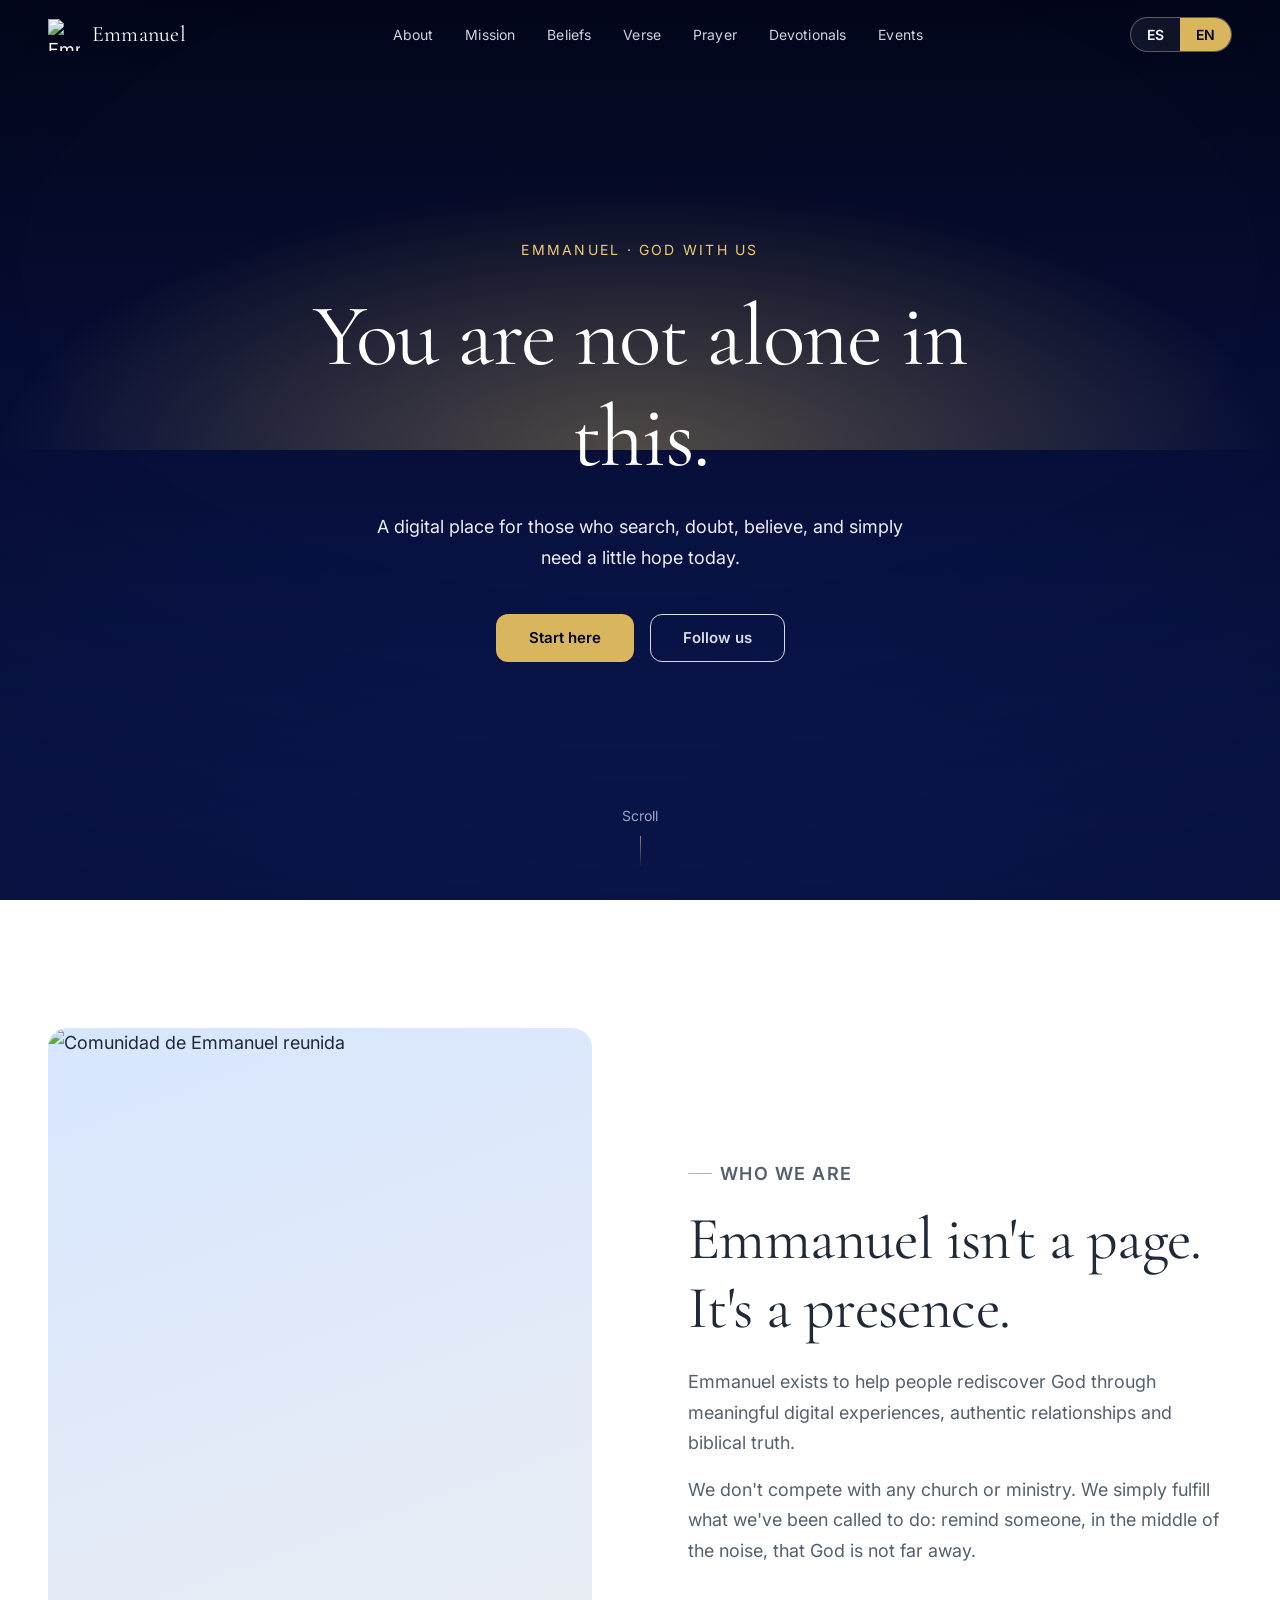
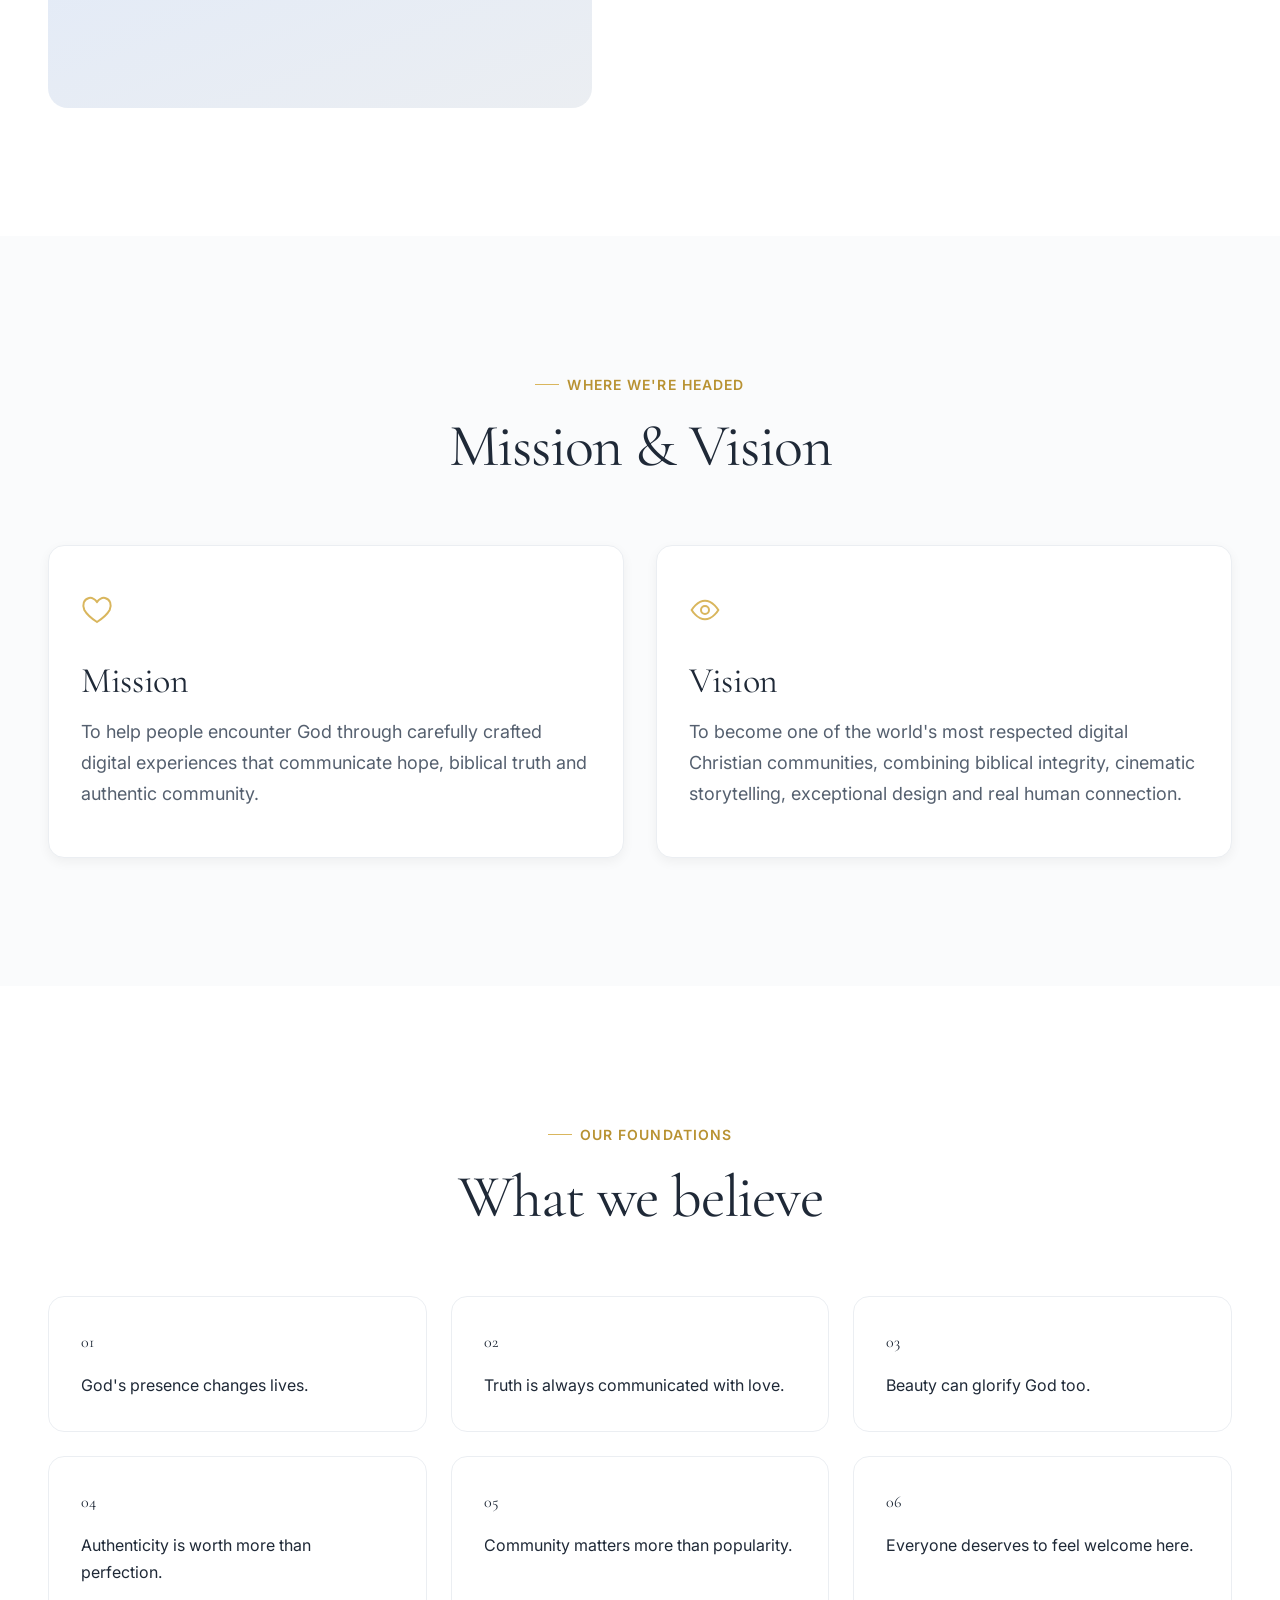
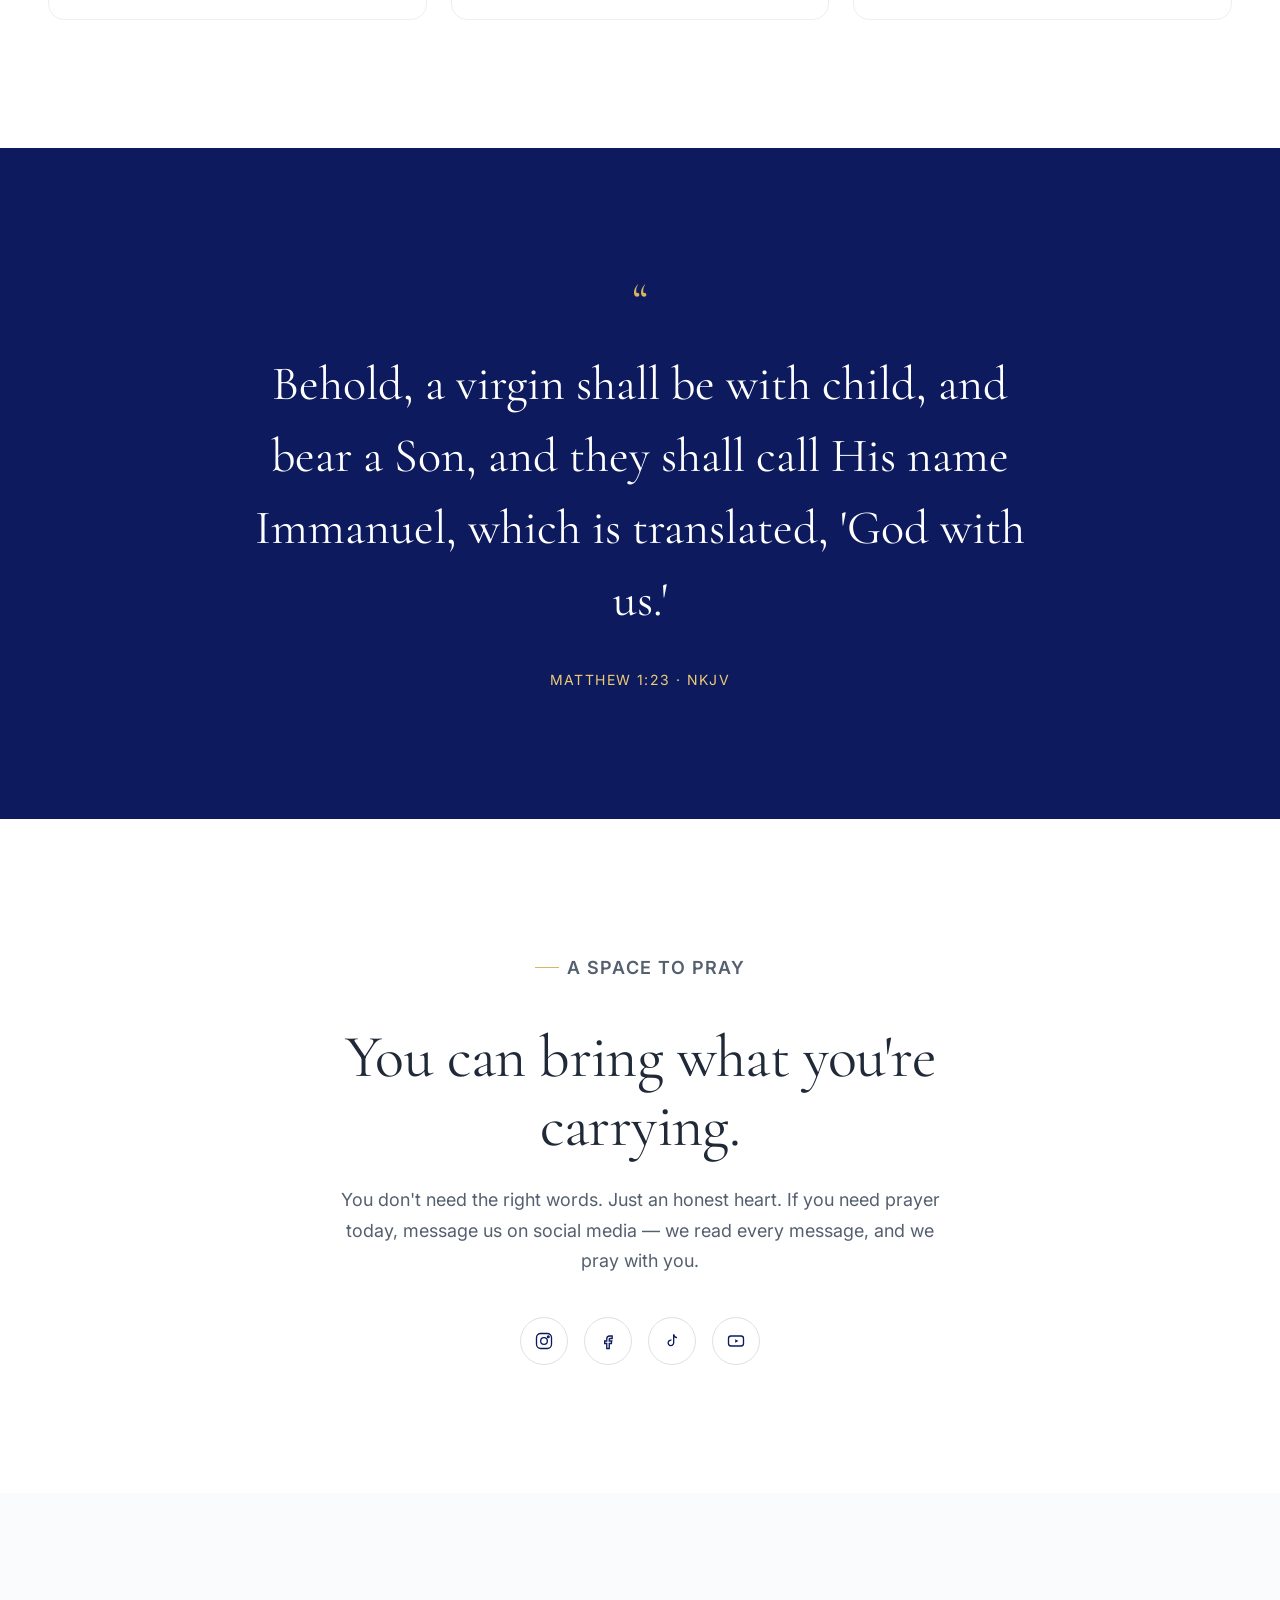
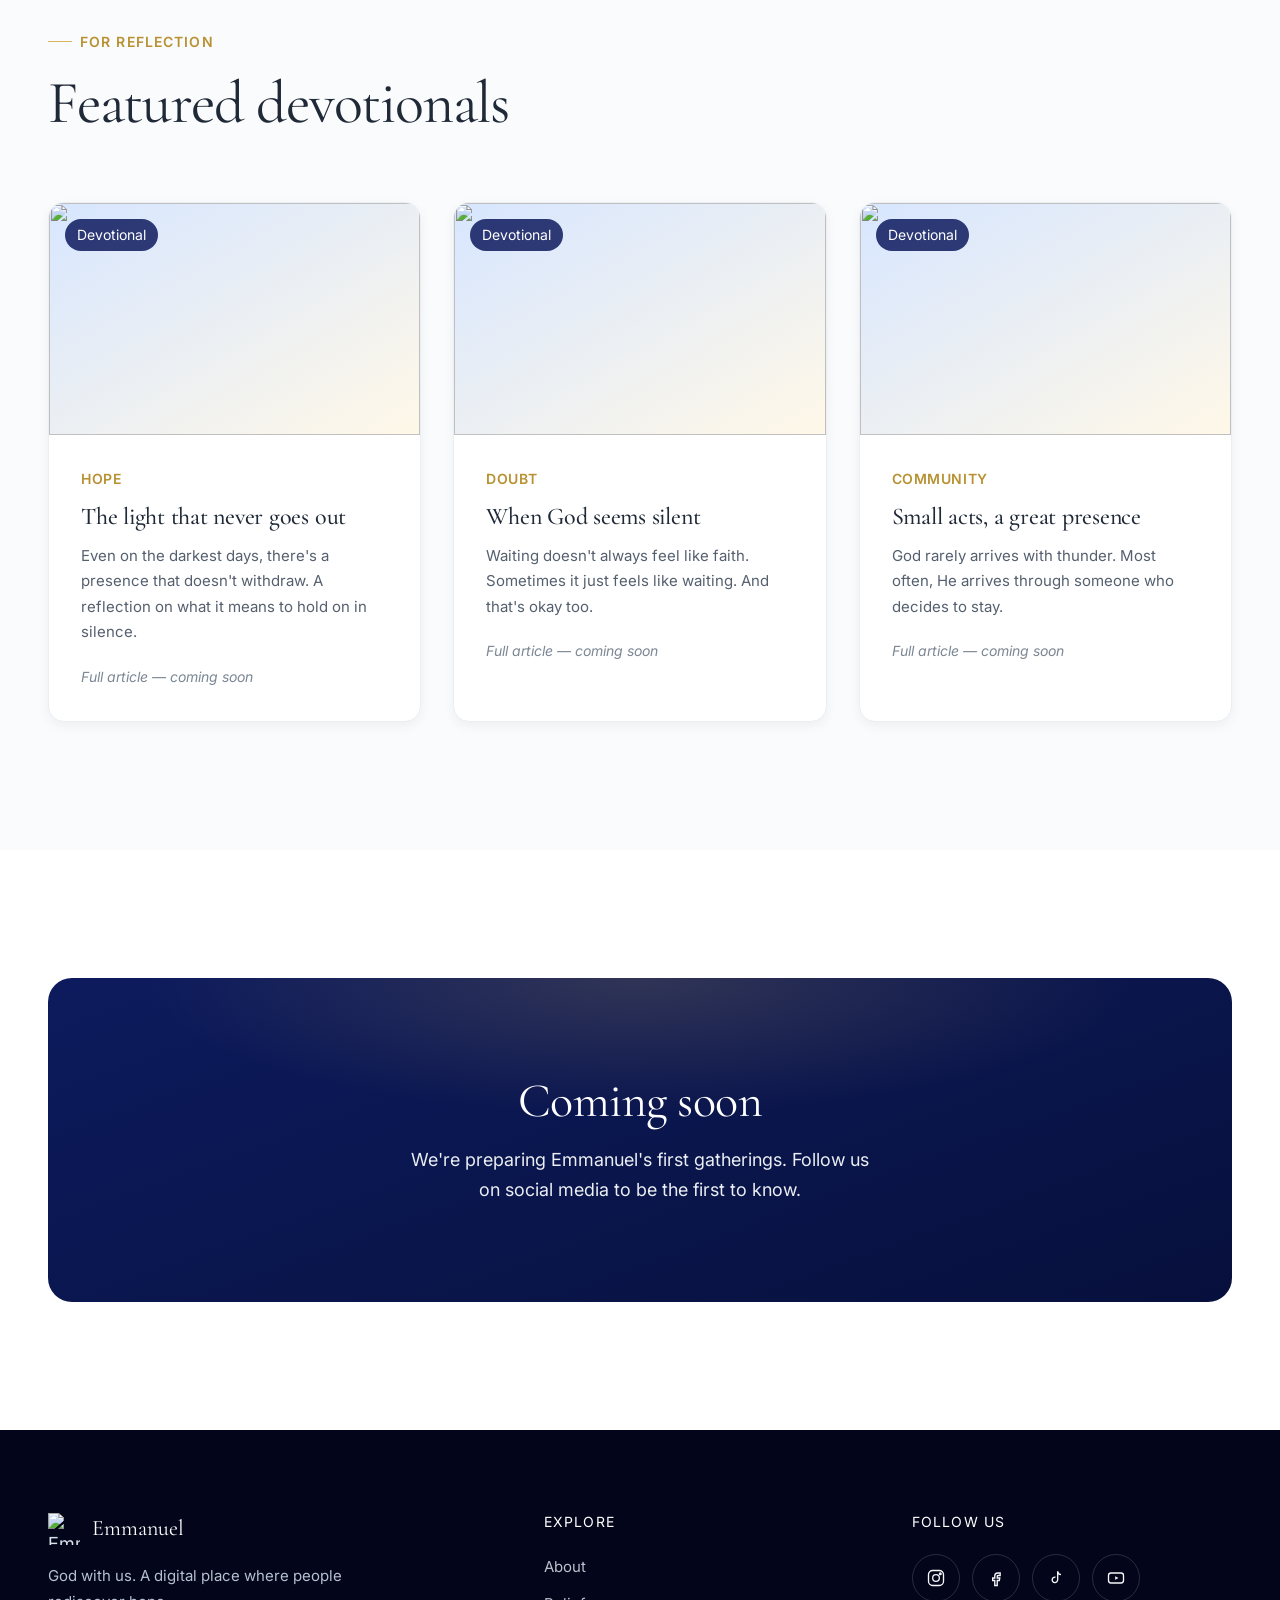
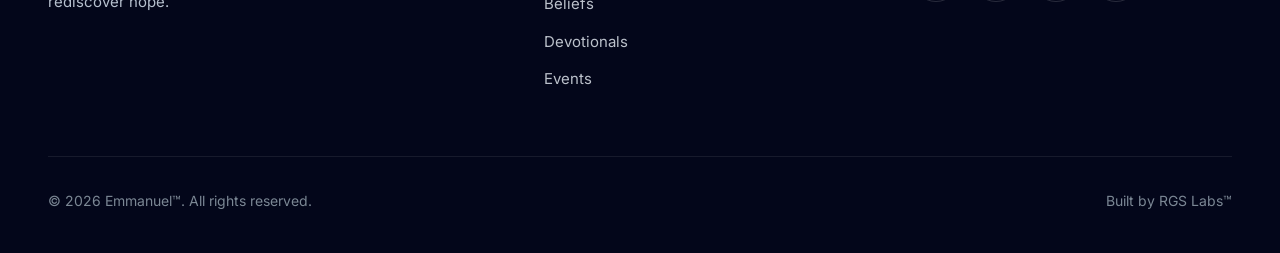
==== index.html @ 737052d9 "Add files via upload" ====
<!DOCTYPE html>
<html lang="es">
<head>
  <meta charset="UTF-8" />
  <meta name="viewport" content="width=device-width, initial-scale=1.0" />
  <title>Emmanuel™ — Dios con Nosotros</title>
  <meta name="description" content="Emmanuel es un lugar digital donde las personas redescubren la esperanza. Una comunidad cristiana moderna construida sobre verdad bíblica, relaciones auténticas y experiencias digitales significativas." />

  <!-- Open Graph -->
  <meta property="og:type" content="website" />
  <meta property="og:title" content="Emmanuel™ — Dios con Nosotros" />
  <meta property="og:description" content="Un lugar digital donde las personas redescubren la esperanza." />
  <meta property="og:image" content="img/og-cover.jpg" />
  <meta property="og:locale" content="es_MX" />
  <meta property="og:site_name" content="Emmanuel™" />

  <!-- Twitter Card -->
  <meta name="twitter:card" content="summary_large_image" />
  <meta name="twitter:title" content="Emmanuel™ — Dios con Nosotros" />
  <meta name="twitter:description" content="Un lugar digital donde las personas redescubren la esperanza." />
  <meta name="twitter:image" content="img/og-cover.jpg" />

  <link rel="canonical" href="https://rgslabs.github.io/Emmanuel-Dios-con-Nosotros-Website-/" />

  <!-- Favicons (replace with your provided assets in /favicon) -->
  <link rel="icon" type="image/png" sizes="32x32" href="favicon/favicon-32x32.png" />
  <link rel="icon" type="image/png" sizes="16x16" href="favicon/favicon-16x16.png" />
  <link rel="apple-touch-icon" sizes="180x180" href="favicon/apple-touch-icon.png" />
  <link rel="manifest" href="favicon/site.webmanifest" />
  <meta name="theme-color" content="#0D1B5E" />

  <!-- Fonts -->
  <link rel="preconnect" href="https://fonts.googleapis.com" />
  <link rel="preconnect" href="https://fonts.gstatic.com" crossorigin />
  <link href="https://fonts.googleapis.com/css2?family=Cormorant+Garamond:wght@400;500;600&family=Inter:wght@400;500;600;700&display=swap" rel="stylesheet" />

  <link rel="stylesheet" href="css/styles.css" />

  <!-- Structured Data -->
  <script type="application/ld+json">
  {
    "@context": "https://schema.org",
    "@type": "Organization",
    "name": "Emmanuel",
    "alternateName": "Emmanuel — Dios con Nosotros",
    "description": "Comunidad cristiana digital enfocada en esperanza, verdad bíblica y comunidad auténtica.",
    "sameAs": [
      "https://www.facebook.com/profile.php?id=61578440911074",
      "https://www.tiktok.com/@emmanuel.diosconnosotros",
      "https://www.instagram.com/diosconnosotros.emmanuel777/",
      "https://www.youtube.com/@EmmanuelDiosConNosotros777"
    ]
  }
  </script>
</head>
<body>

  <a class="sr-only" href="#main">Saltar al contenido principal</a>

  <!-- ============================== NAVBAR ============================== -->
  <header class="navbar" id="navbar">
    <div class="navbar__inner">
      <a href="#inicio" class="navbar__brand">
        <img src="img/logo-emmanuel.png" alt="Emmanuel" width="32" height="32" />
        <span>Emmanuel</span>
      </a>

      <nav class="navbar__links" aria-label="Navegación principal">
        <a href="#acerca" data-i18n="nav.about">Acerca de</a>
        <a href="#mision" data-i18n="nav.mission">Misión</a>
        <a href="#creemos" data-i18n="nav.beliefs">Creemos</a>
        <a href="#versiculo" data-i18n="nav.verse">Versículo</a>
        <a href="#oracion" data-i18n="nav.prayer">Oración</a>
        <a href="#devocionales" data-i18n="nav.devotionals">Devocionales</a>
        <a href="#eventos" data-i18n="nav.events">Eventos</a>
      </nav>

      <div class="navbar__actions">
        <div class="lang-toggle" role="group" aria-label="Selector de idioma">
          <button type="button" id="lang-es" aria-pressed="true">ES</button>
          <button type="button" id="lang-en" aria-pressed="false">EN</button>
        </div>
        <button class="nav-toggle" id="nav-toggle" aria-label="Abrir menú" aria-expanded="false" aria-controls="mobile-menu">
          <svg viewBox="0 0 24 24" fill="none" stroke="currentColor" stroke-width="1.75"><path d="M4 7h16M4 12h16M4 17h16" stroke-linecap="round"/></svg>
        </button>
      </div>
    </div>
  </header>

  <!-- ============================== MOBILE MENU ============================== -->
  <nav class="mobile-menu" id="mobile-menu" aria-label="Navegación móvil">
    <button class="mobile-menu__close" id="mobile-menu-close" aria-label="Cerrar menú">
      <svg viewBox="0 0 24 24" fill="none" stroke="currentColor" stroke-width="1.75"><path d="M6 6l12 12M18 6L6 18" stroke-linecap="round"/></svg>
    </button>
    <a href="#acerca" data-i18n="nav.about">Acerca de</a>
    <a href="#mision" data-i18n="nav.mission">Misión</a>
    <a href="#creemos" data-i18n="nav.beliefs">Creemos</a>
    <a href="#versiculo" data-i18n="nav.verse">Versículo</a>
    <a href="#oracion" data-i18n="nav.prayer">Oración</a>
    <a href="#devocionales" data-i18n="nav.devotionals">Devocionales</a>
    <a href="#eventos" data-i18n="nav.events">Eventos</a>
  </nav>

  <main id="main">

    <!-- ============================== HERO (Dawn) ============================== -->
    <section class="hero" id="inicio" aria-label="Bienvenida">
      <div class="hero__bg" aria-hidden="true"></div>
      <div class="hero__bg-image" aria-hidden="true"></div>
      <div class="hero__glow" aria-hidden="true"></div>
      <div class="hero__vignette" aria-hidden="true"></div>

      <div class="hero__content">
        <p class="hero__eyebrow" data-i18n="hero.eyebrow">Emmanuel · Dios con Nosotros</p>
        <h1 class="hero__title" data-i18n="hero.title">No estás solo en esto.</h1>
        <p class="hero__subtitle" data-i18n="hero.subtitle">
          Un lugar digital para quienes buscan, dudan, creen y simplemente necesitan un poco de esperanza hoy.
        </p>
        <div class="hero__actions">
          <a href="#acerca" class="btn btn--on-dark" data-i18n="hero.ctaPrimary">Comienza aquí</a>
          <a href="https://www.instagram.com/diosconnosotros.emmanuel777/" target="_blank" rel="noopener" class="btn btn--ghost" data-i18n="hero.ctaSecondary">Síguenos</a>
        </div>
      </div>

      <div class="hero__scroll-cue" aria-hidden="true">
        <span data-i18n="hero.scroll">Desplázate</span>
        <span class="line"></span>
      </div>
    </section>

    <!-- ============================== ACERCA DE EMMANUEL ============================== -->
    <section class="section" id="acerca" aria-labelledby="acerca-title">
      <div class="container">
        <div class="about__grid">
          <div class="about__media" data-reveal>
            <img src="img/about-community.jpg" alt="Comunidad de Emmanuel reunida" loading="lazy" />
          </div>
          <div class="about__text" data-reveal>
            <p class="eyebrow" data-i18n="about.eyebrow">Quiénes somos</p>
            <h2 id="acerca-title" data-i18n="about.title">Emmanuel no es una página. Es una presencia.</h2>
            <p data-i18n="about.p1">Emmanuel existe para ayudar a las personas a redescubrir a Dios a través de experiencias digitales significativas, relaciones auténticas y verdad bíblica.</p>
            <p data-i18n="about.p2">No competimos con ninguna iglesia ni ministerio. Simplemente cumplimos con lo que se nos ha llamado a hacer: recordarle a alguien, en medio del ruido, que Dios no está lejos.</p>
          </div>
        </div>
      </div>
    </section>

    <!-- ============================== MISIÓN Y VISIÓN ============================== -->
    <section class="section section--tinted" id="mision" aria-labelledby="mision-title">
      <div class="container">
        <div class="section-head section-head--center" data-reveal>
          <p class="eyebrow" style="justify-content:center" data-i18n="mv.eyebrow">Hacia dónde vamos</p>
          <h2 id="mision-title" class="display-title" style="font-size:var(--fs-h2)" data-i18n="mv.heading">Misión y Visión</h2>
        </div>
        <div class="mv__grid">
          <article class="mv__card" data-reveal>
            <svg class="icon" viewBox="0 0 24 24" fill="none" stroke="currentColor" stroke-width="1.5"><path d="M12 21s-7-4.5-9.5-9C0.8 8 2 4 6 3c2.2-.5 4 .6 6 3 2-2.4 3.8-3.5 6-3 4 1 5.2 5 3.5 9-2.5 4.5-9.5 9-9.5 9z"/></svg>
            <h3 data-i18n="mv.missionTitle">Misión</h3>
            <p data-i18n="mv.missionBody">Ayudar a las personas a encontrar a Dios a través de experiencias digitales cuidadosamente creadas que comuniquen esperanza, verdad bíblica y comunidad auténtica.</p>
          </article>
          <article class="mv__card" data-reveal>
            <svg class="icon" viewBox="0 0 24 24" fill="none" stroke="currentColor" stroke-width="1.5"><path d="M2 12s4-7 10-7 10 7 10 7-4 7-10 7-10-7-10-7z"/><circle cx="12" cy="12" r="3"/></svg>
            <h3 data-i18n="mv.visionTitle">Visión</h3>
            <p data-i18n="mv.visionBody">Convertirnos en una de las comunidades cristianas digitales más respetadas del mundo, combinando integridad bíblica, narrativa cinematográfica, diseño excepcional y conexión humana real.</p>
          </article>
        </div>
      </div>
    </section>

    <!-- ============================== EN QUÉ CREEMOS ============================== -->
    <section class="section" id="creemos" aria-labelledby="creemos-title">
      <div class="container">
        <div class="section-head section-head--center" data-reveal>
          <p class="eyebrow" style="justify-content:center" data-i18n="beliefs.eyebrow">Nuestros fundamentos</p>
          <h2 id="creemos-title" class="display-title" style="font-size:var(--fs-h2)" data-i18n="beliefs.heading">En qué creemos</h2>
        </div>
        <div class="beliefs__grid">
          <div class="belief-card" data-reveal>
            <p class="belief-card__index">01</p>
            <p data-i18n="beliefs.item1">La presencia de Dios transforma vidas.</p>
          </div>
          <div class="belief-card" data-reveal>
            <p class="belief-card__index">02</p>
            <p data-i18n="beliefs.item2">La verdad siempre se comunica con amor.</p>
          </div>
          <div class="belief-card" data-reveal>
            <p class="belief-card__index">03</p>
            <p data-i18n="beliefs.item3">La belleza también puede glorificar a Dios.</p>
          </div>
          <div class="belief-card" data-reveal>
            <p class="belief-card__index">04</p>
            <p data-i18n="beliefs.item4">La autenticidad vale más que la perfección.</p>
          </div>
          <div class="belief-card" data-reveal>
            <p class="belief-card__index">05</p>
            <p data-i18n="beliefs.item5">La comunidad importa más que la popularidad.</p>
          </div>
          <div class="belief-card" data-reveal>
            <p class="belief-card__index">06</p>
            <p data-i18n="beliefs.item6">Todos merecen sentirse bienvenidos aquí.</p>
          </div>
        </div>
      </div>
    </section>

    <!-- ============================== VERSÍCULO DESTACADO ============================== -->
    <section class="section section--dark verse" id="versiculo" aria-label="Versículo destacado">
      <div class="container">
        <p class="verse__mark" aria-hidden="true">&#8220;</p>
        <p class="verse__text" id="verse-text" data-i18n-words="verse.text">
          He aquí, una virgen concebirá y dará a luz un hijo, y llamarás su nombre Emmanuel, que traducido es: Dios con nosotros.
        </p>
        <p class="verse__ref" data-i18n="verse.ref">Mateo 1:23 · RVR1960</p>
      </div>
    </section>

    <!-- ============================== ORACIÓN ============================== -->
    <section class="section prayer" id="oracion" aria-labelledby="oracion-title">
      <div class="container prayer__inner">
        <p class="eyebrow" style="justify-content:center" data-i18n="prayer.eyebrow">Un espacio para orar</p>
        <h2 id="oracion-title" data-i18n="prayer.title">Puedes traer lo que llevas contigo.</h2>
        <p data-i18n="prayer.body">No necesitas las palabras correctas. Solo un corazón honesto. Si hoy necesitas oración, escríbenos por nuestras redes — te leemos, y oramos contigo.</p>

        <div class="prayer__socials" aria-label="Nuestras redes sociales">
          <a class="social-icon" href="https://www.instagram.com/diosconnosotros.emmanuel777/" target="_blank" rel="noopener" aria-label="Instagram">
            <svg viewBox="0 0 24 24" fill="none" stroke="currentColor" stroke-width="1.6"><rect x="3" y="3" width="18" height="18" rx="5"/><circle cx="12" cy="12" r="4"/><circle cx="17.2" cy="6.8" r="1"/></svg>
          </a>
          <a class="social-icon" href="https://www.facebook.com/profile.php?id=61578440911074" target="_blank" rel="noopener" aria-label="Facebook">
            <svg viewBox="0 0 24 24" fill="none" stroke="currentColor" stroke-width="1.6"><path d="M14 9h3V6h-3c-2 0-3.5 1.5-3.5 3.5V12H8v3h2.5v6h3v-6H16l.5-3h-3V9.8c0-.5.2-.8.7-.8z"/></svg>
          </a>
          <a class="social-icon" href="https://www.tiktok.com/@emmanuel.diosconnosotros" target="_blank" rel="noopener" aria-label="TikTok">
            <svg viewBox="0 0 24 24" fill="none" stroke="currentColor" stroke-width="1.6"><path d="M14 4v10.2a3.3 3.3 0 1 1-2.6-3.2M14 4c.4 2.2 2 3.7 4 4"/></svg>
          </a>
          <a class="social-icon" href="https://www.youtube.com/@EmmanuelDiosConNosotros777" target="_blank" rel="noopener" aria-label="YouTube">
            <svg viewBox="0 0 24 24" fill="none" stroke="currentColor" stroke-width="1.6"><rect x="3" y="6" width="18" height="12" rx="3"/><path d="M11 10l4 2-4 2z" fill="currentColor" stroke="none"/></svg>
          </a>
        </div>
      </div>
    </section>

    <!-- ============================== DEVOCIONALES ============================== -->
    <section class="section section--tinted" id="devocionales" aria-labelledby="devo-title">
      <div class="container">
        <div class="section-head" data-reveal>
          <p class="eyebrow" data-i18n="devo.eyebrow">Para reflexionar</p>
          <h2 id="devo-title" class="display-title" style="font-size:var(--fs-h2)" data-i18n="devo.heading">Devocionales destacados</h2>
        </div>
        <div class="devo__grid">
          <article class="devo-card" data-reveal>
            <div class="devo-card__media">
              <img src="img/devo-01-luz.jpg" alt="" loading="lazy" />
              <span class="devo-card__badge" data-i18n="devo.badge">Devocional</span>
            </div>
            <div class="devo-card__body">
              <p class="devo-card__category" data-i18n="devo.card1.category">Esperanza</p>
              <h3 class="devo-card__title" data-i18n="devo.card1.title">La luz que no se apaga</h3>
              <p class="devo-card__excerpt" data-i18n="devo.card1.excerpt">Aun en los días más oscuros, hay una presencia que no se retira. Reflexionamos sobre lo que significa sostenerse en silencio.</p>
              <p class="devo-card__soon" data-i18n="devo.soon">Artículo completo — próximamente</p>
            </div>
          </article>
          <article class="devo-card" data-reveal>
            <div class="devo-card__media">
              <img src="img/devo-02-silencio.jpg" alt="" loading="lazy" />
              <span class="devo-card__badge" data-i18n="devo.badge">Devocional</span>
            </div>
            <div class="devo-card__body">
              <p class="devo-card__category" data-i18n="devo.card2.category">Duda</p>
              <h3 class="devo-card__title" data-i18n="devo.card2.title">Cuando Dios parece silencioso</h3>
              <p class="devo-card__excerpt" data-i18n="devo.card2.excerpt">Esperar no siempre se siente como fe. A veces se siente como espera, simplemente. Y eso también está bien.</p>
              <p class="devo-card__soon" data-i18n="devo.soon">Artículo completo — próximamente</p>
            </div>
          </article>
          <article class="devo-card" data-reveal>
            <div class="devo-card__media">
              <img src="img/devo-03-presencia.jpg" alt="" loading="lazy" />
              <span class="devo-card__badge" data-i18n="devo.badge">Devocional</span>
            </div>
            <div class="devo-card__body">
              <p class="devo-card__category" data-i18n="devo.card3.category">Comunidad</p>
              <h3 class="devo-card__title" data-i18n="devo.card3.title">Pequeños actos, presencia grande</h3>
              <p class="devo-card__excerpt" data-i18n="devo.card3.excerpt">Dios rara vez llega con estruendo. Casi siempre llega a través de alguien que decide quedarse.</p>
              <p class="devo-card__soon" data-i18n="devo.soon">Artículo completo — próximamente</p>
            </div>
          </article>
        </div>
      </div>
    </section>

    <!-- ============================== EVENTOS ============================== -->
    <section class="section" id="eventos" aria-labelledby="eventos-title">
      <div class="container">
        <div class="events__panel" data-reveal>
          <h3 id="eventos-title" data-i18n="events.title">Próximamente</h3>
          <p data-i18n="events.body">Estamos preparando los primeros encuentros de Emmanuel. Síguenos en redes para ser el primero en enterarte.</p>
        </div>
      </div>
    </section>

  </main>

  <!-- ============================== FOOTER ============================== -->
  <footer class="footer">
    <div class="container">
      <div class="footer__grid">
        <div>
          <a href="#inicio" class="footer__brand">
            <img src="img/logo-emmanuel-white.png" alt="Emmanuel" width="32" height="32" />
            <span>Emmanuel</span>
          </a>
          <p class="footer__tagline" data-i18n="footer.tagline">Dios con nosotros. Un lugar digital donde las personas redescubren la esperanza.</p>
        </div>
        <div>
          <p class="footer__heading" data-i18n="footer.explore">Explorar</p>
          <nav class="footer__links">
            <a href="#acerca" data-i18n="nav.about">Acerca de</a>
            <a href="#creemos" data-i18n="nav.beliefs">Creemos</a>
            <a href="#devocionales" data-i18n="nav.devotionals">Devocionales</a>
            <a href="#eventos" data-i18n="nav.events">Eventos</a>
          </nav>
        </div>
        <div>
          <p class="footer__heading" data-i18n="footer.follow">Síguenos</p>
          <div class="footer__socials">
            <a class="social-icon" href="https://www.instagram.com/diosconnosotros.emmanuel777/" target="_blank" rel="noopener" aria-label="Instagram">
              <svg viewBox="0 0 24 24" fill="none" stroke="currentColor" stroke-width="1.6"><rect x="3" y="3" width="18" height="18" rx="5"/><circle cx="12" cy="12" r="4"/><circle cx="17.2" cy="6.8" r="1"/></svg>
            </a>
            <a class="social-icon" href="https://www.facebook.com/profile.php?id=61578440911074" target="_blank" rel="noopener" aria-label="Facebook">
              <svg viewBox="0 0 24 24" fill="none" stroke="currentColor" stroke-width="1.6"><path d="M14 9h3V6h-3c-2 0-3.5 1.5-3.5 3.5V12H8v3h2.5v6h3v-6H16l.5-3h-3V9.8c0-.5.2-.8.7-.8z"/></svg>
            </a>
            <a class="social-icon" href="https://www.tiktok.com/@emmanuel.diosconnosotros" target="_blank" rel="noopener" aria-label="TikTok">
              <svg viewBox="0 0 24 24" fill="none" stroke="currentColor" stroke-width="1.6"><path d="M14 4v10.2a3.3 3.3 0 1 1-2.6-3.2M14 4c.4 2.2 2 3.7 4 4"/></svg>
            </a>
            <a class="social-icon" href="https://www.youtube.com/@EmmanuelDiosConNosotros777" target="_blank" rel="noopener" aria-label="YouTube">
              <svg viewBox="0 0 24 24" fill="none" stroke="currentColor" stroke-width="1.6"><rect x="3" y="6" width="18" height="12" rx="3"/><path d="M11 10l4 2-4 2z" fill="currentColor" stroke="none"/></svg>
            </a>
          </div>
        </div>
      </div>
      <div class="footer__bottom">
        <p data-i18n="footer.copyright">© 2026 Emmanuel™. Todos los derechos reservados.</p>
        <p data-i18n="footer.credit">Desarrollado por RGS Labs™</p>
      </div>
    </div>
  </footer>

  <script src="js/main.js"></script>
</body>
</html>
---- css/styles.css ----
/* ==========================================================================
   EMMANUEL™ — "Dios con Nosotros"
   Design System & Motion System Implementation
   RGS Web Architect™ — RGS Labs™
   ========================================================================== */

/* --------------------------------------------------------------------------
   1. DESIGN TOKENS
   -------------------------------------------------------------------------- */
:root {
  /* Color — Primary (Emmanuel Deep Blue) */
  --primary-50:  #EDF4FF;
  --primary-100: #D7E6FF;
  --primary-200: #B6CEFF;
  --primary-300: #87AFFF;
  --primary-400: #5B8DFF;
  --primary-500: #0D1B5E; /* Official Emmanuel Blue */
  --primary-600: #09154B;
  --primary-700: #07103C;
  --primary-800: #050B2D;
  --primary-900: #03061A;

  /* Color — Neutral */
  --neutral-0:   #FFFFFF;
  --neutral-50:  #FAFBFC;
  --neutral-100: #F5F7FA;
  --neutral-200: #EBEEF2;
  --neutral-300: #DCE2EA;
  --neutral-400: #B6C0CE;
  --neutral-500: #7B8794;
  --neutral-600: #55606F;
  --neutral-700: #374151;
  --neutral-800: #1F2937;
  --neutral-900: #081229;

  /* Color — Accent (Hope Gold) — used sparingly, never dominant */
  --gold-50:  #FFF8E8;
  --gold-100: #FCEFC7;
  --gold-200: #F6DEA0;
  --gold-300: #EDCB75;
  --gold-400: #E3BD5F;
  --gold-500: #D9B65D; /* Hope Gold */
  --gold-600: #B89232;
  --gold-700: #8D6E20;
  --gold-800: #624A10;
  --gold-900: #3B2905;

  /* Color — Semantic (desaturated) */
  --success: #2E7D5A;
  --warning: #D89A2B;
  --error:   #C14F5A;
  --info:    #3A82F6;

  /* Surface */
  --bg-body:      var(--neutral-0);
  --bg-section:   var(--neutral-50);
  --bg-inverse:   var(--primary-500);
  --text-body:    var(--neutral-800);
  --text-muted:   var(--neutral-600);
  --text-inverse: var(--neutral-50);

  /* Typography */
  --font-display: "Cormorant Garamond", Georgia, serif;
  --font-body: "Inter", -apple-system, BlinkMacSystemFont, "Segoe UI", sans-serif;

  --fs-h1: clamp(2.75rem, 5vw + 1rem, 4.5rem);
  --fs-h2: clamp(2.25rem, 4vw + 1rem, 3.75rem);
  --fs-h3: clamp(1.875rem, 3vw + 1rem, 3rem);
  --fs-h4: clamp(1.5rem, 2vw + 1rem, 2.25rem);
  --fs-h5: clamp(1.25rem, 1.5vw + 1rem, 1.875rem);
  --fs-h6: clamp(1.125rem, 1vw + 1rem, 1.5rem);
  --fs-body-lg: 1.125rem;   /* 18px desktop */
  --fs-body: 1rem;          /* 16px */
  --fs-body-sm: 0.9375rem;  /* 15px tablet */
  --fs-small: 0.875rem;     /* 14px minimum */

  /* Spacing scale (approved tokens only) */
  --sp-2: 0.125rem;
  --sp-4: 0.25rem;
  --sp-8: 0.5rem;
  --sp-12: 0.75rem;
  --sp-16: 1rem;
  --sp-20: 1.25rem;
  --sp-24: 1.5rem;
  --sp-32: 2rem;
  --sp-40: 2.5rem;
  --sp-48: 3rem;
  --sp-64: 4rem;
  --sp-80: 5rem;
  --sp-96: 6rem;
  --sp-128: 8rem;
  --sp-160: 10rem;
  --sp-192: 12rem;

  /* Radius */
  --r-4: 4px;
  --r-8: 8px;
  --r-12: 12px;
  --r-16: 16px;
  --r-20: 20px;
  --r-24: 24px;
  --r-pill: 9999px;

  /* Elevation */
  --shadow-1: 0 4px 12px rgba(3, 6, 26, 0.05);
  --shadow-2: 0 12px 32px rgba(3, 6, 26, 0.08);
  --shadow-3: 0 20px 60px rgba(3, 6, 26, 0.12);

  /* Grid */
  --max-content: 1280px;
  --max-reading: 720px;
  --max-hero: 1440px;

  /* Motion durations */
  --dur-fast: 150ms;
  --dur-normal: 250ms;
  --dur-slow: 400ms;
  --dur-vslow: 700ms;
  --dur-reveal: 600ms;
  --dur-reflection: 500ms;
  --dur-peace: 350ms;
  --dur-dawn: 2500ms;
  --dur-breath: 8000ms;
  --dur-lightrise: 15000ms;

  --ease-out: cubic-bezier(0.16, 1, 0.3, 1);
  --ease-standard: cubic-bezier(0.4, 0, 0.2, 1);
}

/* --------------------------------------------------------------------------
   2. RESET & BASE
   -------------------------------------------------------------------------- */
*, *::before, *::after { box-sizing: border-box; }
html { scroll-behavior: smooth; }
body {
  margin: 0;
  font-family: var(--font-body);
  font-size: var(--fs-body-sm);
  line-height: 1.7;
  color: var(--text-body);
  background: var(--bg-body);
  -webkit-font-smoothing: antialiased;
}
img { max-width: 100%; display: block; }
a { color: inherit; text-decoration: none; }
ul { list-style: none; margin: 0; padding: 0; }
h1, h2, h3, h4, h5, h6 { margin: 0; font-weight: 600; line-height: 1.15; letter-spacing: -0.01em; }
p { margin: 0; }
button { font-family: inherit; cursor: pointer; }

@media (min-width: 768px) { body { font-size: var(--fs-body); } }
@media (min-width: 1024px) { body { font-size: var(--fs-body-lg); } }

.container {
  max-width: var(--max-content);
  margin-inline: auto;
  padding-inline: var(--sp-24);
}
@media (min-width: 768px) { .container { padding-inline: var(--sp-48); } }

.reading-width { max-width: var(--max-reading); margin-inline: auto; }

.eyebrow {
  display: inline-flex;
  align-items: center;
  gap: var(--sp-8);
  font-size: var(--fs-small);
  letter-spacing: 0.08em;
  text-transform: uppercase;
  color: var(--gold-600);
  font-weight: 600;
  margin-bottom: var(--sp-16);
}
.eyebrow::before {
  content: "";
  width: 24px;
  height: 1px;
  background: var(--gold-500);
}

.display-title {
  font-family: var(--font-display);
  font-weight: 400;
  letter-spacing: -0.02em;
}

.section {
  padding-block: var(--sp-96);
  position: relative;
}
@media (min-width: 1024px) { .section { padding-block: var(--sp-128); } }

.section--dark {
  background: var(--primary-500);
  color: var(--text-inverse);
}
.section--tinted { background: var(--bg-section); }

.section-head {
  max-width: var(--max-reading);
  margin-bottom: var(--sp-64);
}
.section-head--center { margin-inline: auto; text-align: center; }

/* Visually hidden (a11y) */
.sr-only {
  position: absolute; width: 1px; height: 1px; padding: 0; margin: -1px;
  overflow: hidden; clip: rect(0,0,0,0); white-space: nowrap; border: 0;
}

/* Focus visibility — mandatory, never removed */
:focus-visible {
  outline: 2px solid var(--gold-500);
  outline-offset: 3px;
  border-radius: var(--r-4);
}

/* --------------------------------------------------------------------------
   3. BUTTONS
   -------------------------------------------------------------------------- */
.btn {
  display: inline-flex;
  align-items: center;
  justify-content: center;
  gap: var(--sp-8);
  min-height: 48px;
  padding: 0 var(--sp-32);
  border-radius: var(--r-12);
  font-size: var(--fs-body-sm);
  font-weight: 600;
  border: 1px solid transparent;
  transition: transform var(--dur-fast) var(--ease-out),
              box-shadow var(--dur-fast) var(--ease-out),
              background var(--dur-normal) var(--ease-standard),
              border-color var(--dur-normal) var(--ease-standard);
}
.btn:hover { transform: scale(1.02); }
.btn:active { transform: scale(0.98); }

.btn--primary { background: var(--primary-500); color: var(--neutral-0); }
.btn--primary:hover { background: var(--primary-600); box-shadow: var(--shadow-2); }

.btn--on-dark { background: var(--gold-500); color: var(--primary-900); }
.btn--on-dark:hover { background: var(--gold-400); box-shadow: var(--shadow-2); }

.btn--secondary {
  background: transparent;
  color: var(--primary-500);
  border-color: var(--primary-300);
}
.btn--secondary:hover { background: var(--primary-50); }

.btn--ghost {
  background: transparent;
  color: currentColor;
  border-color: currentColor;
  opacity: 0.85;
}
.btn--ghost:hover { opacity: 1; background: rgba(255,255,255,0.06); }

.section:not(.section--dark) .btn--ghost { border-color: var(--neutral-400); color: var(--primary-500); }
.section:not(.section--dark) .btn--ghost:hover { background: var(--neutral-100); }

/* --------------------------------------------------------------------------
   4. NAVIGATION
   -------------------------------------------------------------------------- */
.navbar {
  position: fixed;
  inset-inline: 0;
  top: 0;
  z-index: 100;
  padding-block: var(--sp-16);
  background: rgba(13, 27, 94, 0);
  transition: background var(--dur-normal) var(--ease-standard),
              box-shadow var(--dur-normal) var(--ease-standard),
              padding-block var(--dur-normal) var(--ease-standard);
}
.navbar.is-scrolled {
  background: rgba(7, 16, 60, 0.92);
  backdrop-filter: blur(12px);
  box-shadow: var(--shadow-1);
  padding-block: var(--sp-12);
}
.navbar__inner {
  max-width: var(--max-content);
  margin-inline: auto;
  padding-inline: var(--sp-24);
  display: flex;
  align-items: center;
  justify-content: space-between;
  gap: var(--sp-24);
}
@media (min-width: 768px) { .navbar__inner { padding-inline: var(--sp-48); } }

.navbar__brand { display: flex; align-items: center; gap: var(--sp-12); color: var(--neutral-0); }
.navbar__brand img { height: 32px; width: auto; }
.navbar__brand span { font-family: var(--font-display); font-size: 1.375rem; letter-spacing: 0.01em; }

.navbar__links {
  display: none;
  align-items: center;
  gap: var(--sp-32);
  color: var(--neutral-100);
  font-size: var(--fs-small);
  letter-spacing: 0.01em;
}
@media (min-width: 900px) { .navbar__links { display: flex; } }
.navbar__links a { position: relative; padding-block: var(--sp-4); opacity: 0.85; }
.navbar__links a:hover { opacity: 1; }
.navbar__links a::after {
  content: "";
  position: absolute; left: 0; right: 0; bottom: -2px;
  height: 1px; background: var(--gold-500);
  transform: scaleX(0); transform-origin: left;
  transition: transform var(--dur-normal) var(--ease-out);
}
.navbar__links a:hover::after { transform: scaleX(1); }

.navbar__actions { display: flex; align-items: center; gap: var(--sp-16); }

.lang-toggle {
  display: inline-flex;
  border: 1px solid rgba(255,255,255,0.3);
  border-radius: var(--r-pill);
  overflow: hidden;
  background: rgba(255,255,255,0.06);
}
.lang-toggle button {
  background: none; border: none; color: var(--neutral-100);
  font-size: var(--fs-small); font-weight: 600;
  padding: var(--sp-8) var(--sp-16);
  transition: background var(--dur-normal), color var(--dur-normal);
}
.lang-toggle button[aria-pressed="true"] { background: var(--gold-500); color: var(--primary-900); }

.nav-toggle {
  display: inline-flex; align-items: center; justify-content: center;
  width: 44px; height: 44px; background: none; border: none; color: var(--neutral-0);
}
@media (min-width: 900px) { .nav-toggle { display: none; } }
.nav-toggle svg { width: 24px; height: 24px; }

.mobile-menu {
  position: fixed; inset: 0; z-index: 99;
  background: var(--primary-600);
  display: flex; flex-direction: column;
  align-items: center; justify-content: center;
  gap: var(--sp-32);
  opacity: 0; visibility: hidden;
  transition: opacity var(--dur-slow) var(--ease-out);
}
.mobile-menu.is-open { opacity: 1; visibility: visible; }
.mobile-menu a { font-family: var(--font-display); font-size: 1.75rem; color: var(--neutral-0); }
.mobile-menu__close { position: absolute; top: var(--sp-24); right: var(--sp-24); background: none; border: none; color: var(--neutral-0); width: 44px; height: 44px; }

/* --------------------------------------------------------------------------
   5. HERO — Dawn (signature motion)
   -------------------------------------------------------------------------- */
.hero {
  position: relative;
  min-height: 100svh;
  display: flex;
  align-items: center;
  overflow: hidden;
  background: var(--primary-900);
  color: var(--neutral-0);
}
.hero__glow {
  position: absolute;
  inset: -20% -10% auto -10%;
  height: 70%;
  background: radial-gradient(60% 60% at 50% 100%, rgba(217, 182, 93, 0.35), transparent 70%);
  opacity: 0;
  animation: dawnRise var(--dur-dawn) var(--ease-out) forwards;
  animation-delay: 200ms;
  pointer-events: none;
}
.hero__bg {
  position: absolute; inset: 0;
  background: linear-gradient(180deg, var(--primary-900) 0%, var(--primary-700) 55%, var(--primary-500) 100%);
  background-size: 100% 100%;
}
.hero__bg-image {
  position: absolute; inset: 0;
  background-image: url("../img/hero-background.jpg");
  background-size: cover;
  background-position: center;
  opacity: 0.28;
  mix-blend-mode: luminosity;
}
.hero__vignette {
  position: absolute; inset: 0;
  background: radial-gradient(120% 90% at 50% 30%, transparent 40%, rgba(3,6,26,0.55) 100%);
}
@keyframes dawnRise {
  from { opacity: 0; transform: translateY(24px); }
  to { opacity: 1; transform: translateY(0); }
}

.hero__content {
  position: relative;
  z-index: 2;
  max-width: 760px;
  margin-inline: auto;
  text-align: center;
  padding-inline: var(--sp-24);
}
.hero__eyebrow {
  font-size: var(--fs-small);
  letter-spacing: 0.16em;
  text-transform: uppercase;
  color: var(--gold-300);
  margin-bottom: var(--sp-24);
}
.hero__title {
  font-family: var(--font-display);
  font-size: clamp(2.75rem, 6vw + 1rem, 5.5rem);
  font-weight: 400;
  letter-spacing: -0.02em;
  margin-bottom: var(--sp-24);
}
.hero__subtitle {
  font-size: var(--fs-body-lg);
  color: var(--neutral-200);
  max-width: 560px;
  margin-inline: auto;
  margin-bottom: var(--sp-40);
}
.hero__actions { display: flex; flex-wrap: wrap; gap: var(--sp-16); justify-content: center; }

.hero__scroll-cue {
  position: absolute;
  bottom: var(--sp-32);
  left: 50%;
  transform: translateX(-50%);
  display: flex; flex-direction: column; align-items: center; gap: var(--sp-8);
  color: var(--neutral-300);
  font-size: var(--fs-small);
  opacity: 0.7;
}
.hero__scroll-cue span.line {
  width: 1px; height: 32px; background: linear-gradient(var(--gold-400), transparent);
  animation: scrollLine 2.2s var(--ease-standard) infinite;
}
@keyframes scrollLine {
  0% { transform: scaleY(0); transform-origin: top; }
  50% { transform: scaleY(1); transform-origin: top; }
  50.01% { transform: scaleY(1); transform-origin: bottom; }
  100% { transform: scaleY(0); transform-origin: bottom; }
}

/* --------------------------------------------------------------------------
   6. REVEAL SYSTEM (Hope Reveal / Reflection tokens)
   -------------------------------------------------------------------------- */
[data-reveal] {
  opacity: 0;
  transform: translateY(16px);
  transition: opacity var(--dur-reflection) var(--ease-out),
              transform var(--dur-reflection) var(--ease-out);
}
[data-reveal].is-visible { opacity: 1; transform: translateY(0); }

[data-reveal-group] > * { transition-delay: calc(var(--stagger-index, 0) * 40ms); }

/* --------------------------------------------------------------------------
   7. ABOUT / TEXT SCENES
   -------------------------------------------------------------------------- */
.about__grid {
  display: grid;
  gap: var(--sp-64);
  align-items: center;
}
@media (min-width: 900px) {
  .about__grid { grid-template-columns: 1fr 1fr; gap: var(--sp-96); }
}
.about__media {
  position: relative;
  aspect-ratio: 4 / 5;
  border-radius: var(--r-20);
  overflow: hidden;
  background: linear-gradient(160deg, var(--primary-100), var(--neutral-200));
}
.about__media img { width: 100%; height: 100%; object-fit: cover; }
.about__text h2 { font-family: var(--font-display); font-size: var(--fs-h2); font-weight: 400; margin-bottom: var(--sp-24); }
.about__text p { color: var(--text-muted); margin-bottom: var(--sp-16); font-size: var(--fs-body-lg); }

/* --------------------------------------------------------------------------
   8. MISSION / VISION
   -------------------------------------------------------------------------- */
.mv__grid {
  display: grid;
  gap: var(--sp-24);
}
@media (min-width: 768px) { .mv__grid { grid-template-columns: 1fr 1fr; gap: var(--sp-32); } }
.mv__card {
  background: var(--neutral-0);
  border: 1px solid var(--neutral-200);
  border-radius: var(--r-16);
  padding: var(--sp-48) var(--sp-32);
  box-shadow: var(--shadow-1);
}
.mv__card .icon { color: var(--gold-500); margin-bottom: var(--sp-24); width: 32px; height: 32px; }
.mv__card h3 { font-family: var(--font-display); font-size: var(--fs-h4); font-weight: 400; margin-bottom: var(--sp-16); }
.mv__card p { color: var(--text-muted); }

/* --------------------------------------------------------------------------
   9. BELIEFS
   -------------------------------------------------------------------------- */
.beliefs__grid {
  display: grid;
  gap: var(--sp-24);
  grid-template-columns: 1fr;
}
@media (min-width: 640px) { .beliefs__grid { grid-template-columns: 1fr 1fr; } }
@media (min-width: 1024px) { .beliefs__grid { grid-template-columns: repeat(3, 1fr); } }
.belief-card {
  padding: var(--sp-32);
  border-radius: var(--r-16);
  background: var(--neutral-0);
  border: 1px solid var(--neutral-200);
  transition: transform var(--dur-fast) var(--ease-out), box-shadow var(--dur-fast) var(--ease-out);
}
.belief-card:hover { transform: translateY(-4px); box-shadow: var(--shadow-2); }
.belief-card__index { font-family: var(--font-display); font-size: 1.5rem; color: var(--gold-500); margin-bottom: var(--sp-16); }
.belief-card p { color: var(--text-body); font-size: var(--fs-body); }

/* --------------------------------------------------------------------------
   10. VERSE SCENE — Biblical Text Philosophy
   -------------------------------------------------------------------------- */
.verse {
  text-align: center;
  padding-block: var(--sp-128);
}
.verse__mark { font-family: var(--font-display); font-size: 3rem; color: var(--gold-500); line-height: 1; margin-bottom: var(--sp-24); }
.verse__text {
  font-family: var(--font-display);
  font-weight: 400;
  font-size: clamp(1.75rem, 3vw + 1rem, 3rem);
  line-height: 1.5;
  max-width: 820px;
  margin-inline: auto;
  color: var(--neutral-0);
}
.verse__text .word {
  opacity: 0;
  filter: blur(2px);
  display: inline-block;
  transition: opacity 700ms var(--ease-out), filter 700ms var(--ease-out);
}
.verse__text .word.is-visible { opacity: 1; filter: blur(0); }
.verse__ref {
  margin-top: var(--sp-32);
  font-family: var(--font-body);
  letter-spacing: 0.1em;
  text-transform: uppercase;
  font-size: var(--fs-small);
  color: var(--gold-300);
}

/* --------------------------------------------------------------------------
   11. PRAYER SCENE
   -------------------------------------------------------------------------- */
.prayer { text-align: center; }
.prayer__inner { max-width: var(--max-reading); margin-inline: auto; }
.prayer h2 { font-family: var(--font-display); font-weight: 400; font-size: var(--fs-h2); margin-bottom: var(--sp-24); }
.prayer p { color: var(--text-muted); font-size: var(--fs-body-lg); margin-bottom: var(--sp-40); }
.prayer__socials { display: flex; justify-content: center; gap: var(--sp-16); margin-top: var(--sp-40); flex-wrap: wrap; }
.social-icon {
  display: inline-flex; align-items: center; justify-content: center;
  width: 48px; height: 48px; border-radius: var(--r-pill);
  border: 1px solid var(--neutral-300); color: var(--primary-500);
  transition: background var(--dur-fast), border-color var(--dur-fast), transform var(--dur-fast);
}
.social-icon:hover { background: var(--primary-50); border-color: var(--primary-300); transform: translateY(-2px); }
.social-icon svg { width: 20px; height: 20px; }

/* --------------------------------------------------------------------------
   12. DEVOTIONAL CARDS
   -------------------------------------------------------------------------- */
.devo__grid { display: grid; gap: var(--sp-32); grid-template-columns: 1fr; }
@media (min-width: 768px) { .devo__grid { grid-template-columns: repeat(3, 1fr); } }
.devo-card {
  background: var(--neutral-0);
  border: 1px solid var(--neutral-200);
  border-radius: var(--r-16);
  overflow: hidden;
  box-shadow: var(--shadow-1);
  transition: transform var(--dur-fast) var(--ease-out), box-shadow var(--dur-fast) var(--ease-out);
}
.devo-card:hover { transform: translateY(-4px); box-shadow: var(--shadow-2); }
.devo-card__media {
  aspect-ratio: 16 / 10;
  background: linear-gradient(150deg, var(--primary-100), var(--gold-50));
  position: relative;
}
.devo-card__media img { width: 100%; height: 100%; object-fit: cover; }
.devo-card__badge {
  position: absolute; top: var(--sp-16); left: var(--sp-16);
  background: rgba(13,27,94,0.85); color: var(--neutral-0);
  font-size: var(--fs-small); padding: var(--sp-4) var(--sp-12);
  border-radius: var(--r-pill);
}
.devo-card__body { padding: var(--sp-32); }
.devo-card__category { font-size: var(--fs-small); color: var(--gold-600); font-weight: 600; letter-spacing: 0.04em; text-transform: uppercase; margin-bottom: var(--sp-12); }
.devo-card__title { font-family: var(--font-display); font-size: var(--fs-h6); font-weight: 500; margin-bottom: var(--sp-12); }
.devo-card__excerpt { color: var(--text-muted); font-size: var(--fs-body-sm); margin-bottom: var(--sp-20); }
.devo-card__soon { font-size: var(--fs-small); color: var(--neutral-500); font-style: italic; }

/* --------------------------------------------------------------------------
   13. EVENTS — Próximamente
   -------------------------------------------------------------------------- */
.events__panel {
  text-align: center;
  padding: var(--sp-96) var(--sp-32);
  border-radius: var(--r-24);
  background: linear-gradient(160deg, var(--primary-500), var(--primary-700));
  color: var(--neutral-0);
  position: relative;
  overflow: hidden;
}
.events__panel::before {
  content: "";
  position: absolute; inset: 0;
  background: radial-gradient(60% 60% at 50% 0%, rgba(217,182,93,0.18), transparent 70%);
  animation: breathe var(--dur-breath) var(--ease-standard) infinite;
}
@keyframes breathe { 0%, 100% { transform: scale(1); } 50% { transform: scale(1.01); } }
.events__panel h3 { font-family: var(--font-display); font-weight: 400; font-size: var(--fs-h3); margin-bottom: var(--sp-16); position: relative; }
.events__panel p { color: var(--neutral-200); max-width: 480px; margin-inline: auto; position: relative; }

/* --------------------------------------------------------------------------
   14. FOOTER
   -------------------------------------------------------------------------- */
.footer { background: var(--primary-900); color: var(--neutral-300); padding-block: var(--sp-80) var(--sp-40); }
.footer__grid {
  display: grid; gap: var(--sp-48);
  grid-template-columns: 1fr;
  padding-bottom: var(--sp-64);
  border-bottom: 1px solid rgba(255,255,255,0.08);
  margin-bottom: var(--sp-32);
}
@media (min-width: 768px) { .footer__grid { grid-template-columns: 1.4fr 1fr 1fr; } }
.footer__brand { display: flex; align-items: center; gap: var(--sp-12); margin-bottom: var(--sp-16); }
.footer__brand img { height: 32px; }
.footer__brand span { font-family: var(--font-display); font-size: 1.375rem; color: var(--neutral-0); }
.footer__tagline { color: var(--neutral-400); max-width: 340px; font-size: var(--fs-body-sm); }
.footer__heading { color: var(--neutral-0); font-size: var(--fs-small); text-transform: uppercase; letter-spacing: 0.08em; margin-bottom: var(--sp-20); }
.footer__links { display: flex; flex-direction: column; gap: var(--sp-12); }
.footer__links a { font-size: var(--fs-body-sm); opacity: 0.85; }
.footer__links a:hover { opacity: 1; color: var(--gold-400); }
.footer__socials { display: flex; gap: var(--sp-12); }
.footer__socials .social-icon { border-color: rgba(255,255,255,0.15); color: var(--neutral-100); }
.footer__socials .social-icon:hover { background: rgba(255,255,255,0.08); border-color: rgba(255,255,255,0.3); }
.footer__bottom {
  display: flex; flex-wrap: wrap; align-items: center; justify-content: space-between;
  gap: var(--sp-16); font-size: var(--fs-small); color: var(--neutral-500);
}
.footer__bottom a:hover { color: var(--neutral-200); }

/* --------------------------------------------------------------------------
   15. ACCESSIBILITY — REDUCED MOTION
   -------------------------------------------------------------------------- */
@media (prefers-reduced-motion: reduce) {
  html { scroll-behavior: auto; }
  *, *::before, *::after {
    animation-duration: 0.01ms !important;
    animation-iteration-count: 1 !important;
    transition-duration: 0.01ms !important;
    scroll-behavior: auto !important;
  }
  [data-reveal] { opacity: 1; transform: none; }
  .verse__text .word { opacity: 1; filter: none; }
  .hero__glow { opacity: 0.5; }
}
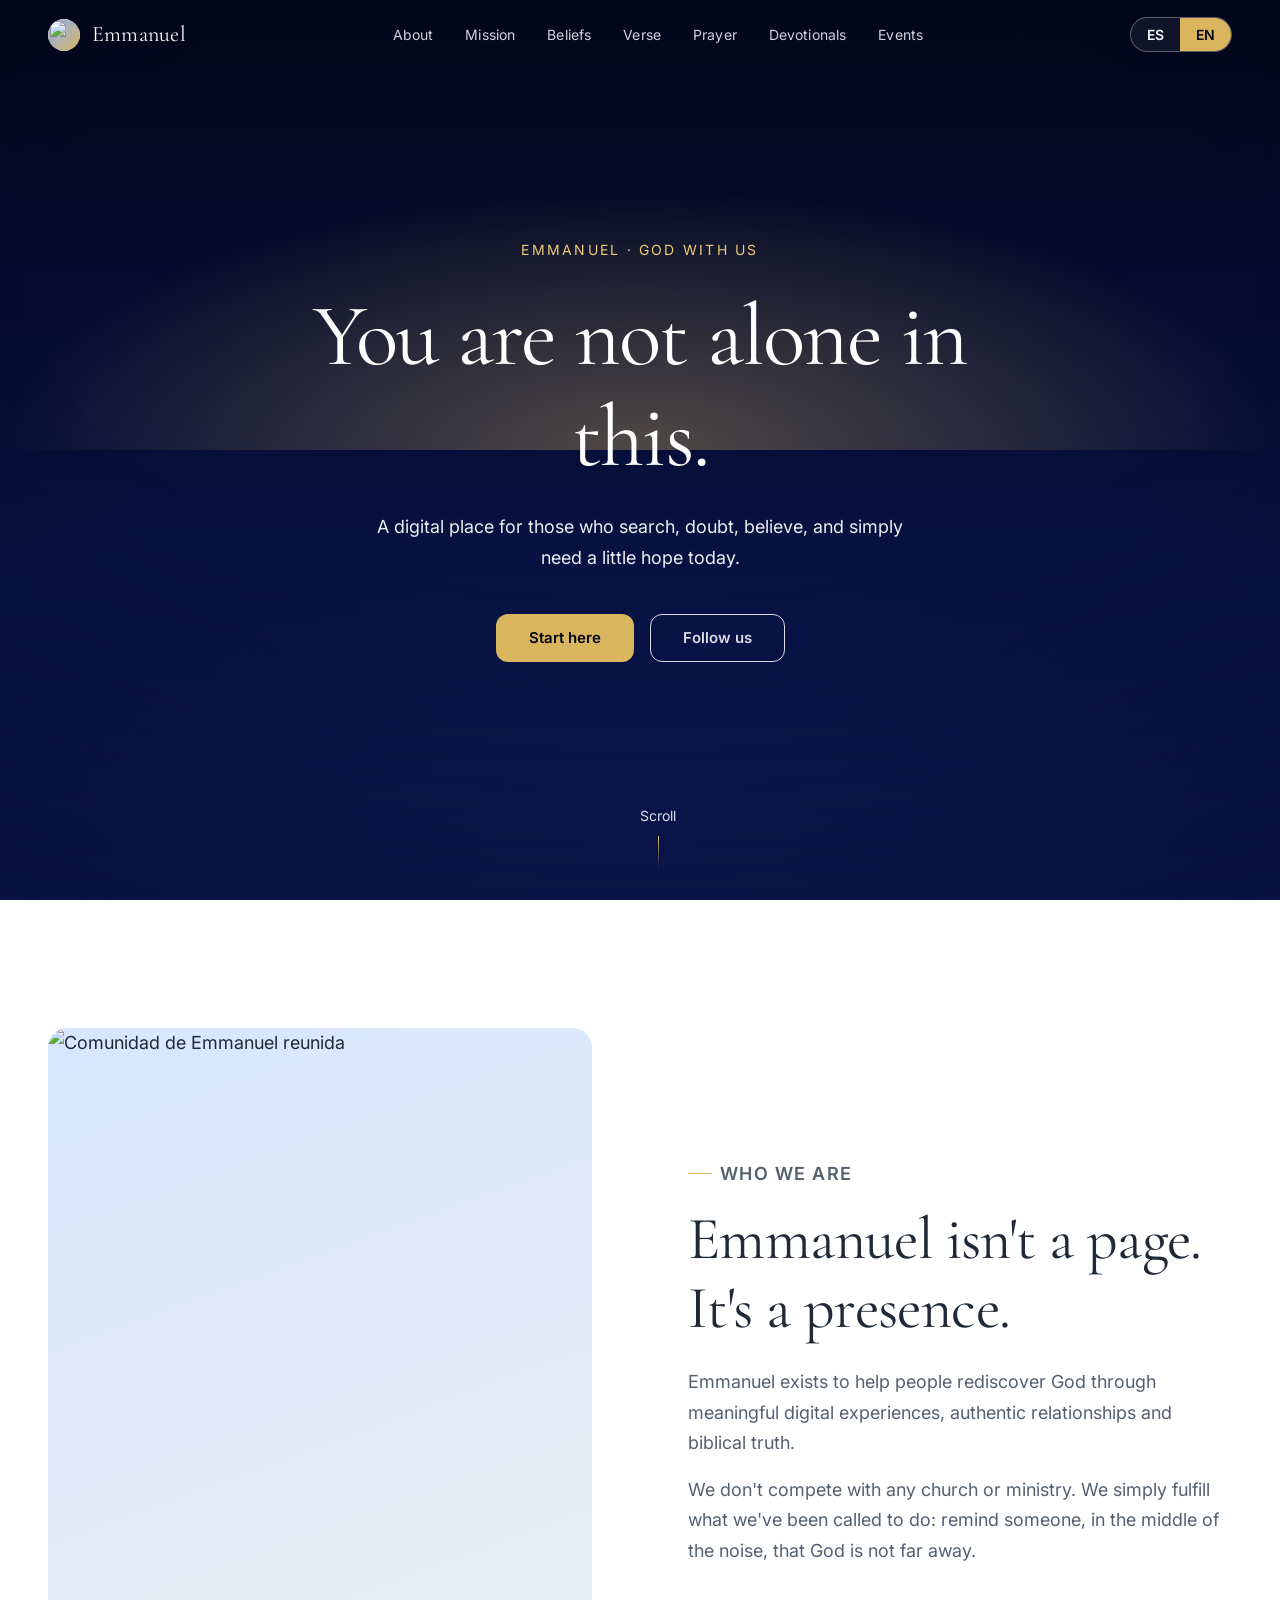
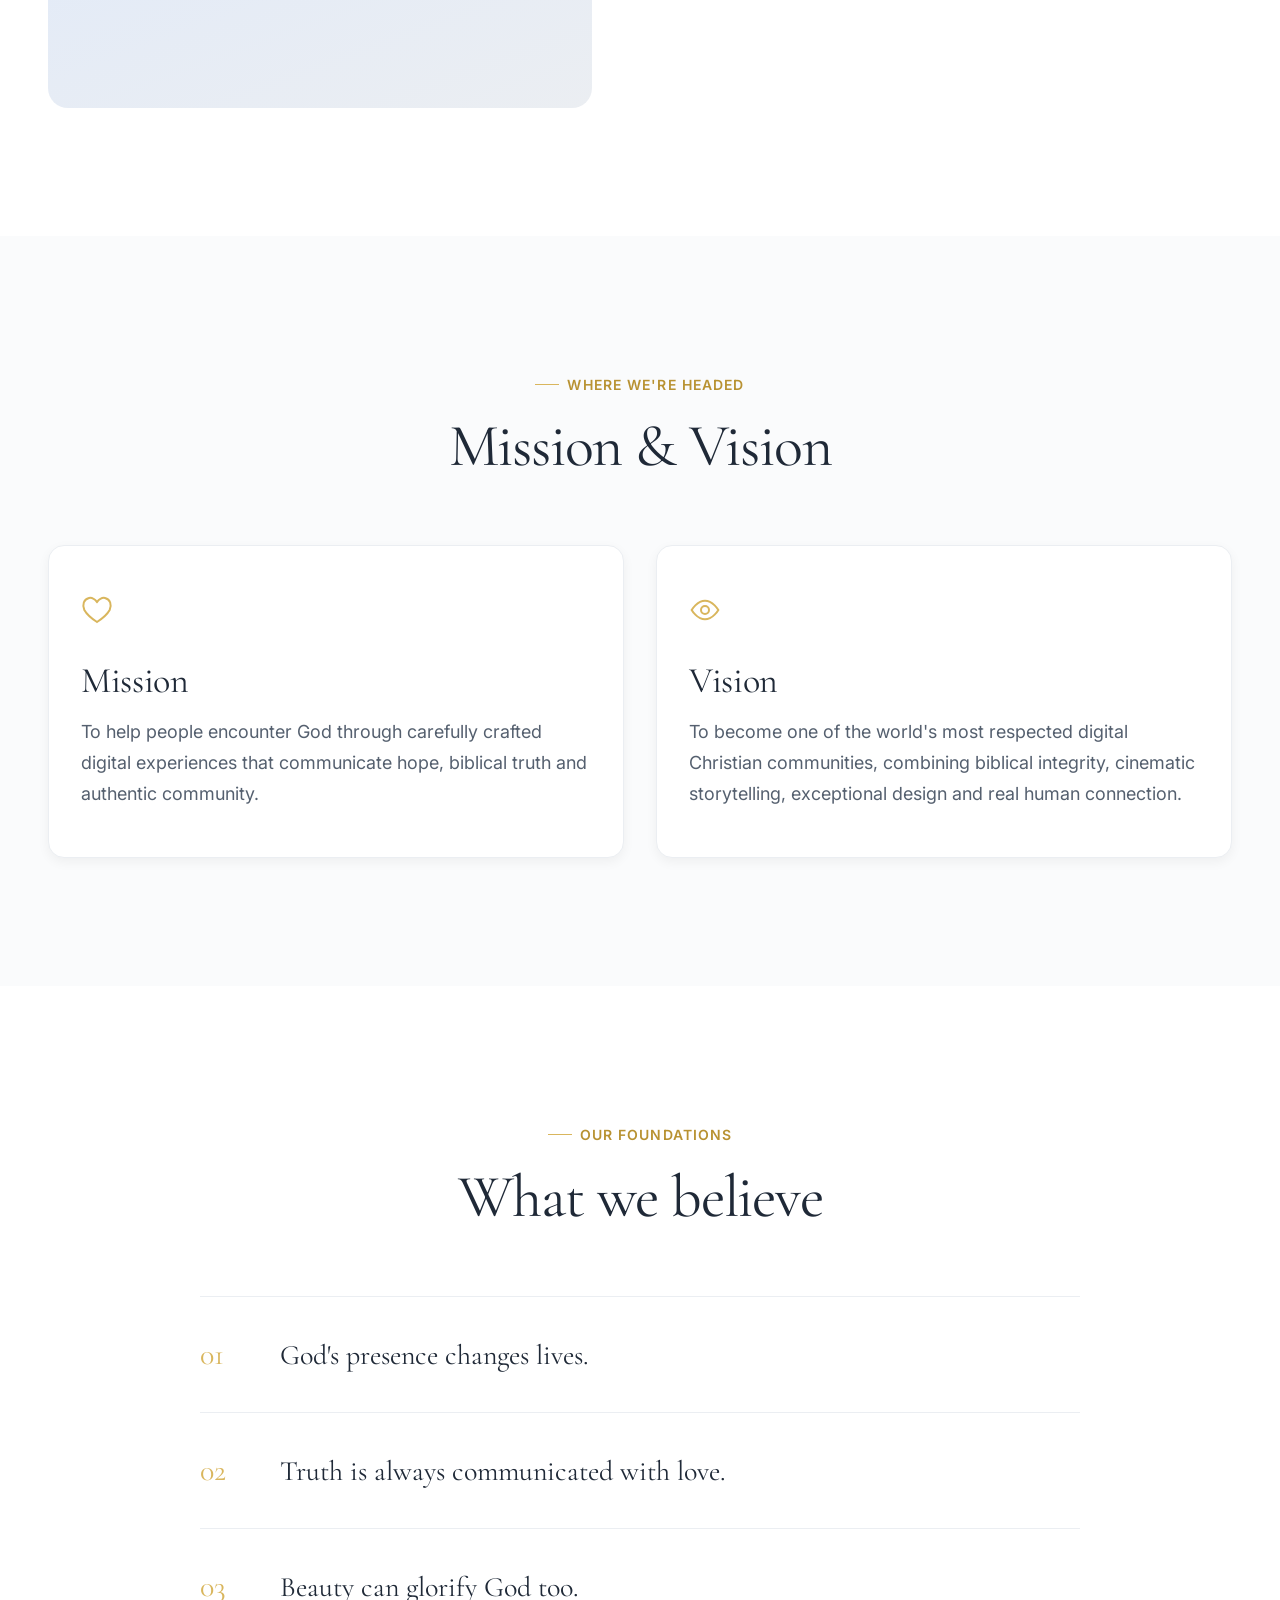
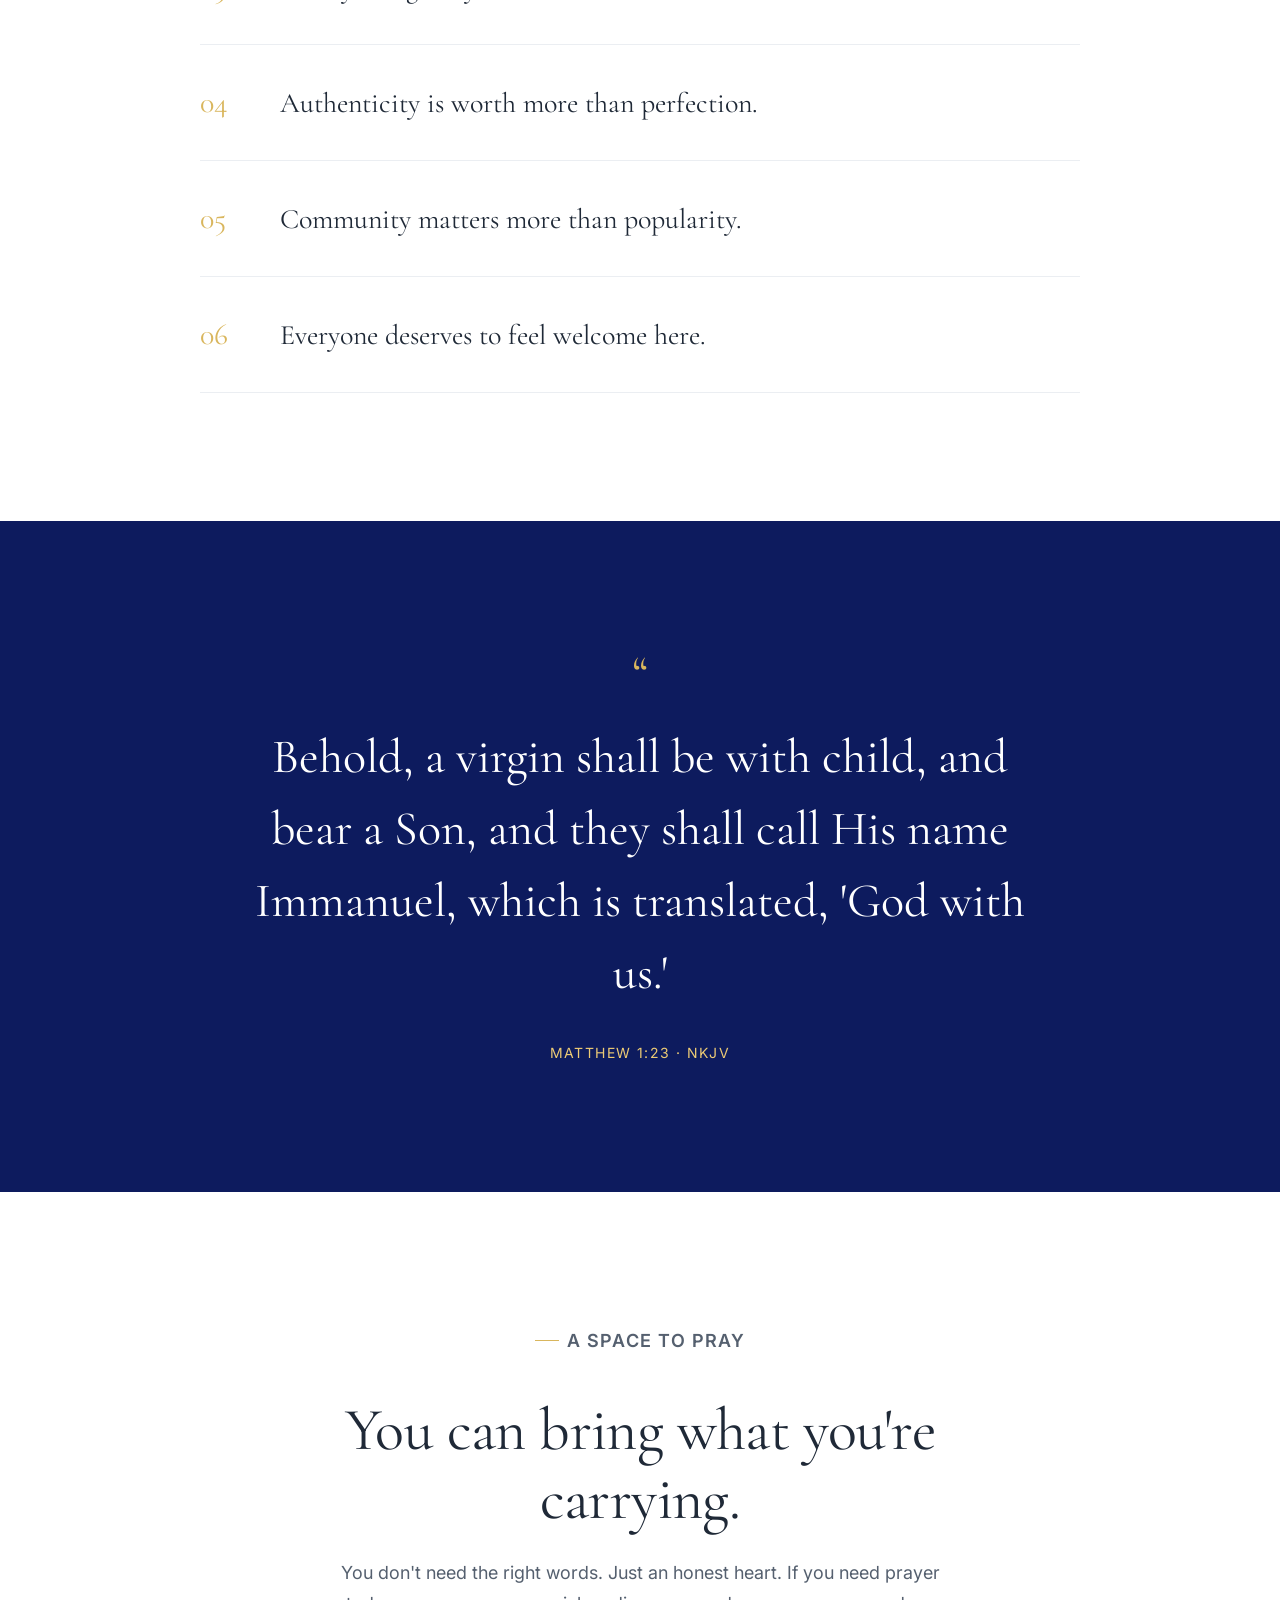
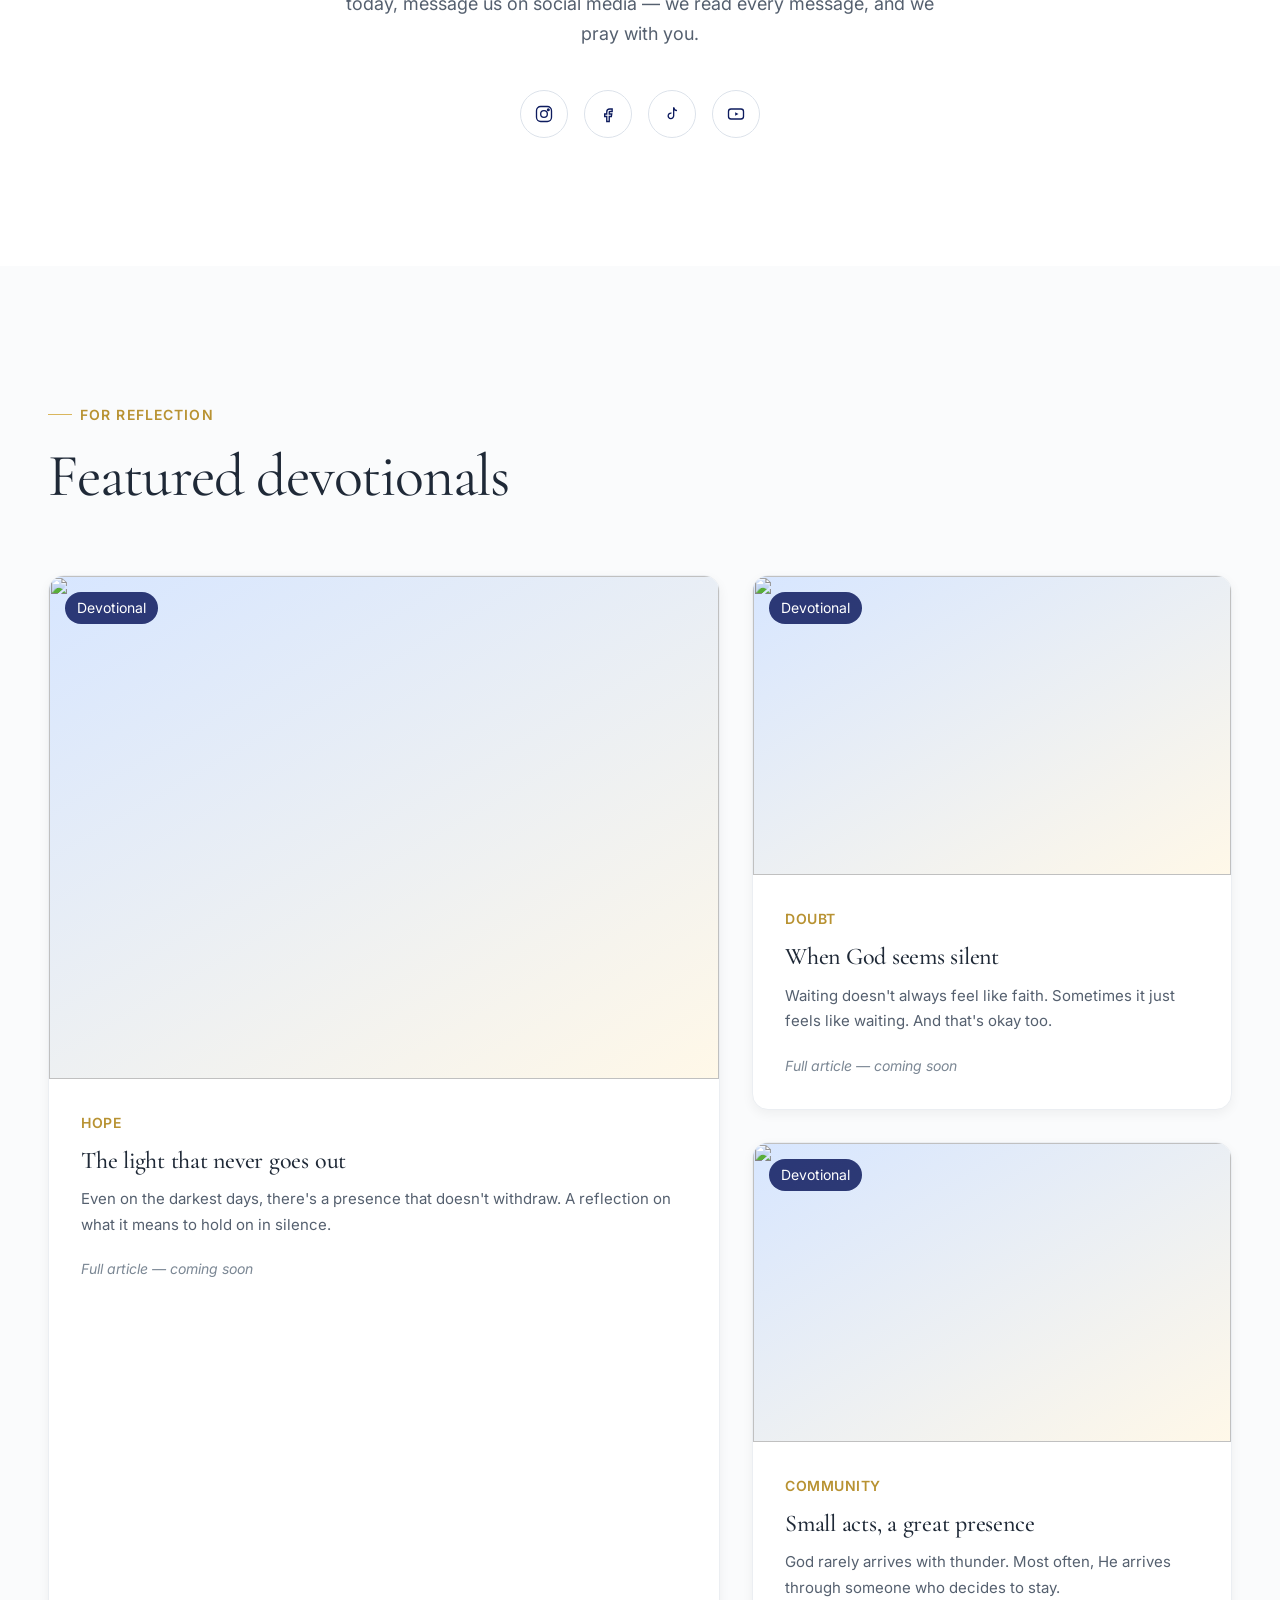
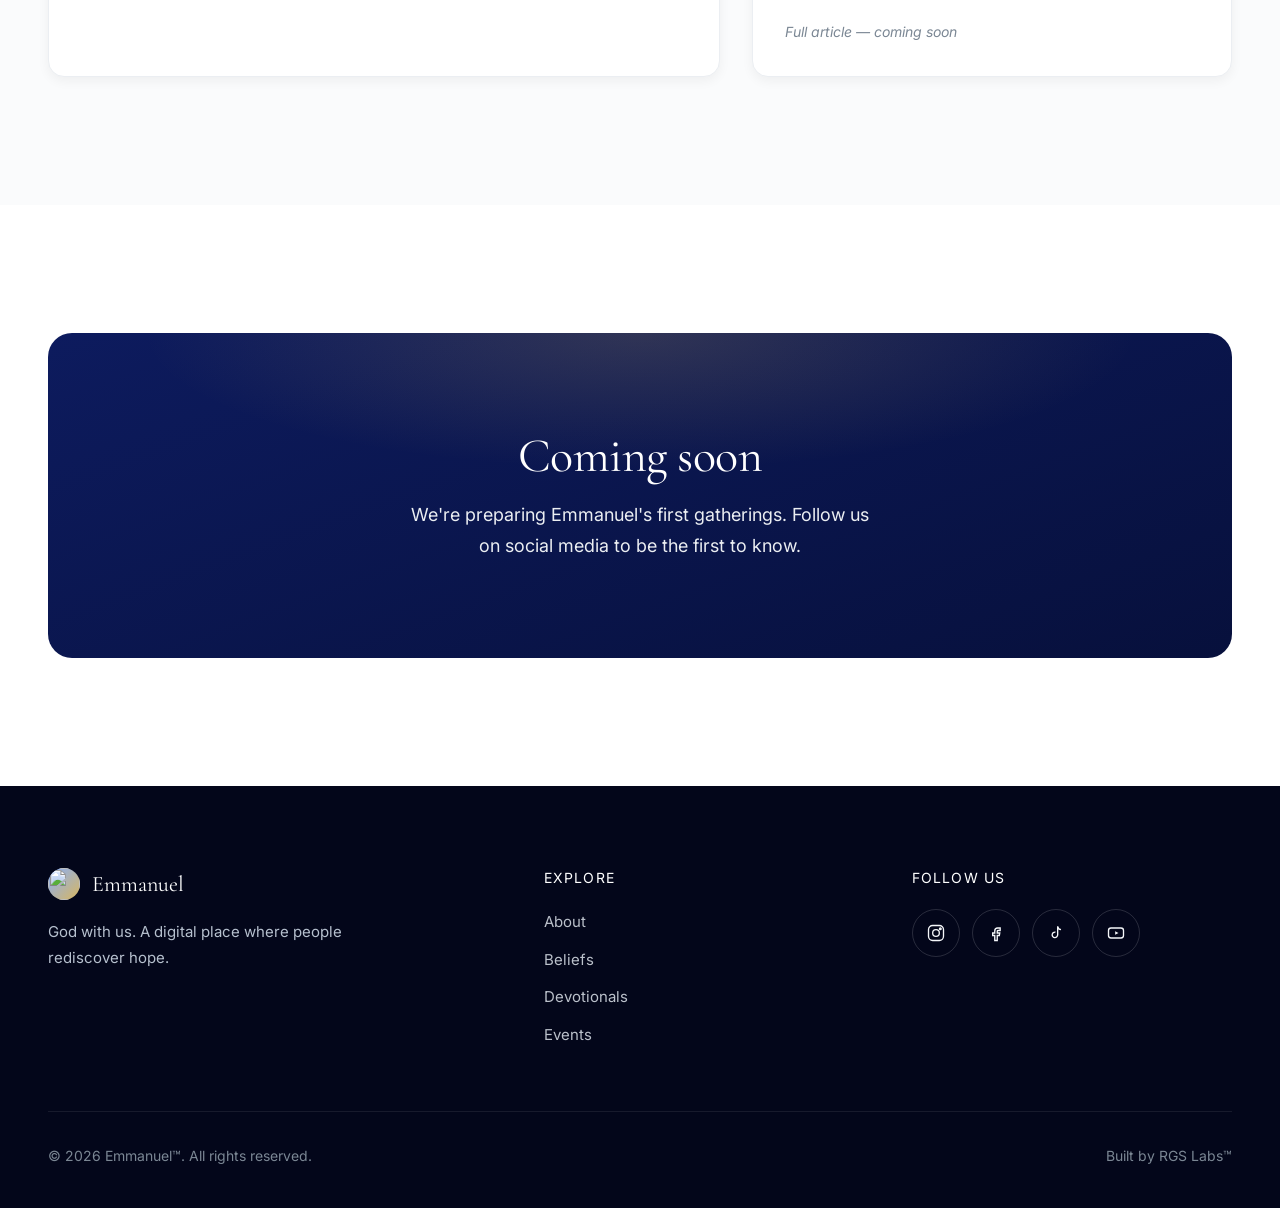
==== commit 0b868a80: "Add files via upload" ====
--- a/index.html
+++ b/index.html
@@ -55,13 +55,17 @@
 </head>
 <body>
 
+  <div class="ambient-light" aria-hidden="true"></div>
+
   <a class="sr-only" href="#main">Saltar al contenido principal</a>
 
   <!-- ============================== NAVBAR ============================== -->
   <header class="navbar" id="navbar">
     <div class="navbar__inner">
       <a href="#inicio" class="navbar__brand">
-        <img src="img/logo-emmanuel.png" alt="Emmanuel" width="32" height="32" />
+        <span class="logo-badge">
+          <img src="img/logo-emmanuel.png" alt="" width="32" height="32" onerror="handleLogoError(this)" />
+        </span>
         <span>Emmanuel</span>
       </a>
 
@@ -101,6 +105,18 @@
     <a href="#eventos" data-i18n="nav.events">Eventos</a>
   </nav>
 
+  <!-- ============================== SCENE INDICATOR ============================== -->
+  <nav class="scene-nav" id="scene-nav" aria-label="Progreso de la experiencia">
+    <a href="#inicio" class="scene-nav__dot" data-scene="inicio" aria-label="Inicio"><span class="scene-nav__tooltip" data-i18n="nav.home">Inicio</span></a>
+    <a href="#acerca" class="scene-nav__dot" data-scene="acerca" aria-label="Acerca de"><span class="scene-nav__tooltip" data-i18n="nav.about">Acerca de</span></a>
+    <a href="#mision" class="scene-nav__dot" data-scene="mision" aria-label="Misión"><span class="scene-nav__tooltip" data-i18n="nav.mission">Misión</span></a>
+    <a href="#creemos" class="scene-nav__dot" data-scene="creemos" aria-label="Creemos"><span class="scene-nav__tooltip" data-i18n="nav.beliefs">Creemos</span></a>
+    <a href="#versiculo" class="scene-nav__dot" data-scene="versiculo" aria-label="Versículo"><span class="scene-nav__tooltip" data-i18n="nav.verse">Versículo</span></a>
+    <a href="#oracion" class="scene-nav__dot" data-scene="oracion" aria-label="Oración"><span class="scene-nav__tooltip" data-i18n="nav.prayer">Oración</span></a>
+    <a href="#devocionales" class="scene-nav__dot" data-scene="devocionales" aria-label="Devocionales"><span class="scene-nav__tooltip" data-i18n="nav.devotionals">Devocionales</span></a>
+    <a href="#eventos" class="scene-nav__dot" data-scene="eventos" aria-label="Eventos"><span class="scene-nav__tooltip" data-i18n="nav.events">Eventos</span></a>
+  </nav>
+
   <main id="main">
 
     <!-- ============================== HERO (Dawn) ============================== -->
@@ -111,18 +127,18 @@
       <div class="hero__vignette" aria-hidden="true"></div>
 
       <div class="hero__content">
-        <p class="hero__eyebrow" data-i18n="hero.eyebrow">Emmanuel · Dios con Nosotros</p>
-        <h1 class="hero__title" data-i18n="hero.title">No estás solo en esto.</h1>
-        <p class="hero__subtitle" data-i18n="hero.subtitle">
+        <p class="hero__eyebrow hero-anim" data-i18n="hero.eyebrow">Emmanuel · Dios con Nosotros</p>
+        <h1 class="hero__title" id="hero-title" data-i18n-words="hero.title">No estás solo en esto.</h1>
+        <p class="hero__subtitle hero-anim hero-anim--3" data-i18n="hero.subtitle">
           Un lugar digital para quienes buscan, dudan, creen y simplemente necesitan un poco de esperanza hoy.
         </p>
-        <div class="hero__actions">
+        <div class="hero__actions hero-anim hero-anim--4">
           <a href="#acerca" class="btn btn--on-dark" data-i18n="hero.ctaPrimary">Comienza aquí</a>
           <a href="https://www.instagram.com/diosconnosotros.emmanuel777/" target="_blank" rel="noopener" class="btn btn--ghost" data-i18n="hero.ctaSecondary">Síguenos</a>
         </div>
       </div>
 
-      <div class="hero__scroll-cue" aria-hidden="true">
+      <div class="hero__scroll-cue hero-anim hero-anim--5" aria-hidden="true">
         <span data-i18n="hero.scroll">Desplázate</span>
         <span class="line"></span>
       </div>
@@ -174,32 +190,32 @@
           <p class="eyebrow" style="justify-content:center" data-i18n="beliefs.eyebrow">Nuestros fundamentos</p>
           <h2 id="creemos-title" class="display-title" style="font-size:var(--fs-h2)" data-i18n="beliefs.heading">En qué creemos</h2>
         </div>
-        <div class="beliefs__grid">
-          <div class="belief-card" data-reveal>
-            <p class="belief-card__index">01</p>
-            <p data-i18n="beliefs.item1">La presencia de Dios transforma vidas.</p>
-          </div>
-          <div class="belief-card" data-reveal>
-            <p class="belief-card__index">02</p>
-            <p data-i18n="beliefs.item2">La verdad siempre se comunica con amor.</p>
-          </div>
-          <div class="belief-card" data-reveal>
-            <p class="belief-card__index">03</p>
-            <p data-i18n="beliefs.item3">La belleza también puede glorificar a Dios.</p>
-          </div>
-          <div class="belief-card" data-reveal>
-            <p class="belief-card__index">04</p>
-            <p data-i18n="beliefs.item4">La autenticidad vale más que la perfección.</p>
-          </div>
-          <div class="belief-card" data-reveal>
-            <p class="belief-card__index">05</p>
-            <p data-i18n="beliefs.item5">La comunidad importa más que la popularidad.</p>
-          </div>
-          <div class="belief-card" data-reveal>
-            <p class="belief-card__index">06</p>
-            <p data-i18n="beliefs.item6">Todos merecen sentirse bienvenidos aquí.</p>
-          </div>
-        </div>
+        <ul class="beliefs__list">
+          <li class="belief-row" data-reveal>
+            <span class="belief-row__index">01</span>
+            <p class="belief-row__text" data-i18n="beliefs.item1">La presencia de Dios transforma vidas.</p>
+          </li>
+          <li class="belief-row" data-reveal>
+            <span class="belief-row__index">02</span>
+            <p class="belief-row__text" data-i18n="beliefs.item2">La verdad siempre se comunica con amor.</p>
+          </li>
+          <li class="belief-row" data-reveal>
+            <span class="belief-row__index">03</span>
+            <p class="belief-row__text" data-i18n="beliefs.item3">La belleza también puede glorificar a Dios.</p>
+          </li>
+          <li class="belief-row" data-reveal>
+            <span class="belief-row__index">04</span>
+            <p class="belief-row__text" data-i18n="beliefs.item4">La autenticidad vale más que la perfección.</p>
+          </li>
+          <li class="belief-row" data-reveal>
+            <span class="belief-row__index">05</span>
+            <p class="belief-row__text" data-i18n="beliefs.item5">La comunidad importa más que la popularidad.</p>
+          </li>
+          <li class="belief-row" data-reveal>
+            <span class="belief-row__index">06</span>
+            <p class="belief-row__text" data-i18n="beliefs.item6">Todos merecen sentirse bienvenidos aquí.</p>
+          </li>
+        </ul>
       </div>
     </section>
 
@@ -246,7 +262,7 @@
           <h2 id="devo-title" class="display-title" style="font-size:var(--fs-h2)" data-i18n="devo.heading">Devocionales destacados</h2>
         </div>
         <div class="devo__grid">
-          <article class="devo-card" data-reveal>
+          <article class="devo-card devo-card--featured" data-reveal>
             <div class="devo-card__media">
               <img src="img/devo-01-luz.jpg" alt="" loading="lazy" />
               <span class="devo-card__badge" data-i18n="devo.badge">Devocional</span>
@@ -266,7 +282,7 @@
             <div class="devo-card__body">
               <p class="devo-card__category" data-i18n="devo.card2.category">Duda</p>
               <h3 class="devo-card__title" data-i18n="devo.card2.title">Cuando Dios parece silencioso</h3>
-              <p class="devo-card__excerpt" data-i18n="devo.card2.excerpt">Esperar no siempre se siente como fe. A veces se siente como espera, simplemente. Y eso también está bien.</p>
+              <p class="devo-card__excerpt" data-i18n="devo.card2.excerpt">Esperar no siempre se siente como fe. A veces se siente como espera, simplemente.</p>
               <p class="devo-card__soon" data-i18n="devo.soon">Artículo completo — próximamente</p>
             </div>
           </article>
@@ -304,7 +320,9 @@
       <div class="footer__grid">
         <div>
           <a href="#inicio" class="footer__brand">
-            <img src="img/logo-emmanuel-white.png" alt="Emmanuel" width="32" height="32" />
+            <span class="logo-badge">
+              <img src="img/logo-emmanuel-white.png" alt="" width="32" height="32" onerror="handleLogoError(this)" />
+            </span>
             <span>Emmanuel</span>
           </a>
           <p class="footer__tagline" data-i18n="footer.tagline">Dios con nosotros. Un lugar digital donde las personas redescubren la esperanza.</p>
@@ -343,6 +361,10 @@
     </div>
   </footer>
 
+  <!-- Motion engine: Lenis (smooth scroll) + GSAP + ScrollTrigger (scroll-linked animation) -->
+  <script src="https://cdnjs.cloudflare.com/ajax/libs/gsap/3.12.5/gsap.min.js"></script>
+  <script src="https://cdnjs.cloudflare.com/ajax/libs/gsap/3.12.5/ScrollTrigger.min.js"></script>
+  <script src="https://cdn.jsdelivr.net/npm/lenis@1.1.17/dist/lenis.min.js"></script>
   <script src="js/main.js"></script>
 </body>
 </html>
--- a/css/styles.css
+++ b/css/styles.css
@@ -187,7 +187,9 @@
 .section {
   padding-block: var(--sp-96);
   position: relative;
-}
+  scroll-margin-top: 88px;
+}
+.hero, .prayer { scroll-margin-top: 0; }
 @media (min-width: 1024px) { .section { padding-block: var(--sp-128); } }
 
 .section--dark {
@@ -293,8 +295,27 @@
 @media (min-width: 768px) { .navbar__inner { padding-inline: var(--sp-48); } }
 
 .navbar__brand { display: flex; align-items: center; gap: var(--sp-12); color: var(--neutral-0); }
-.navbar__brand img { height: 32px; width: auto; }
 .navbar__brand span { font-family: var(--font-display); font-size: 1.375rem; letter-spacing: 0.01em; }
+
+/* Logo badge — graceful fallback when the real logo file isn't uploaded yet */
+.logo-badge {
+  position: relative;
+  width: 32px; height: 32px;
+  flex-shrink: 0;
+  border-radius: var(--r-pill);
+  overflow: hidden;
+  background: linear-gradient(135deg, var(--primary-300), var(--gold-500));
+  display: flex; align-items: center; justify-content: center;
+}
+.logo-badge img { width: 100%; height: 100%; object-fit: cover; display: block; }
+.logo-badge.is-fallback img { display: none; }
+.logo-badge.is-fallback::after {
+  content: "E";
+  font-family: var(--font-display);
+  color: var(--neutral-0);
+  font-size: 15px;
+  line-height: 1;
+}
 
 .navbar__links {
   display: none;
@@ -428,6 +449,29 @@
 }
 .hero__actions { display: flex; flex-wrap: wrap; gap: var(--sp-16); justify-content: center; }
 
+/* Hero entrance sequence (Hope Reveal, staggered) */
+.hero-anim {
+  opacity: 0;
+  transform: translateY(16px);
+  animation: heroFadeUp var(--dur-reveal) var(--ease-out) forwards;
+}
+.hero__eyebrow.hero-anim { animation-delay: 200ms; }
+.hero-anim--3 { animation-delay: 1050ms; }
+.hero-anim--4 { animation-delay: 1250ms; }
+.hero-anim--5 { animation-delay: 1600ms; }
+@keyframes heroFadeUp {
+  to { opacity: 1; transform: translateY(0); }
+}
+
+.hero__title .word {
+  display: inline-block;
+  opacity: 0;
+  transform: translateY(14px);
+  filter: blur(3px);
+  transition: opacity 650ms var(--ease-out), transform 650ms var(--ease-out), filter 650ms var(--ease-out);
+}
+.hero__title .word.is-visible { opacity: 1; transform: translateY(0); filter: blur(0); }
+
 .hero__scroll-cue {
   position: absolute;
   bottom: var(--sp-32);
@@ -450,6 +494,83 @@
 }
 
 /* --------------------------------------------------------------------------
+   5b. AMBIENT LIGHT (Light Rise motion token) — makes the page feel alive
+   -------------------------------------------------------------------------- */
+.ambient-light {
+  position: fixed;
+  inset: 0;
+  z-index: 0;
+  pointer-events: none;
+  opacity: 0.5;
+  background:
+    radial-gradient(38% 30% at 12% 18%, rgba(217, 182, 93, 0.10), transparent 70%),
+    radial-gradient(46% 36% at 88% 62%, rgba(13, 27, 94, 0.06), transparent 70%);
+  background-size: 160% 160%;
+  animation: lightRiseDrift var(--dur-lightrise) ease-in-out infinite alternate;
+}
+@keyframes lightRiseDrift {
+  from { background-position: 0% 0%, 100% 100%; }
+  to   { background-position: 15% 10%, 85% 90%; }
+}
+.section, .hero, .footer { position: relative; z-index: 1; }
+
+/* --------------------------------------------------------------------------
+   5c. SCENE NAVIGATION — chapter markers (turns "scroll" into "a place you move through")
+   -------------------------------------------------------------------------- */
+.scene-nav {
+  position: fixed;
+  right: var(--sp-24);
+  top: 50%;
+  transform: translateY(-50%);
+  z-index: 90;
+  display: none;
+  flex-direction: column;
+  gap: var(--sp-16);
+}
+@media (min-width: 1180px) { .scene-nav { display: flex; } }
+
+.scene-nav__dot {
+  position: relative;
+  width: 10px; height: 10px;
+  border-radius: var(--r-pill);
+  border: 1px solid var(--neutral-400);
+  background: transparent;
+  transition: background var(--dur-normal) var(--ease-standard),
+              border-color var(--dur-normal) var(--ease-standard),
+              transform var(--dur-normal) var(--ease-standard);
+}
+.scene-nav__dot:hover { transform: scale(1.3); border-color: var(--gold-500); }
+.scene-nav__dot.is-active {
+  background: var(--gold-500);
+  border-color: var(--gold-500);
+  transform: scale(1.3);
+}
+/* On dark scenes (hero, verse) dots need to read on a dark background */
+.scene-nav__dot { border-color: rgba(13, 27, 94, 0.35); }
+.scene-nav.on-dark .scene-nav__dot { border-color: rgba(255, 255, 255, 0.4); }
+
+.scene-nav__tooltip {
+  position: absolute;
+  right: calc(100% + var(--sp-12));
+  top: 50%;
+  transform: translateY(-50%) translateX(4px);
+  white-space: nowrap;
+  background: var(--primary-900);
+  color: var(--neutral-0);
+  font-size: var(--fs-small);
+  padding: var(--sp-4) var(--sp-12);
+  border-radius: var(--r-8);
+  opacity: 0;
+  pointer-events: none;
+  transition: opacity var(--dur-fast) var(--ease-out), transform var(--dur-fast) var(--ease-out);
+}
+.scene-nav__dot:hover .scene-nav__tooltip,
+.scene-nav__dot:focus-visible .scene-nav__tooltip {
+  opacity: 1;
+  transform: translateY(-50%) translateX(0);
+}
+
+/* --------------------------------------------------------------------------
    6. REVEAL SYSTEM (Hope Reveal / Reflection tokens)
    -------------------------------------------------------------------------- */
 [data-reveal] {
@@ -506,23 +627,33 @@
 /* --------------------------------------------------------------------------
    9. BELIEFS
    -------------------------------------------------------------------------- */
-.beliefs__grid {
-  display: grid;
-  gap: var(--sp-24);
-  grid-template-columns: 1fr;
-}
-@media (min-width: 640px) { .beliefs__grid { grid-template-columns: 1fr 1fr; } }
-@media (min-width: 1024px) { .beliefs__grid { grid-template-columns: repeat(3, 1fr); } }
-.belief-card {
-  padding: var(--sp-32);
-  border-radius: var(--r-16);
-  background: var(--neutral-0);
-  border: 1px solid var(--neutral-200);
-  transition: transform var(--dur-fast) var(--ease-out), box-shadow var(--dur-fast) var(--ease-out);
-}
-.belief-card:hover { transform: translateY(-4px); box-shadow: var(--shadow-2); }
-.belief-card__index { font-family: var(--font-display); font-size: 1.5rem; color: var(--gold-500); margin-bottom: var(--sp-16); }
-.belief-card p { color: var(--text-body); font-size: var(--fs-body); }
+.beliefs__list {
+  max-width: 880px;
+  margin-inline: auto;
+  border-top: 1px solid var(--neutral-200);
+}
+.belief-row {
+  display: flex;
+  align-items: baseline;
+  gap: var(--sp-32);
+  padding-block: var(--sp-32);
+  border-bottom: 1px solid var(--neutral-200);
+  transition: padding-left var(--dur-normal) var(--ease-out);
+}
+.belief-row:hover { padding-left: var(--sp-16); }
+.belief-row__index {
+  flex-shrink: 0;
+  width: 48px;
+  font-family: var(--font-display);
+  font-size: var(--fs-h5);
+  color: var(--gold-500);
+}
+.belief-row__text {
+  font-family: var(--font-display);
+  font-size: clamp(1.25rem, 1.4vw + 1rem, 1.75rem);
+  font-weight: 400;
+  color: var(--text-body);
+}
 
 /* --------------------------------------------------------------------------
    10. VERSE SCENE — Biblical Text Philosophy
@@ -578,7 +709,25 @@
    12. DEVOTIONAL CARDS
    -------------------------------------------------------------------------- */
 .devo__grid { display: grid; gap: var(--sp-32); grid-template-columns: 1fr; }
-@media (min-width: 768px) { .devo__grid { grid-template-columns: repeat(3, 1fr); } }
+@media (min-width: 768px) {
+  .devo__grid {
+    grid-template-columns: repeat(2, 1fr);
+    grid-template-areas:
+      "featured featured"
+      "second   third";
+  }
+  .devo-card--featured { grid-area: featured; }
+  .devo-card--featured .devo-card__media { aspect-ratio: 21 / 8; }
+}
+@media (min-width: 1100px) {
+  .devo__grid {
+    grid-template-columns: 1.4fr 1fr;
+    grid-template-areas:
+      "featured second"
+      "featured third";
+  }
+  .devo-card--featured .devo-card__media { aspect-ratio: 4 / 3; }
+}
 .devo-card {
   background: var(--neutral-0);
   border: 1px solid var(--neutral-200);
@@ -641,7 +790,6 @@
 }
 @media (min-width: 768px) { .footer__grid { grid-template-columns: 1.4fr 1fr 1fr; } }
 .footer__brand { display: flex; align-items: center; gap: var(--sp-12); margin-bottom: var(--sp-16); }
-.footer__brand img { height: 32px; }
 .footer__brand span { font-family: var(--font-display); font-size: 1.375rem; color: var(--neutral-0); }
 .footer__tagline { color: var(--neutral-400); max-width: 340px; font-size: var(--fs-body-sm); }
 .footer__heading { color: var(--neutral-0); font-size: var(--fs-small); text-transform: uppercase; letter-spacing: 0.08em; margin-bottom: var(--sp-20); }
@@ -669,6 +817,10 @@
     scroll-behavior: auto !important;
   }
   [data-reveal] { opacity: 1; transform: none; }
-  .verse__text .word { opacity: 1; filter: none; }
+  .verse__text .word,
+  .hero__title .word { opacity: 1; filter: none; transform: none; }
+  .hero-anim { opacity: 1; transform: none; }
   .hero__glow { opacity: 0.5; }
-}
+  .ambient-light { animation: none; }
+  .hero__bg-image { transform: none !important; }
+}
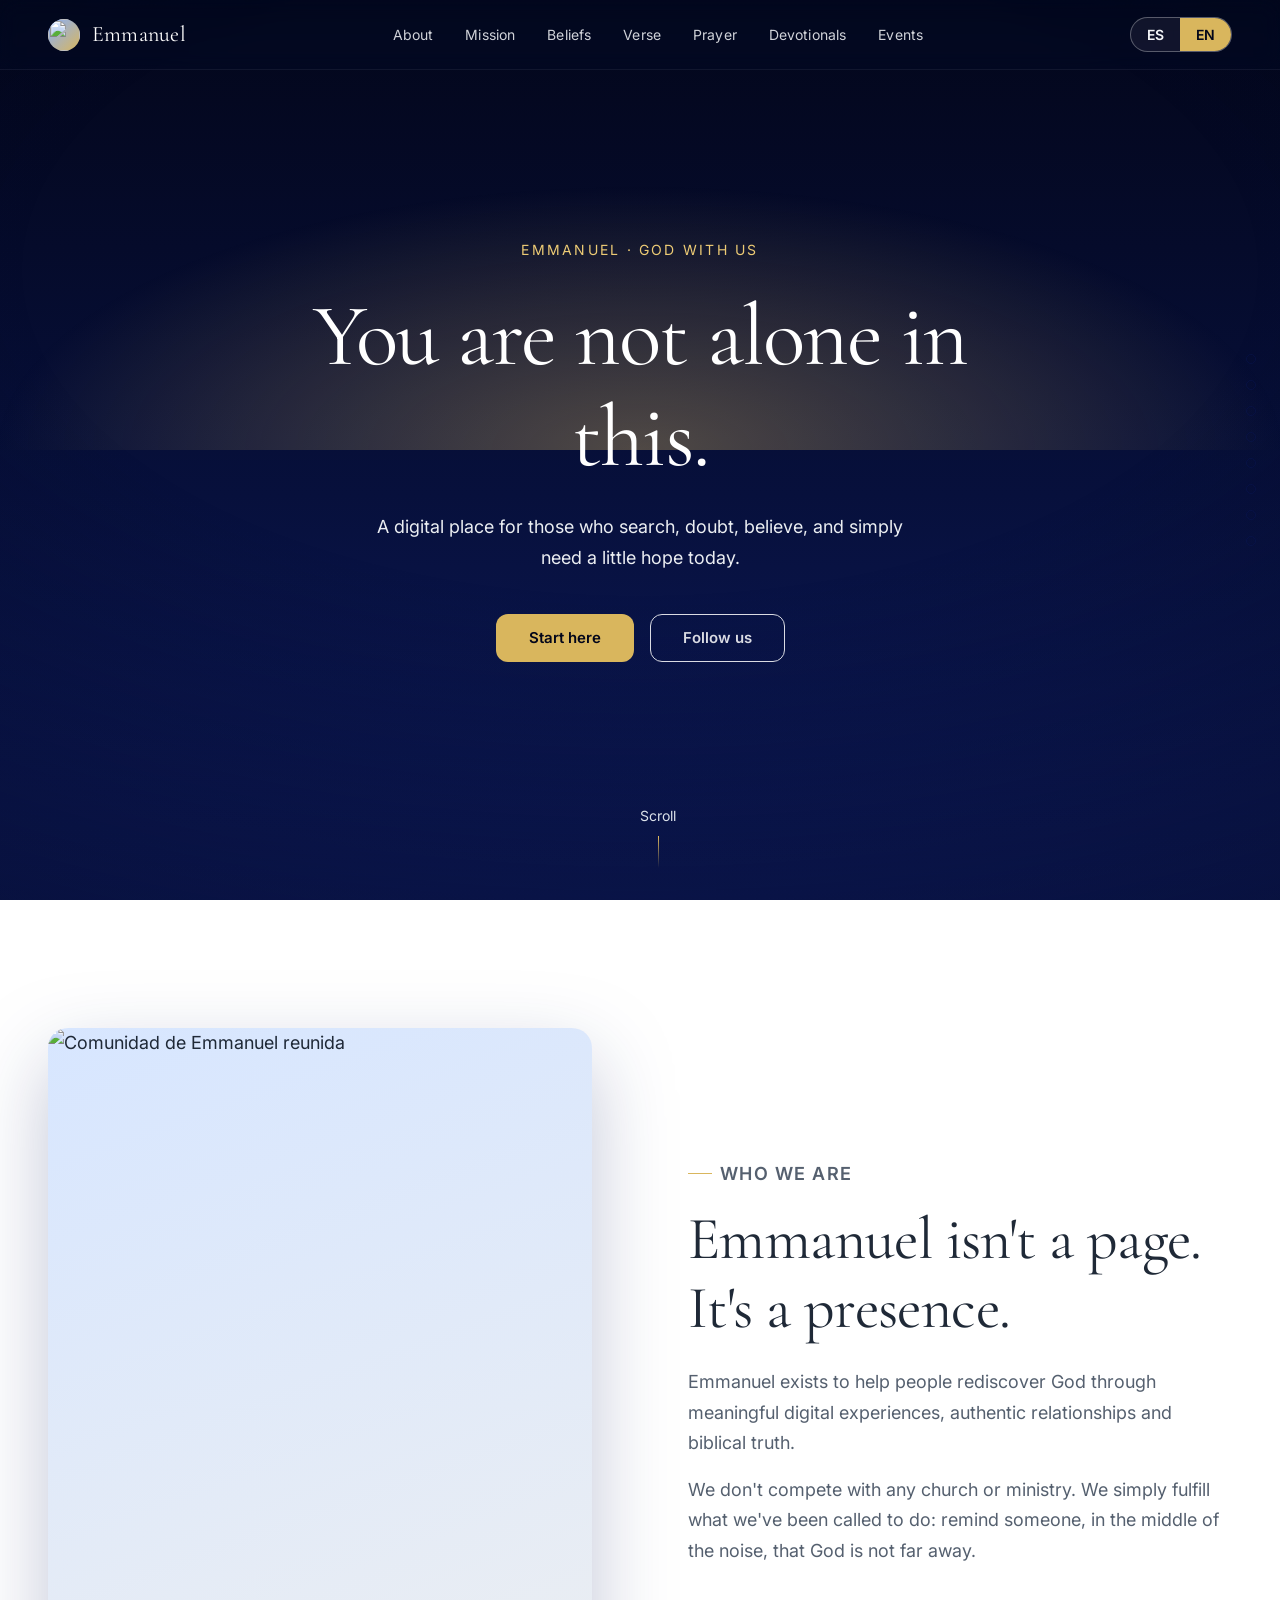
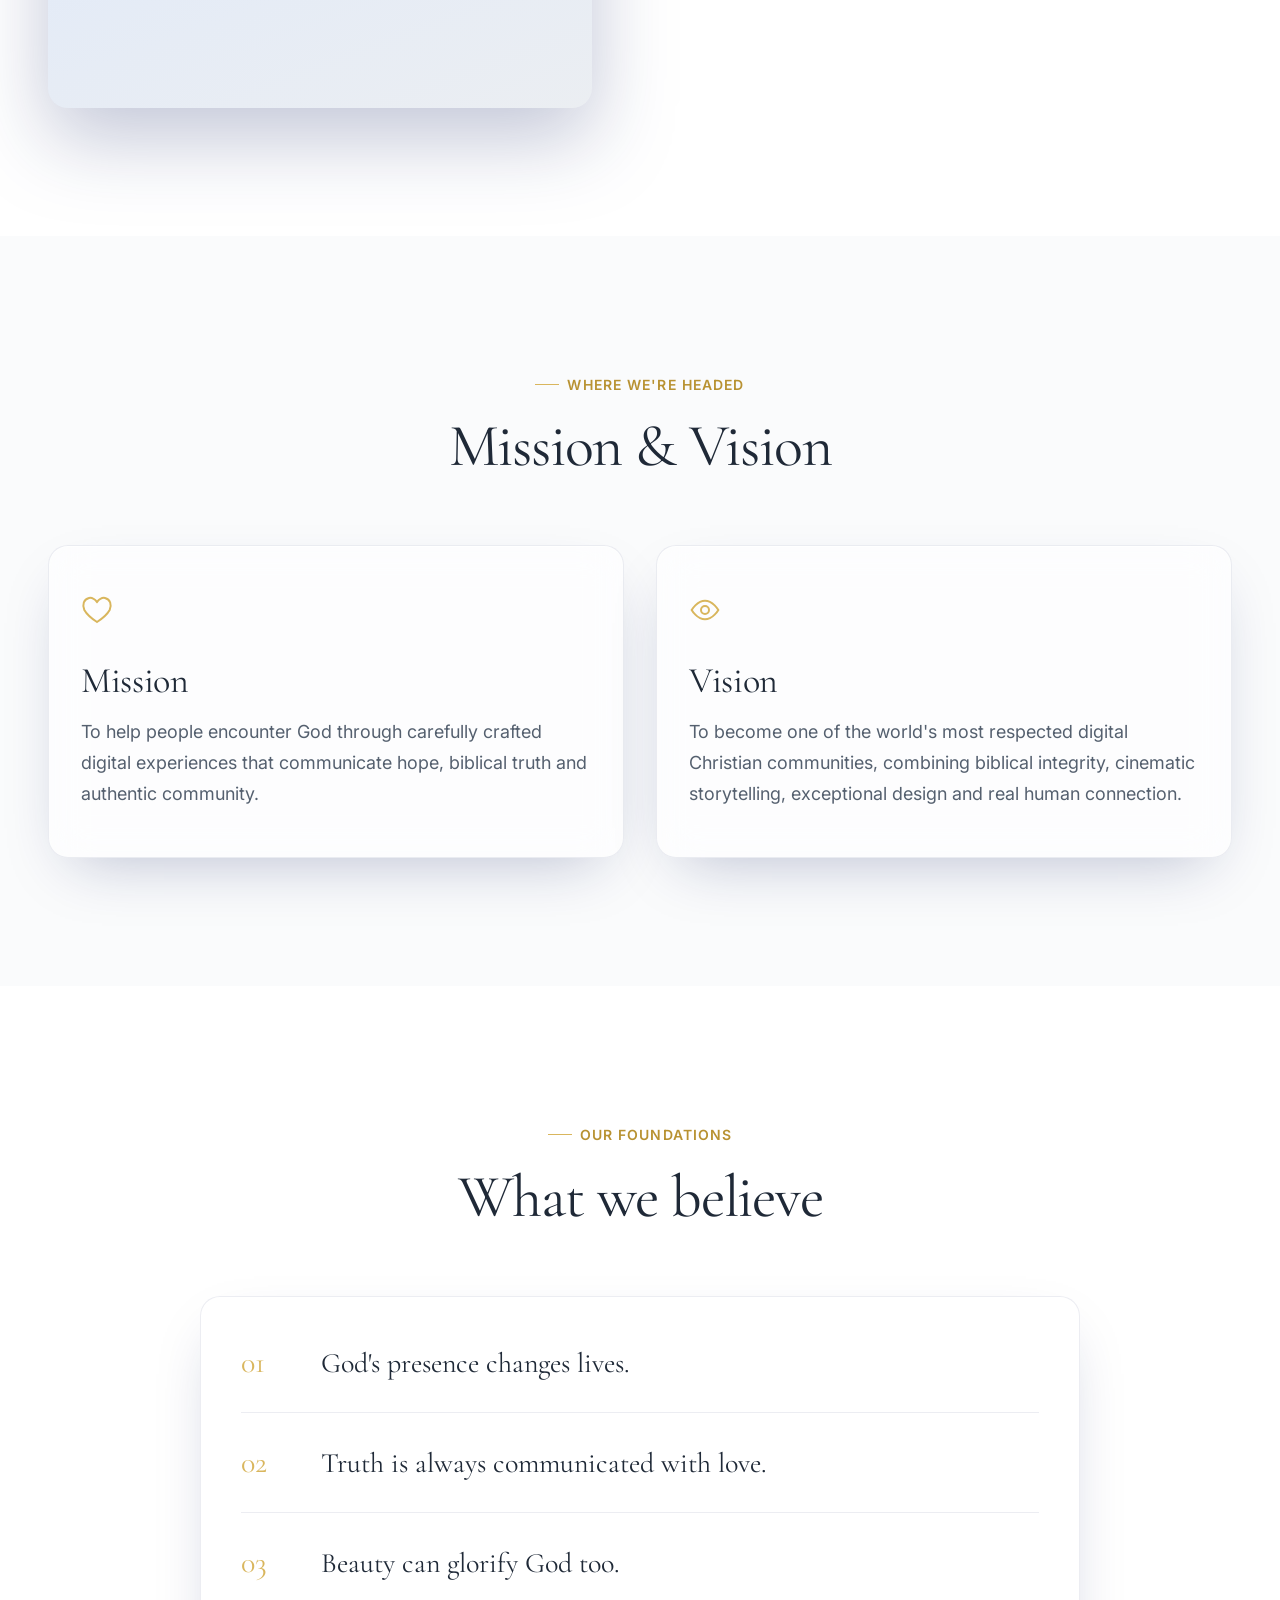
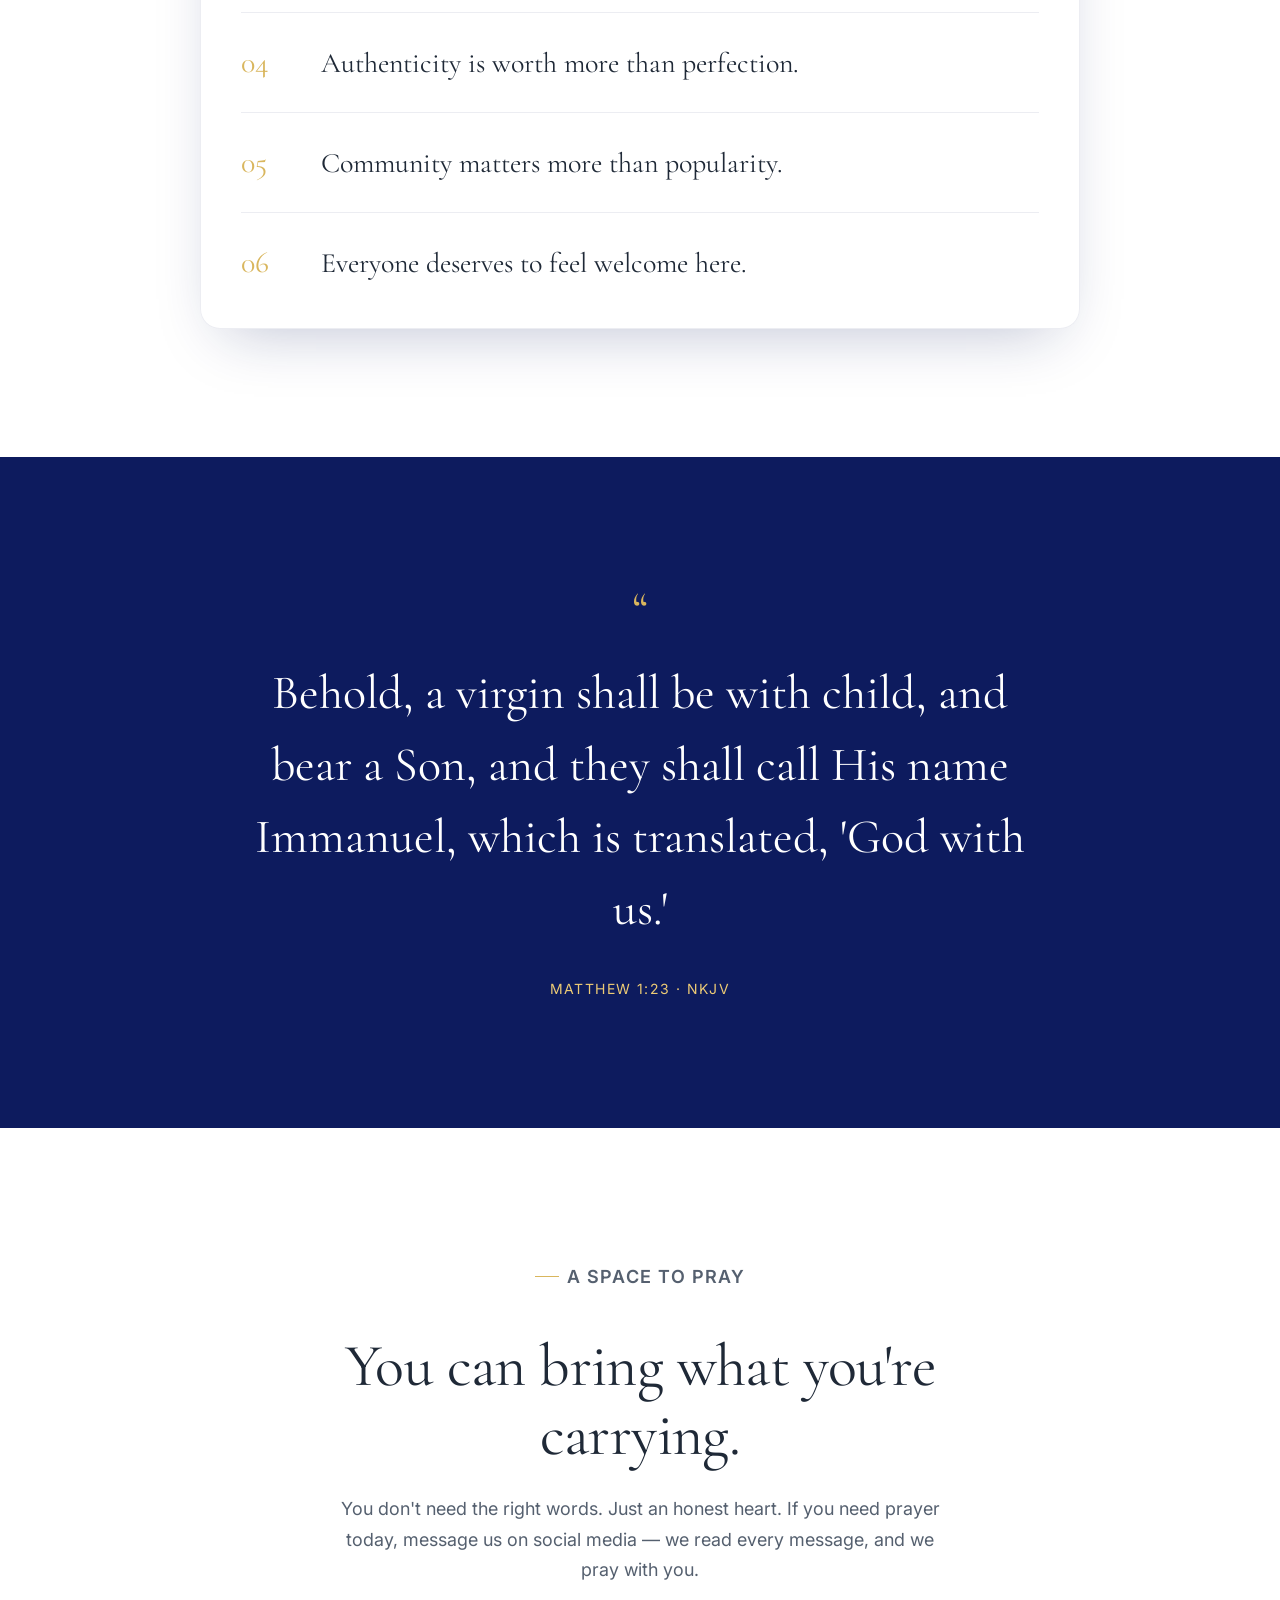
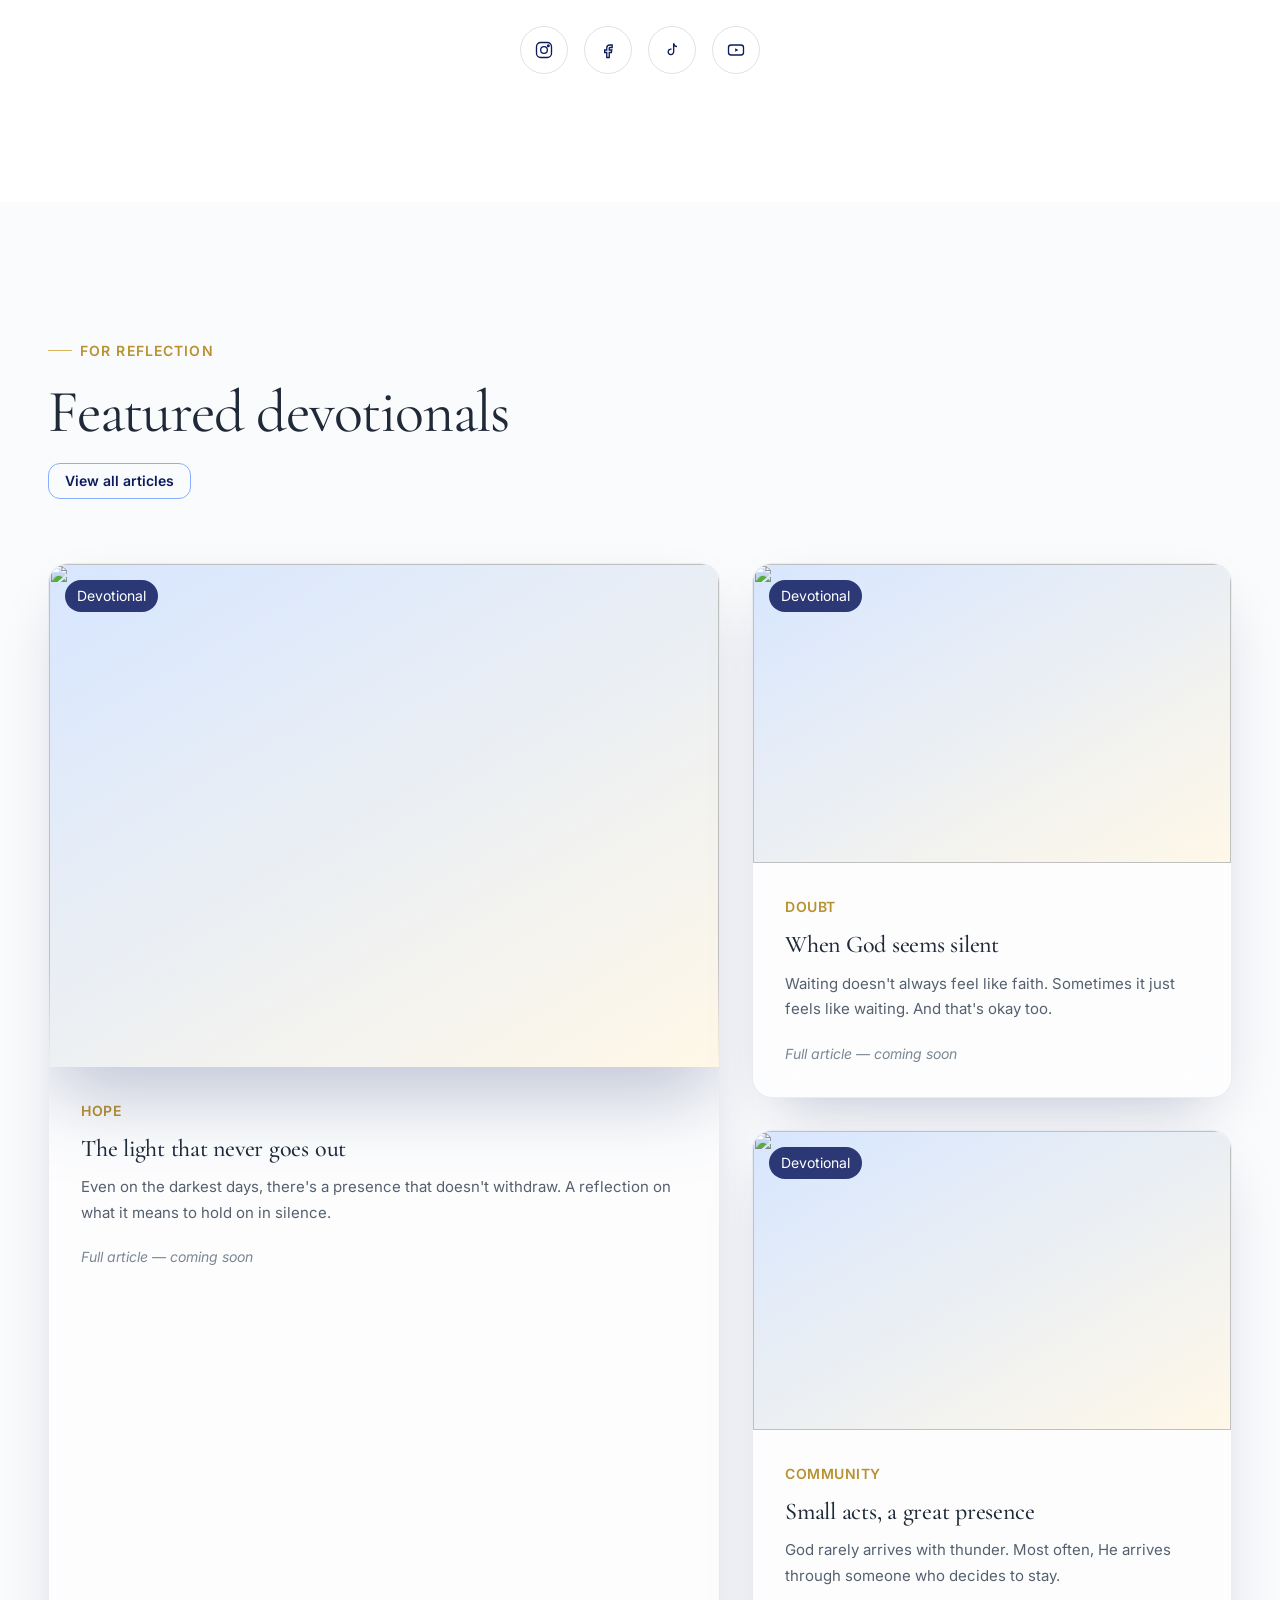
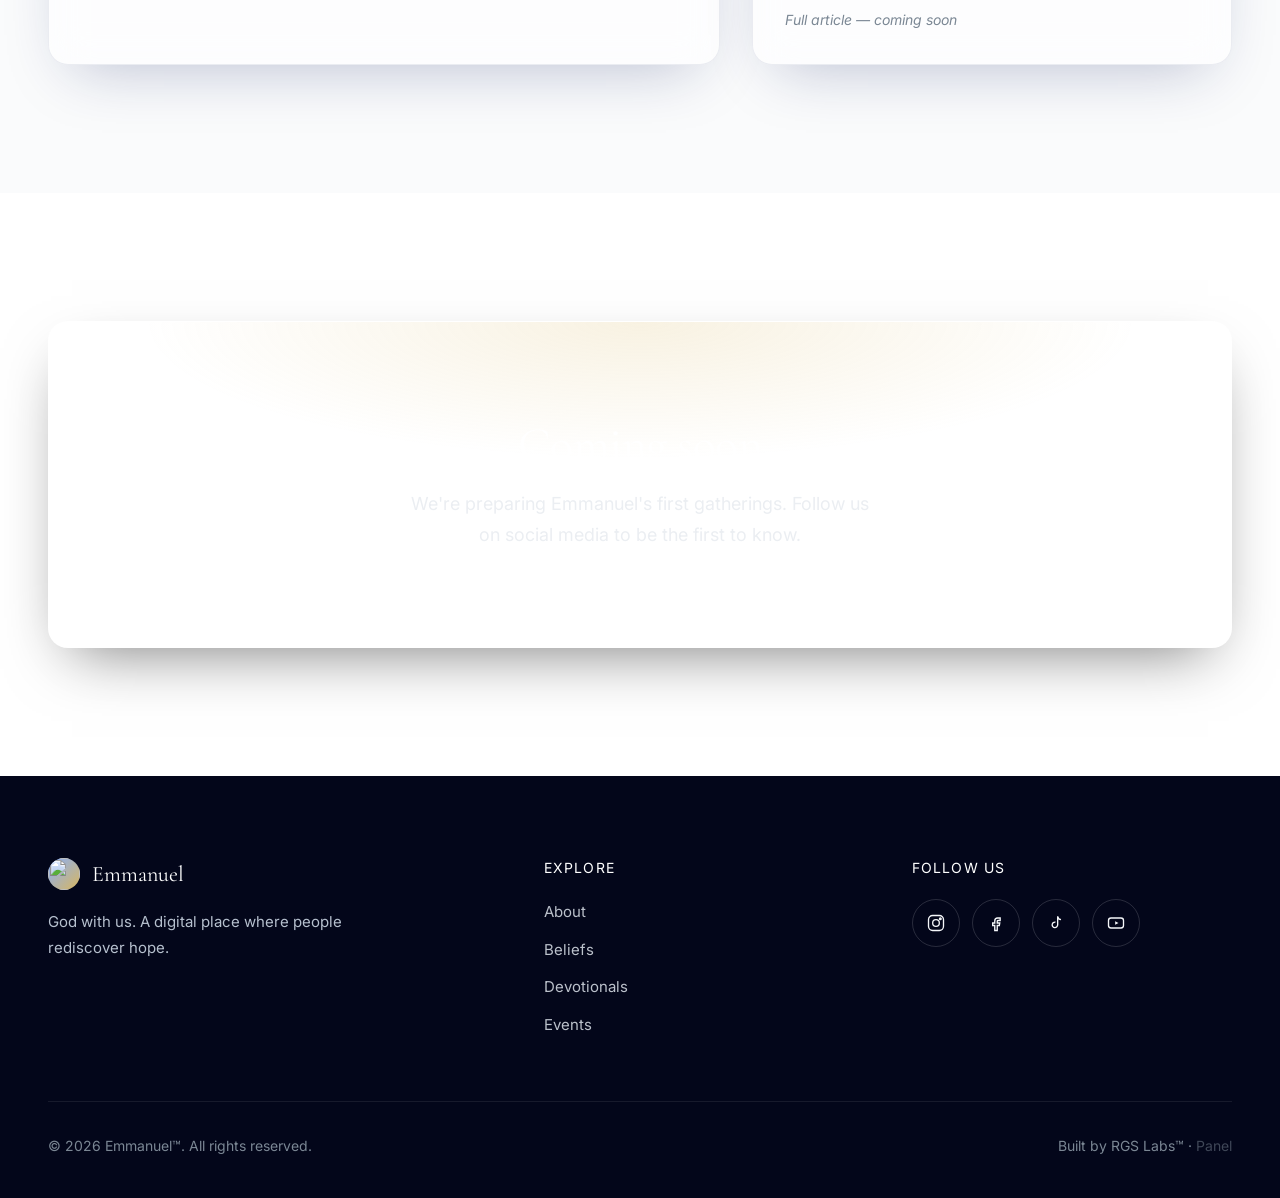
==== commit 93fc4c75: "Add files via upload" ====
--- a/index.html
+++ b/index.html
@@ -148,7 +148,7 @@
     <section class="section" id="acerca" aria-labelledby="acerca-title">
       <div class="container">
         <div class="about__grid">
-          <div class="about__media" data-reveal>
+          <div class="about__media media-fade" data-reveal>
             <img src="img/about-community.jpg" alt="Comunidad de Emmanuel reunida" loading="lazy" />
           </div>
           <div class="about__text" data-reveal>
@@ -169,12 +169,12 @@
           <h2 id="mision-title" class="display-title" style="font-size:var(--fs-h2)" data-i18n="mv.heading">Misión y Visión</h2>
         </div>
         <div class="mv__grid">
-          <article class="mv__card" data-reveal>
+          <article class="mv__card glass-panel" data-reveal>
             <svg class="icon" viewBox="0 0 24 24" fill="none" stroke="currentColor" stroke-width="1.5"><path d="M12 21s-7-4.5-9.5-9C0.8 8 2 4 6 3c2.2-.5 4 .6 6 3 2-2.4 3.8-3.5 6-3 4 1 5.2 5 3.5 9-2.5 4.5-9.5 9-9.5 9z"/></svg>
             <h3 data-i18n="mv.missionTitle">Misión</h3>
             <p data-i18n="mv.missionBody">Ayudar a las personas a encontrar a Dios a través de experiencias digitales cuidadosamente creadas que comuniquen esperanza, verdad bíblica y comunidad auténtica.</p>
           </article>
-          <article class="mv__card" data-reveal>
+          <article class="mv__card glass-panel" data-reveal>
             <svg class="icon" viewBox="0 0 24 24" fill="none" stroke="currentColor" stroke-width="1.5"><path d="M2 12s4-7 10-7 10 7 10 7-4 7-10 7-10-7-10-7z"/><circle cx="12" cy="12" r="3"/></svg>
             <h3 data-i18n="mv.visionTitle">Visión</h3>
             <p data-i18n="mv.visionBody">Convertirnos en una de las comunidades cristianas digitales más respetadas del mundo, combinando integridad bíblica, narrativa cinematográfica, diseño excepcional y conexión humana real.</p>
@@ -190,7 +190,7 @@
           <p class="eyebrow" style="justify-content:center" data-i18n="beliefs.eyebrow">Nuestros fundamentos</p>
           <h2 id="creemos-title" class="display-title" style="font-size:var(--fs-h2)" data-i18n="beliefs.heading">En qué creemos</h2>
         </div>
-        <ul class="beliefs__list">
+        <ul class="beliefs__list glass-panel">
           <li class="belief-row" data-reveal>
             <span class="belief-row__index">01</span>
             <p class="belief-row__text" data-i18n="beliefs.item1">La presencia de Dios transforma vidas.</p>
@@ -260,10 +260,11 @@
         <div class="section-head" data-reveal>
           <p class="eyebrow" data-i18n="devo.eyebrow">Para reflexionar</p>
           <h2 id="devo-title" class="display-title" style="font-size:var(--fs-h2)" data-i18n="devo.heading">Devocionales destacados</h2>
-        </div>
-        <div class="devo__grid">
-          <article class="devo-card devo-card--featured" data-reveal>
-            <div class="devo-card__media">
+          <a href="articulos.html" class="btn btn--secondary btn--sm" style="margin-top:var(--sp-16)" data-i18n="devo.viewAll">Ver todos los artículos</a>
+        </div>
+        <div class="devo__grid" id="devo-grid">
+          <article class="devo-card devo-card--featured glass-panel" data-reveal>
+            <div class="devo-card__media media-fade">
               <img src="img/devo-01-luz.jpg" alt="" loading="lazy" />
               <span class="devo-card__badge" data-i18n="devo.badge">Devocional</span>
             </div>
@@ -274,7 +275,7 @@
               <p class="devo-card__soon" data-i18n="devo.soon">Artículo completo — próximamente</p>
             </div>
           </article>
-          <article class="devo-card" data-reveal>
+          <article class="devo-card glass-panel" data-reveal>
             <div class="devo-card__media">
               <img src="img/devo-02-silencio.jpg" alt="" loading="lazy" />
               <span class="devo-card__badge" data-i18n="devo.badge">Devocional</span>
@@ -286,7 +287,7 @@
               <p class="devo-card__soon" data-i18n="devo.soon">Artículo completo — próximamente</p>
             </div>
           </article>
-          <article class="devo-card" data-reveal>
+          <article class="devo-card glass-panel" data-reveal>
             <div class="devo-card__media">
               <img src="img/devo-03-presencia.jpg" alt="" loading="lazy" />
               <span class="devo-card__badge" data-i18n="devo.badge">Devocional</span>
@@ -305,7 +306,7 @@
     <!-- ============================== EVENTOS ============================== -->
     <section class="section" id="eventos" aria-labelledby="eventos-title">
       <div class="container">
-        <div class="events__panel" data-reveal>
+        <div class="events__panel glass-panel glass-panel--dark" data-reveal>
           <h3 id="eventos-title" data-i18n="events.title">Próximamente</h3>
           <p data-i18n="events.body">Estamos preparando los primeros encuentros de Emmanuel. Síguenos en redes para ser el primero en enterarte.</p>
         </div>
@@ -356,7 +357,7 @@
       </div>
       <div class="footer__bottom">
         <p data-i18n="footer.copyright">© 2026 Emmanuel™. Todos los derechos reservados.</p>
-        <p data-i18n="footer.credit">Desarrollado por RGS Labs™</p>
+        <p><span data-i18n="footer.credit">Desarrollado por RGS Labs™</span> · <a href="admin/login.html" style="opacity:0.5;">Panel</a></p>
       </div>
     </div>
   </footer>
@@ -366,5 +367,45 @@
   <script src="https://cdnjs.cloudflare.com/ajax/libs/gsap/3.12.5/ScrollTrigger.min.js"></script>
   <script src="https://cdn.jsdelivr.net/npm/lenis@1.1.17/dist/lenis.min.js"></script>
   <script src="js/main.js"></script>
+
+  <!-- Live articles from Supabase — if none are published yet, the sample
+       devotional cards above stay exactly as they are (no empty state). -->
+  <script src="https://cdn.jsdelivr.net/npm/@supabase/supabase-js@2"></script>
+  <script src="js/supabase-client.js"></script>
+  <script>
+    (async function loadFeaturedArticles() {
+      try {
+        const { data, error } = await supabaseClient
+          .from("articles")
+          .select("*")
+          .eq("status", "published")
+          .order("published_at", { ascending: false })
+          .limit(3);
+
+        if (error || !data || data.length === 0) return; // keep static sample cards
+
+        const grid = document.getElementById("devo-grid");
+        grid.innerHTML = data.map((a, i) => `
+          <article class="devo-card glass-panel ${i === 0 ? "devo-card--featured" : ""}" data-reveal>
+            <div class="devo-card__media ${i === 0 ? "media-fade" : ""}">
+              ${a.cover_image_url ? `<img src="${a.cover_image_url}" alt="" loading="lazy" />` : ""}
+              <span class="devo-card__badge">Devocional</span>
+            </div>
+            <div class="devo-card__body">
+              <p class="devo-card__category">${a.category || "Devocional"}</p>
+              <h3 class="devo-card__title">${a.title}</h3>
+              <p class="devo-card__excerpt">${a.excerpt || ""}</p>
+              <a href="articulo.html?slug=${encodeURIComponent(a.slug)}" class="btn btn--secondary btn--sm">Leer artículo</a>
+            </div>
+          </article>
+        `).join("");
+
+        // Re-run reveal on the freshly injected cards
+        grid.querySelectorAll("[data-reveal]").forEach((el) => el.classList.add("is-visible"));
+      } catch (e) {
+        // Supabase unreachable — static sample cards remain, nothing breaks
+      }
+    })();
+  </script>
 </body>
 </html>
--- a/css/styles.css
+++ b/css/styles.css
@@ -132,6 +132,14 @@
    -------------------------------------------------------------------------- */
 *, *::before, *::after { box-sizing: border-box; }
 html { scroll-behavior: smooth; }
+
+/* Lenis takes over smoothing once it loads — native CSS smoothing must step aside
+   or the two fight each other (this is what caused the scroll lag/snap you saw). */
+html.lenis, html.lenis body { height: auto; }
+html.lenis.lenis-smooth { scroll-behavior: auto !important; }
+html.lenis.lenis-smooth [data-lenis-prevent] { overscroll-behavior: contain; }
+html.lenis.lenis-stopped { overflow: hidden; }
+
 body {
   margin: 0;
   font-family: var(--font-body);
@@ -215,6 +223,47 @@
   outline: 2px solid var(--gold-500);
   outline-offset: 3px;
   border-radius: var(--r-4);
+}
+
+/* --------------------------------------------------------------------------
+   2b. GLASS PANEL SYSTEM — frosted borders, soft depth, blended edges
+   -------------------------------------------------------------------------- */
+.glass-panel {
+  position: relative;
+  background: rgba(255, 255, 255, 0.6);
+  backdrop-filter: blur(20px) saturate(160%);
+  -webkit-backdrop-filter: blur(20px) saturate(160%);
+  border: 1px solid rgba(13, 27, 94, 0.08);
+  border-radius: var(--r-20);
+  box-shadow: 0 24px 60px -24px rgba(13, 27, 94, 0.28), inset 0 1px 0 rgba(255, 255, 255, 0.6);
+  transition: border-color var(--dur-normal) var(--ease-standard),
+              box-shadow var(--dur-normal) var(--ease-standard),
+              transform var(--dur-normal) var(--ease-out);
+}
+.glass-panel:hover {
+  border-color: rgba(217, 182, 93, 0.45);
+  box-shadow: 0 28px 70px -24px rgba(13, 27, 94, 0.32), 0 0 0 1px rgba(217, 182, 93, 0.12), inset 0 1px 0 rgba(255, 255, 255, 0.6);
+  transform: translateY(-3px);
+}
+/* Dark-scene variant (hero, verse, events panel) */
+.glass-panel--dark {
+  background: rgba(255, 255, 255, 0.06);
+  border-color: rgba(255, 255, 255, 0.12);
+  box-shadow: 0 24px 60px -24px rgba(0, 0, 0, 0.55), inset 0 1px 0 rgba(255, 255, 255, 0.08);
+}
+.glass-panel--dark:hover {
+  border-color: rgba(217, 182, 93, 0.5);
+  box-shadow: 0 28px 70px -24px rgba(0, 0, 0, 0.6), 0 0 0 1px rgba(217, 182, 93, 0.18), inset 0 1px 0 rgba(255, 255, 255, 0.1);
+}
+
+/* Media that dissolves into the section below instead of cutting sharply */
+.media-fade {
+  position: relative;
+  filter: drop-shadow(0 30px 40px rgba(13, 27, 94, 0.25));
+}
+.media-fade img {
+  -webkit-mask-image: linear-gradient(to bottom, black 78%, transparent 100%);
+  mask-image: linear-gradient(to bottom, black 78%, transparent 100%);
 }
 
 /* --------------------------------------------------------------------------
@@ -272,15 +321,21 @@
   top: 0;
   z-index: 100;
   padding-block: var(--sp-16);
-  background: rgba(13, 27, 94, 0);
+  background: rgba(7, 16, 60, 0.12);
+  backdrop-filter: blur(10px);
+  -webkit-backdrop-filter: blur(10px);
+  border-bottom: 1px solid rgba(255, 255, 255, 0.06);
   transition: background var(--dur-normal) var(--ease-standard),
               box-shadow var(--dur-normal) var(--ease-standard),
+              border-color var(--dur-normal) var(--ease-standard),
               padding-block var(--dur-normal) var(--ease-standard);
 }
 .navbar.is-scrolled {
-  background: rgba(7, 16, 60, 0.92);
-  backdrop-filter: blur(12px);
-  box-shadow: var(--shadow-1);
+  background: rgba(7, 16, 60, 0.85);
+  backdrop-filter: blur(16px) saturate(160%);
+  -webkit-backdrop-filter: blur(16px) saturate(160%);
+  border-bottom-color: rgba(255, 255, 255, 0.1);
+  box-shadow: 0 12px 40px -12px rgba(0, 0, 0, 0.35);
   padding-block: var(--sp-12);
 }
 .navbar__inner {
@@ -614,11 +669,7 @@
 }
 @media (min-width: 768px) { .mv__grid { grid-template-columns: 1fr 1fr; gap: var(--sp-32); } }
 .mv__card {
-  background: var(--neutral-0);
-  border: 1px solid var(--neutral-200);
-  border-radius: var(--r-16);
   padding: var(--sp-48) var(--sp-32);
-  box-shadow: var(--shadow-1);
 }
 .mv__card .icon { color: var(--gold-500); margin-bottom: var(--sp-24); width: 32px; height: 32px; }
 .mv__card h3 { font-family: var(--font-display); font-size: var(--fs-h4); font-weight: 400; margin-bottom: var(--sp-16); }
@@ -630,16 +681,17 @@
 .beliefs__list {
   max-width: 880px;
   margin-inline: auto;
-  border-top: 1px solid var(--neutral-200);
+  padding: var(--sp-16) var(--sp-40);
 }
 .belief-row {
   display: flex;
   align-items: baseline;
   gap: var(--sp-32);
-  padding-block: var(--sp-32);
-  border-bottom: 1px solid var(--neutral-200);
+  padding-block: var(--sp-24);
+  border-bottom: 1px solid rgba(13, 27, 94, 0.08);
   transition: padding-left var(--dur-normal) var(--ease-out);
 }
+.belief-row:last-child { border-bottom: none; }
 .belief-row:hover { padding-left: var(--sp-16); }
 .belief-row__index {
   flex-shrink: 0;
@@ -729,14 +781,8 @@
   .devo-card--featured .devo-card__media { aspect-ratio: 4 / 3; }
 }
 .devo-card {
-  background: var(--neutral-0);
-  border: 1px solid var(--neutral-200);
-  border-radius: var(--r-16);
   overflow: hidden;
-  box-shadow: var(--shadow-1);
-  transition: transform var(--dur-fast) var(--ease-out), box-shadow var(--dur-fast) var(--ease-out);
-}
-.devo-card:hover { transform: translateY(-4px); box-shadow: var(--shadow-2); }
+}
 .devo-card__media {
   aspect-ratio: 16 / 10;
   background: linear-gradient(150deg, var(--primary-100), var(--gold-50));
@@ -761,10 +807,7 @@
 .events__panel {
   text-align: center;
   padding: var(--sp-96) var(--sp-32);
-  border-radius: var(--r-24);
-  background: linear-gradient(160deg, var(--primary-500), var(--primary-700));
   color: var(--neutral-0);
-  position: relative;
   overflow: hidden;
 }
 .events__panel::before {
@@ -806,8 +849,177 @@
 .footer__bottom a:hover { color: var(--neutral-200); }
 
 /* --------------------------------------------------------------------------
-   15. ACCESSIBILITY — REDUCED MOTION
-   -------------------------------------------------------------------------- */
+   16. AUTH / ADMIN SHELL
+   -------------------------------------------------------------------------- */
+.auth-shell {
+  min-height: 100svh;
+  display: flex;
+  align-items: center;
+  justify-content: center;
+  padding: var(--sp-24);
+  background: linear-gradient(180deg, var(--primary-900) 0%, var(--primary-700) 55%, var(--primary-500) 100%);
+}
+.auth-card {
+  width: 100%;
+  max-width: 420px;
+  padding: var(--sp-48) var(--sp-40);
+  color: var(--neutral-0);
+}
+.auth-card__brand { display: flex; align-items: center; gap: var(--sp-12); margin-bottom: var(--sp-32); }
+.auth-card__brand span { font-family: var(--font-display); font-size: 1.5rem; }
+.auth-card h1 { font-family: var(--font-display); font-weight: 400; font-size: var(--fs-h4); margin-bottom: var(--sp-8); }
+.auth-card p.auth-sub { color: var(--neutral-300); font-size: var(--fs-body-sm); margin-bottom: var(--sp-32); }
+
+.form-field { margin-bottom: var(--sp-20); text-align: left; }
+.form-field label {
+  display: block; font-size: var(--fs-small); font-weight: 600;
+  color: var(--neutral-200); margin-bottom: var(--sp-8); letter-spacing: 0.02em;
+}
+.form-field input,
+.form-field textarea,
+.form-field select {
+  width: 100%;
+  font-family: var(--font-body);
+  font-size: var(--fs-body-sm);
+  padding: var(--sp-12) var(--sp-16);
+  border-radius: var(--r-12);
+  border: 1px solid rgba(255,255,255,0.16);
+  background: rgba(255,255,255,0.06);
+  color: var(--neutral-0);
+  transition: border-color var(--dur-fast) var(--ease-out), background var(--dur-fast) var(--ease-out);
+}
+.form-field input::placeholder, .form-field textarea::placeholder { color: var(--neutral-500); }
+.form-field input:focus, .form-field textarea:focus, .form-field select:focus {
+  outline: none; border-color: var(--gold-400); background: rgba(255,255,255,0.09);
+}
+.form-field textarea { resize: vertical; min-height: 220px; font-family: "SFMono-Regular", Consolas, monospace; line-height: 1.6; }
+
+/* Light variant of form fields for the admin dashboard (on light background) */
+.admin-shell .form-field label { color: var(--text-muted); }
+.admin-shell .form-field input,
+.admin-shell .form-field textarea,
+.admin-shell .form-field select {
+  border-color: var(--neutral-300);
+  background: var(--neutral-0);
+  color: var(--text-body);
+}
+.admin-shell .form-field input::placeholder, .admin-shell .form-field textarea::placeholder { color: var(--neutral-500); }
+.admin-shell .form-field input:focus, .admin-shell .form-field textarea:focus, .admin-shell .form-field select:focus {
+  border-color: var(--primary-400); background: var(--neutral-0);
+}
+
+.form-error {
+  background: rgba(193,79,90,0.12);
+  border: 1px solid rgba(193,79,90,0.4);
+  color: #F3B8BD;
+  padding: var(--sp-12) var(--sp-16);
+  border-radius: var(--r-8);
+  font-size: var(--fs-small);
+  margin-bottom: var(--sp-20);
+  display: none;
+}
+.form-error.is-visible { display: block; }
+
+.admin-shell {
+  min-height: 100vh;
+  background: var(--bg-section);
+  padding-bottom: var(--sp-96);
+}
+.admin-topbar {
+  background: var(--primary-500);
+  color: var(--neutral-0);
+  padding: var(--sp-16) 0;
+  margin-bottom: var(--sp-48);
+}
+.admin-topbar__inner {
+  max-width: var(--max-content);
+  margin-inline: auto;
+  padding-inline: var(--sp-24);
+  display: flex; align-items: center; justify-content: space-between; flex-wrap: wrap; gap: var(--sp-16);
+}
+.admin-topbar__brand { display: flex; align-items: center; gap: var(--sp-12); font-family: var(--font-display); font-size: 1.25rem; }
+.admin-topbar__meta { display: flex; align-items: center; gap: var(--sp-16); font-size: var(--fs-small); color: var(--neutral-300); }
+.role-badge {
+  padding: var(--sp-4) var(--sp-12); border-radius: var(--r-pill);
+  background: rgba(217,182,93,0.16); color: var(--gold-300);
+  font-size: var(--fs-small); font-weight: 600; text-transform: uppercase; letter-spacing: 0.04em;
+}
+
+.admin-section-title { font-family: var(--font-display); font-size: var(--fs-h5); font-weight: 500; margin-bottom: var(--sp-24); }
+
+.admin-form-panel {
+  background: var(--neutral-0);
+  border: 1px solid var(--neutral-200);
+  border-radius: var(--r-16);
+  padding: var(--sp-32);
+  margin-bottom: var(--sp-48);
+  box-shadow: var(--shadow-1);
+}
+.admin-form-grid { display: grid; gap: var(--sp-20); grid-template-columns: 1fr; }
+@media (min-width: 720px) { .admin-form-grid--2 { grid-template-columns: 1fr 1fr; } }
+.admin-form-actions { display: flex; gap: var(--sp-12); flex-wrap: wrap; margin-top: var(--sp-8); }
+
+.article-list { display: flex; flex-direction: column; gap: var(--sp-12); }
+.article-row {
+  display: flex; align-items: center; justify-content: space-between; gap: var(--sp-16);
+  background: var(--neutral-0);
+  border: 1px solid var(--neutral-200);
+  border-radius: var(--r-12);
+  padding: var(--sp-16) var(--sp-20);
+  flex-wrap: wrap;
+}
+.article-row__title { font-weight: 600; }
+.article-row__meta { font-size: var(--fs-small); color: var(--text-muted); }
+.article-row__actions { display: flex; gap: var(--sp-8); flex-wrap: wrap; }
+
+.status-pill {
+  font-size: var(--fs-small); font-weight: 600; padding: var(--sp-4) var(--sp-12);
+  border-radius: var(--r-pill); text-transform: uppercase; letter-spacing: 0.03em;
+}
+.status-pill--published { background: rgba(46,125,90,0.12); color: var(--success); }
+.status-pill--draft { background: rgba(123,135,148,0.14); color: var(--neutral-600); }
+
+.btn--sm { min-height: 36px; padding: 0 var(--sp-16); font-size: var(--fs-small); }
+.btn--danger { background: transparent; border: 1px solid rgba(193,79,90,0.4); color: var(--error); }
+.btn--danger:hover { background: rgba(193,79,90,0.08); }
+
+/* --------------------------------------------------------------------------
+   17. PUBLIC BLOG (articulos.html / articulo.html)
+   -------------------------------------------------------------------------- */
+.blog-hero {
+  padding-block: calc(var(--sp-128) + var(--sp-32)) var(--sp-64);
+  background: linear-gradient(180deg, var(--primary-900) 0%, var(--primary-600) 100%);
+  color: var(--neutral-0);
+  text-align: center;
+}
+.blog-hero h1 { font-family: var(--font-display); font-weight: 400; font-size: var(--fs-h2); }
+.blog-hero p { color: var(--neutral-300); max-width: 560px; margin: var(--sp-16) auto 0; }
+
+.blog-grid { display: grid; gap: var(--sp-32); grid-template-columns: 1fr; }
+@media (min-width: 768px) { .blog-grid { grid-template-columns: repeat(2, 1fr); } }
+@media (min-width: 1080px) { .blog-grid { grid-template-columns: repeat(3, 1fr); } }
+
+.blog-empty {
+  text-align: center;
+  padding: var(--sp-64) var(--sp-32);
+  color: var(--text-muted);
+}
+
+.article-view {
+  max-width: var(--max-reading);
+  margin-inline: auto;
+  padding-block: var(--sp-96);
+}
+.article-view__category { color: var(--gold-600); font-weight: 600; letter-spacing: 0.04em; text-transform: uppercase; font-size: var(--fs-small); margin-bottom: var(--sp-16); }
+.article-view__title { font-family: var(--font-display); font-weight: 400; font-size: var(--fs-h2); margin-bottom: var(--sp-16); }
+.article-view__meta { color: var(--text-muted); font-size: var(--fs-small); margin-bottom: var(--sp-40); }
+.article-view__cover { width: 100%; border-radius: var(--r-16); margin-bottom: var(--sp-48); aspect-ratio: 16/9; object-fit: cover; background: linear-gradient(150deg, var(--primary-100), var(--gold-50)); }
+.article-view__body { font-size: var(--fs-body-lg); line-height: 1.85; color: var(--text-body); }
+.article-view__body h2 { font-family: var(--font-display); font-weight: 500; font-size: var(--fs-h4); margin: var(--sp-48) 0 var(--sp-16); }
+.article-view__body p { margin-bottom: var(--sp-24); }
+.article-view__body a { color: var(--primary-500); text-decoration: underline; text-underline-offset: 3px; }
+
+
 @media (prefers-reduced-motion: reduce) {
   html { scroll-behavior: auto; }
   *, *::before, *::after {
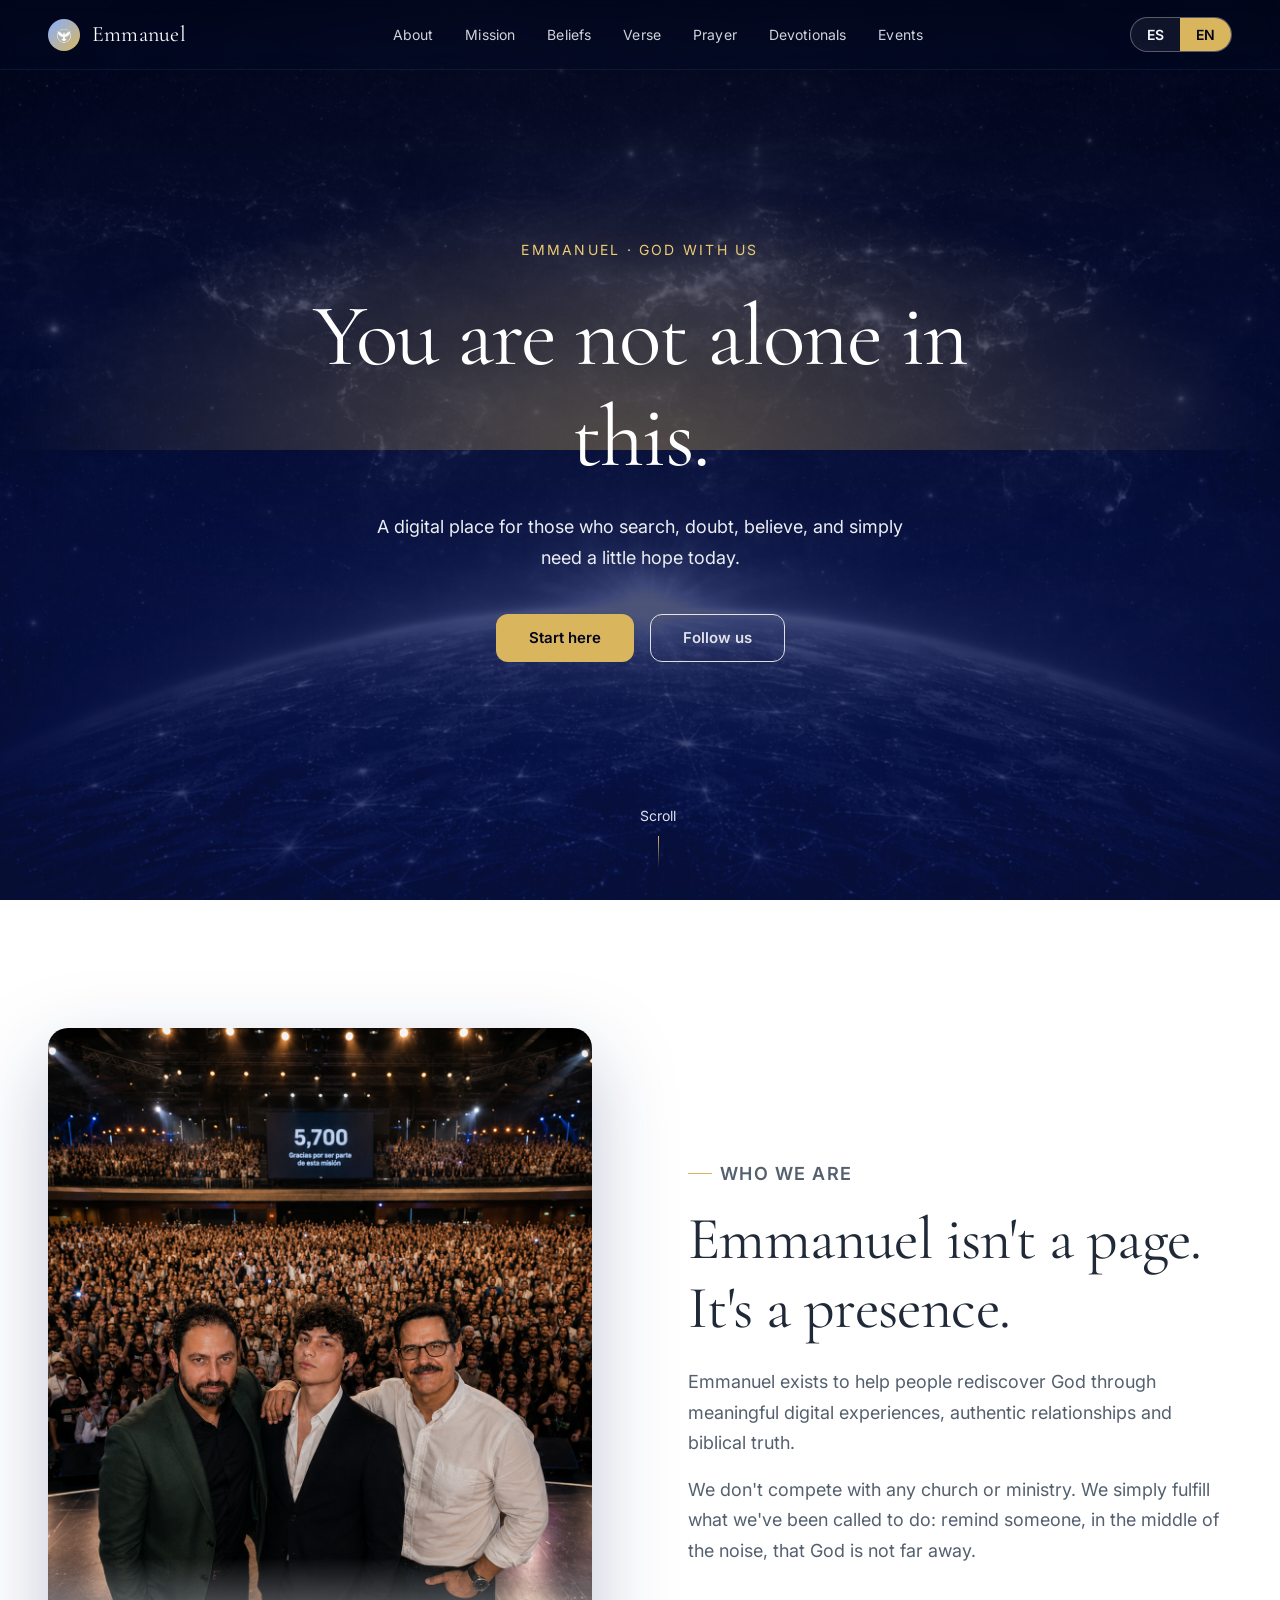
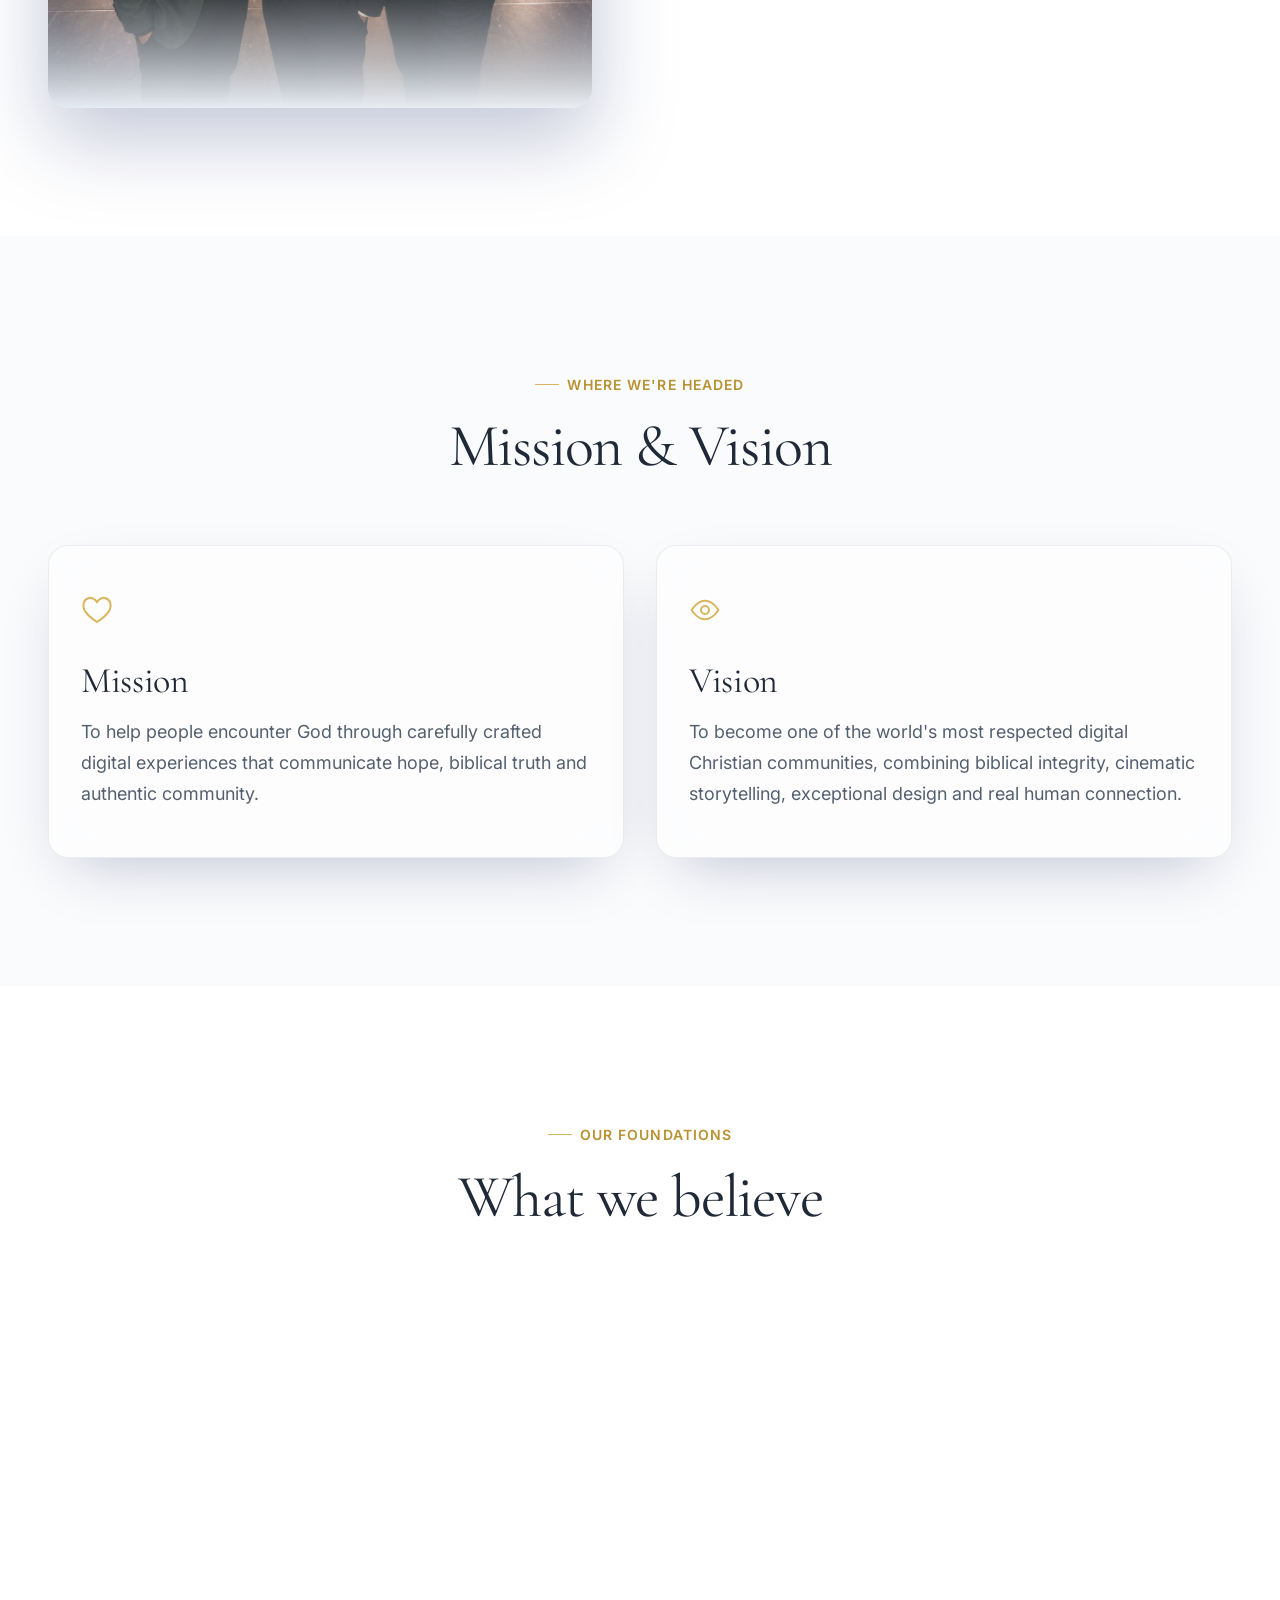
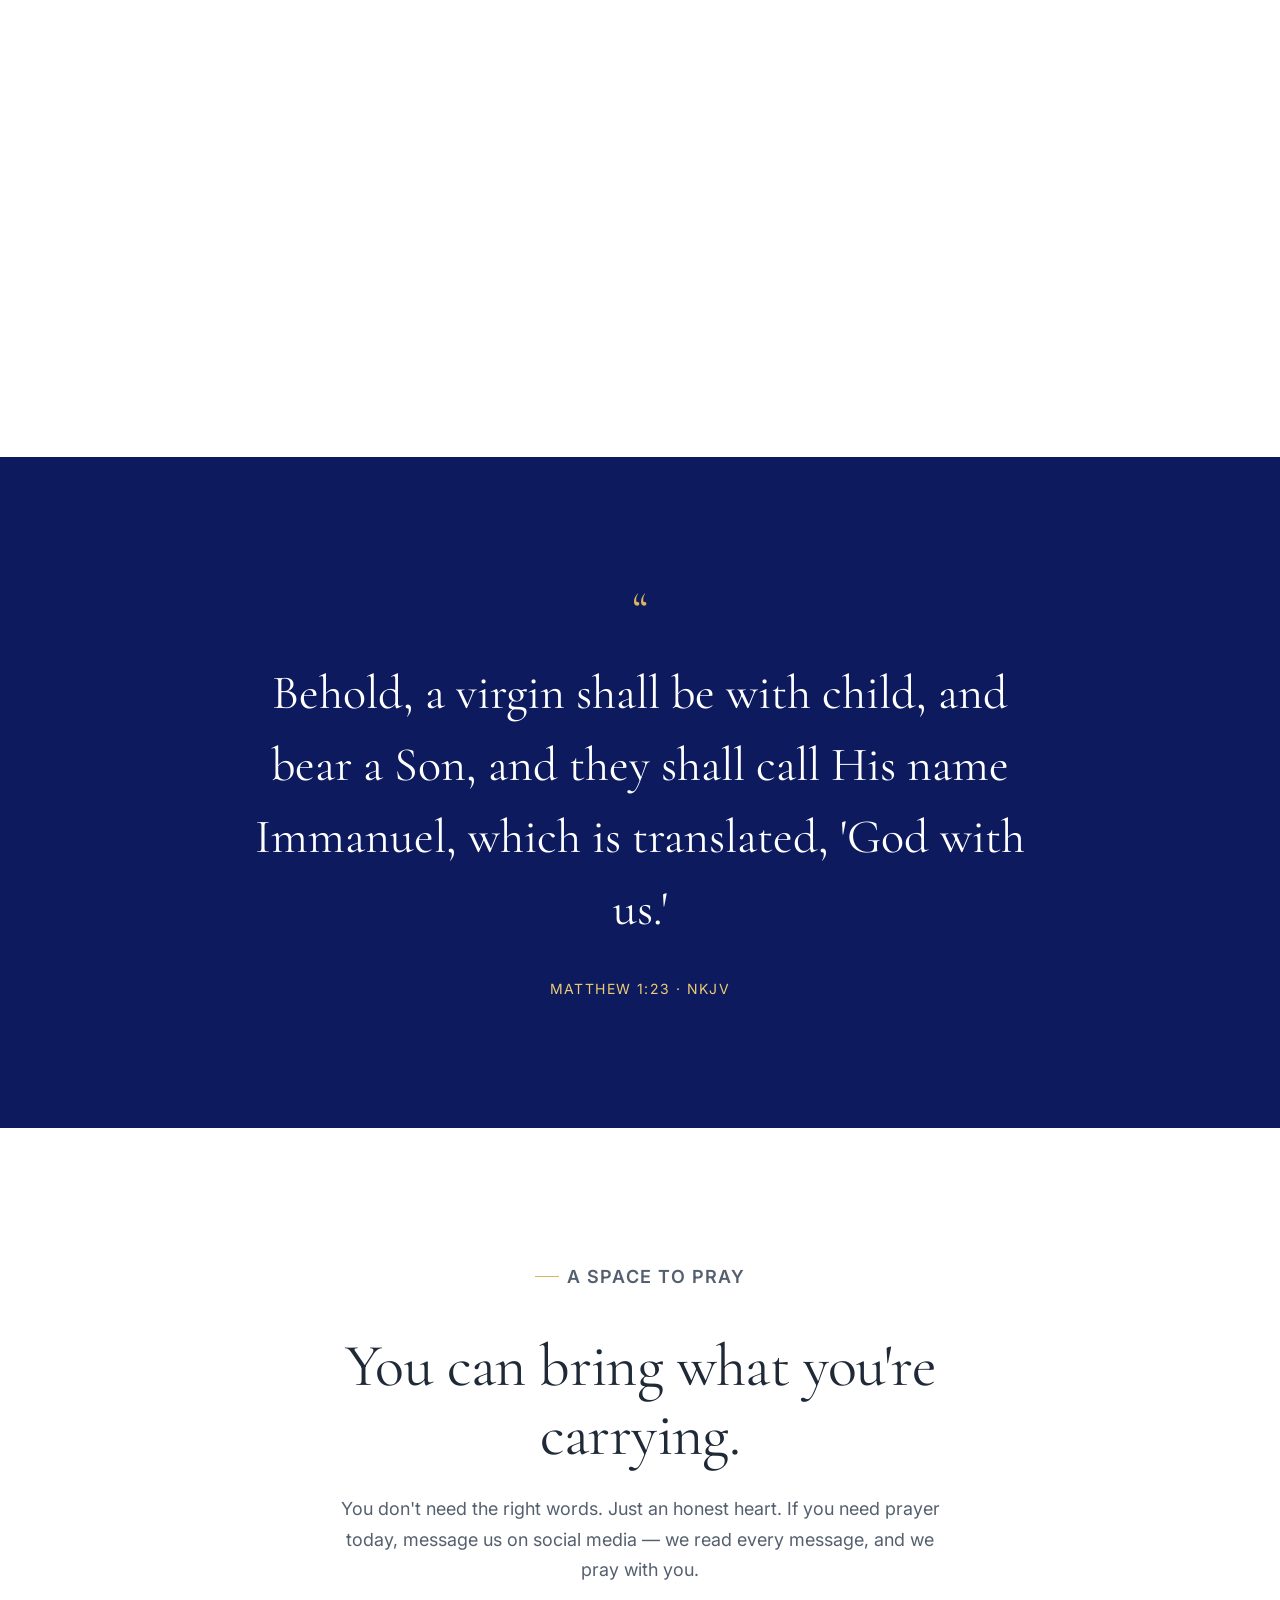
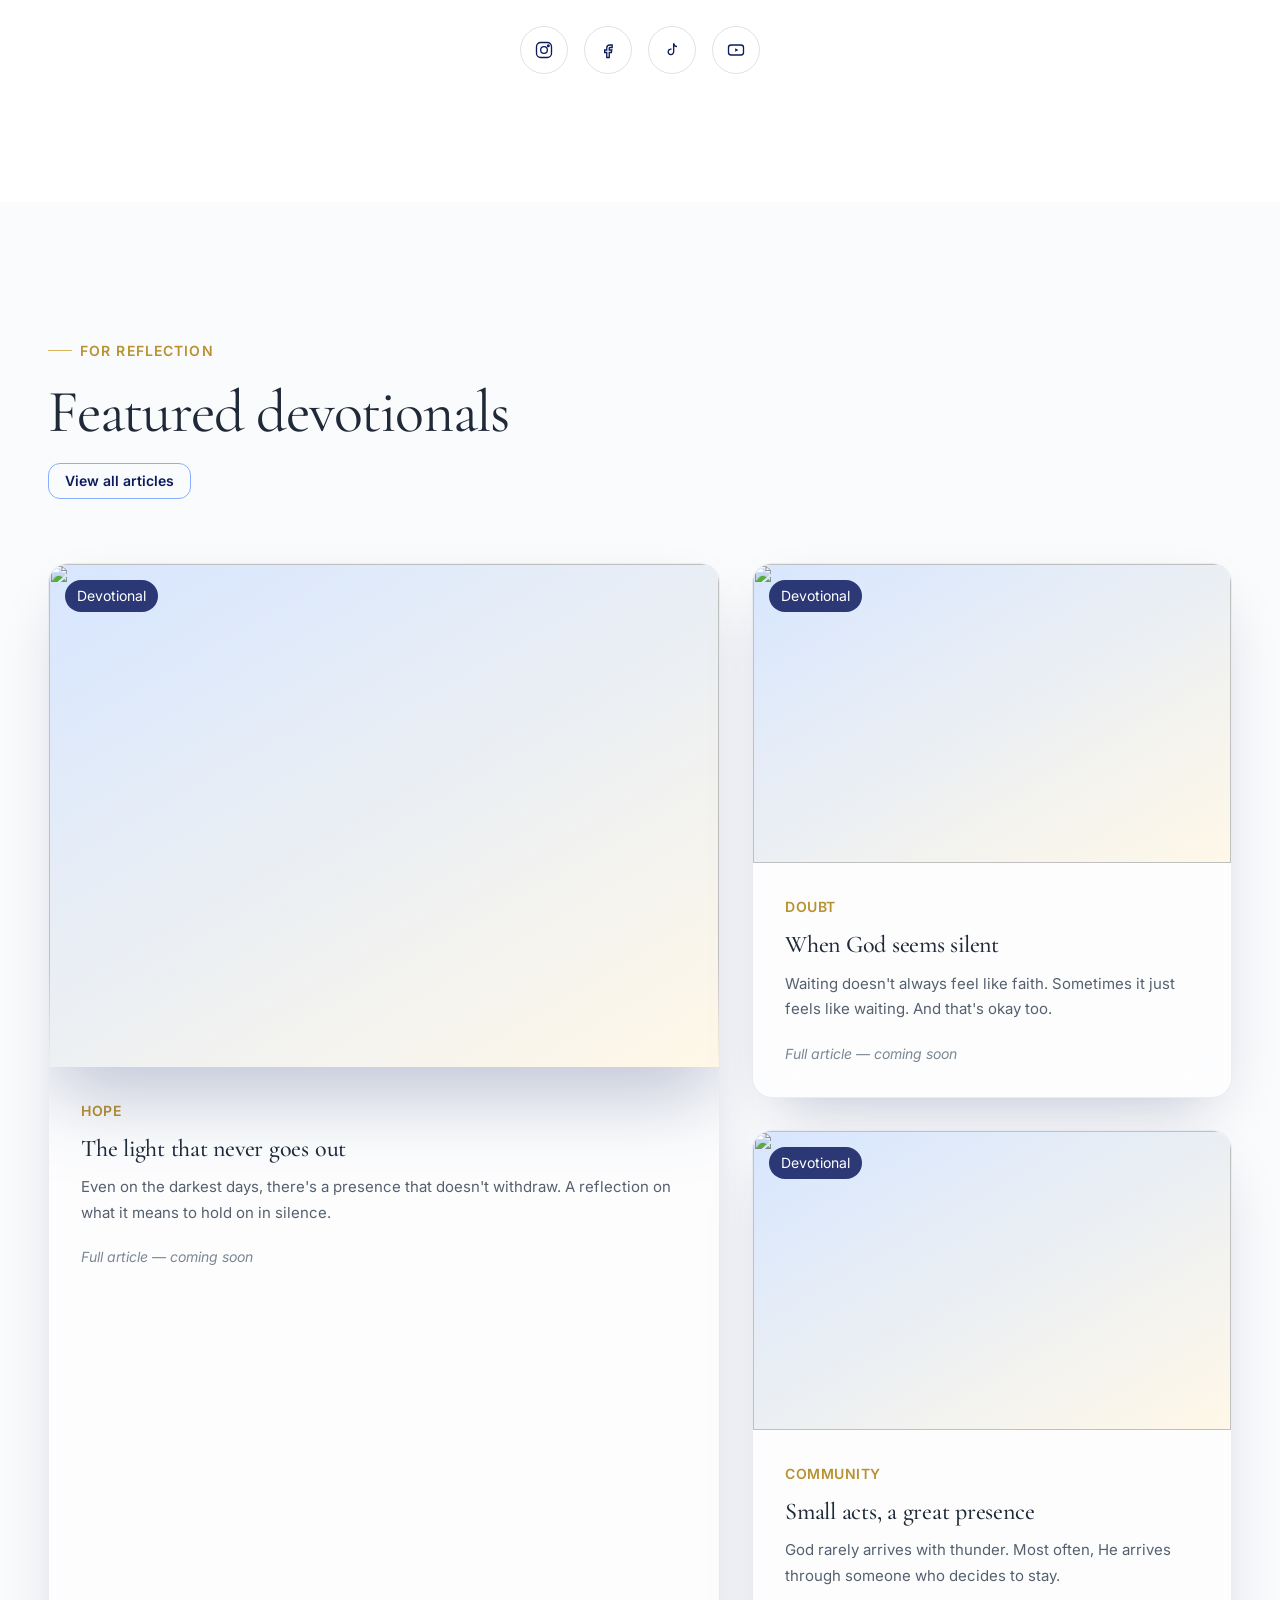
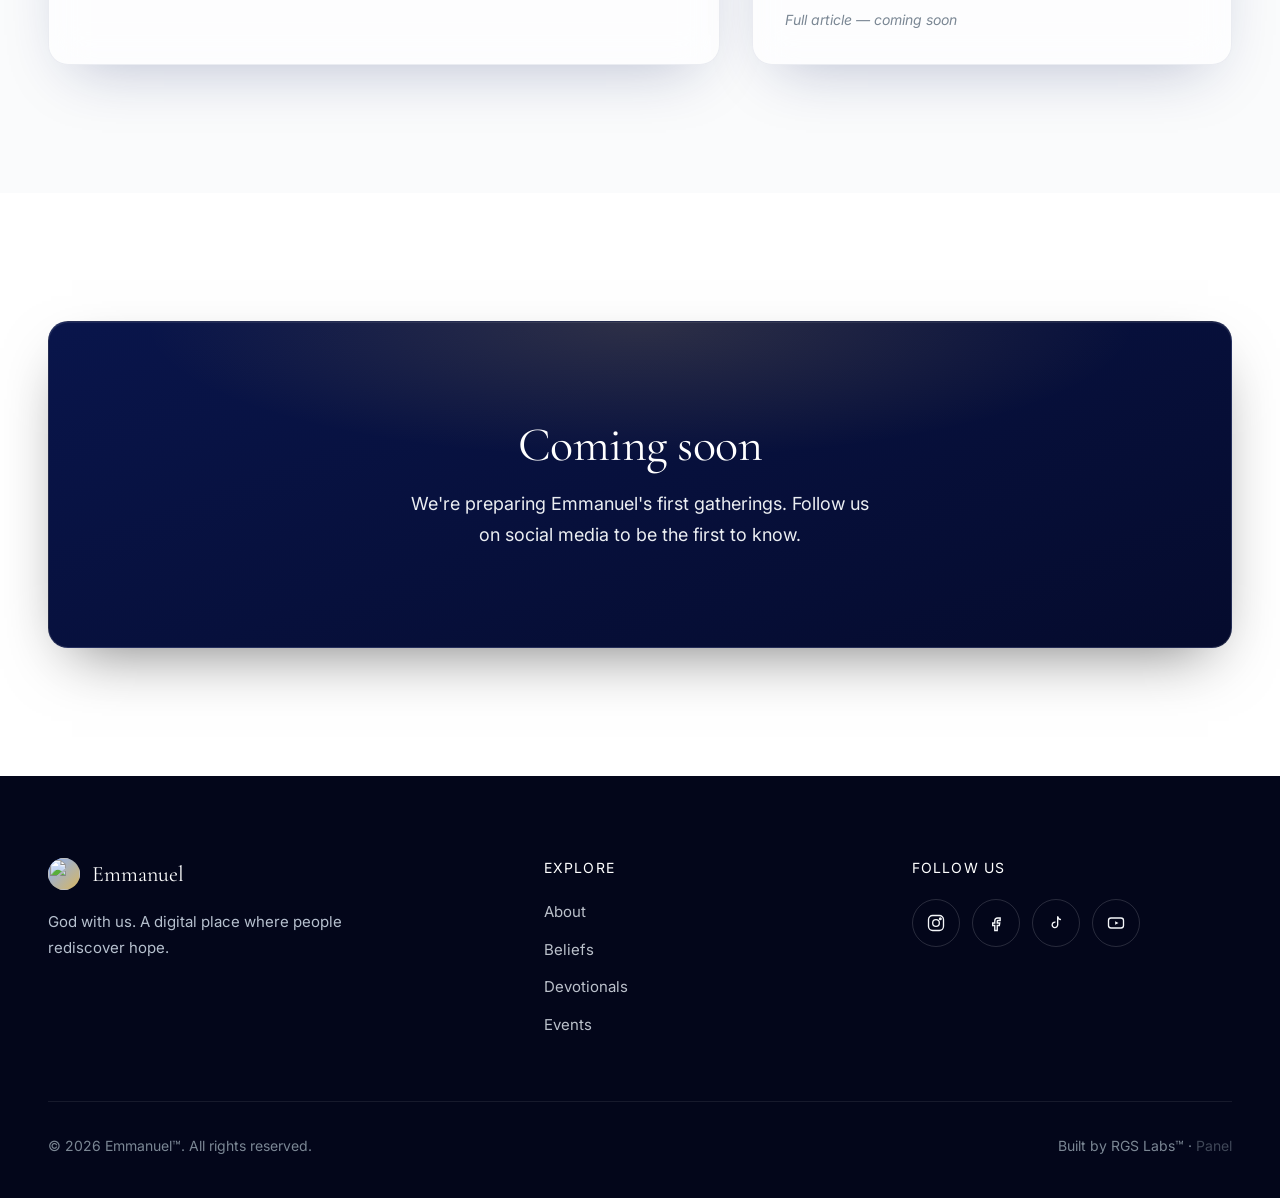
==== commit 4ec48235: "Add files via upload" ====
--- a/index.html
+++ b/index.html
@@ -23,9 +23,9 @@
   <link rel="canonical" href="https://rgslabs.github.io/Emmanuel-Dios-con-Nosotros-Website-/" />
 
   <!-- Favicons (replace with your provided assets in /favicon) -->
-  <link rel="icon" type="image/png" sizes="32x32" href="favicon/favicon-32x32.png" />
-  <link rel="icon" type="image/png" sizes="16x16" href="favicon/favicon-16x16.png" />
-  <link rel="apple-touch-icon" sizes="180x180" href="favicon/apple-touch-icon.png" />
+  <link rel="icon" type="image/png" sizes="32x32" href="favicon/favicon-32x32.png?v=2" />
+  <link rel="icon" type="image/png" sizes="16x16" href="favicon/favicon-16x16.png?v=2" />
+  <link rel="apple-touch-icon" sizes="180x180" href="favicon/apple-touch-icon.png?v=2" />
   <link rel="manifest" href="favicon/site.webmanifest" />
   <meta name="theme-color" content="#0D1B5E" />
 
--- a/css/styles.css
+++ b/css/styles.css
@@ -804,6 +804,9 @@
 /* --------------------------------------------------------------------------
    13. EVENTS — Próximamente
    -------------------------------------------------------------------------- */
+.events__panel.glass-panel--dark {
+  background: linear-gradient(160deg, var(--primary-600) 0%, var(--primary-800) 100%);
+}
 .events__panel {
   text-align: center;
   padding: var(--sp-96) var(--sp-32);
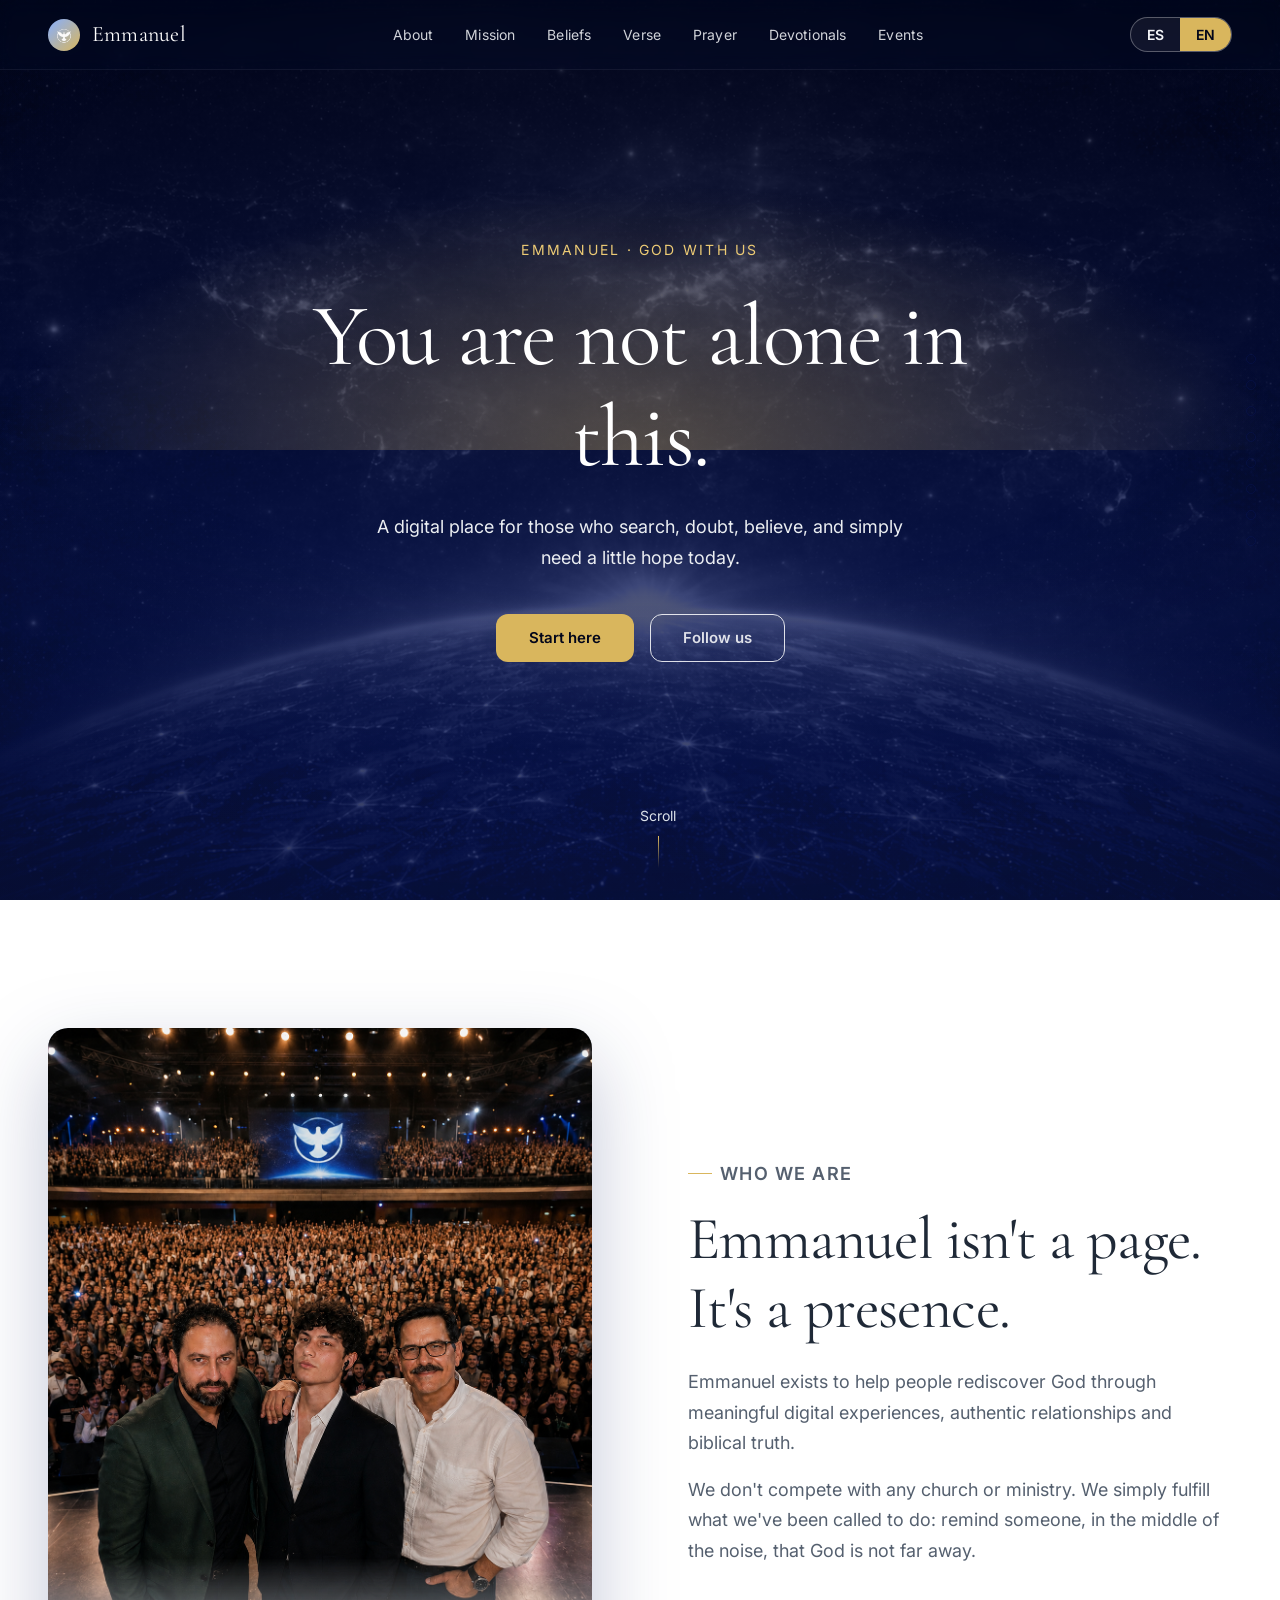
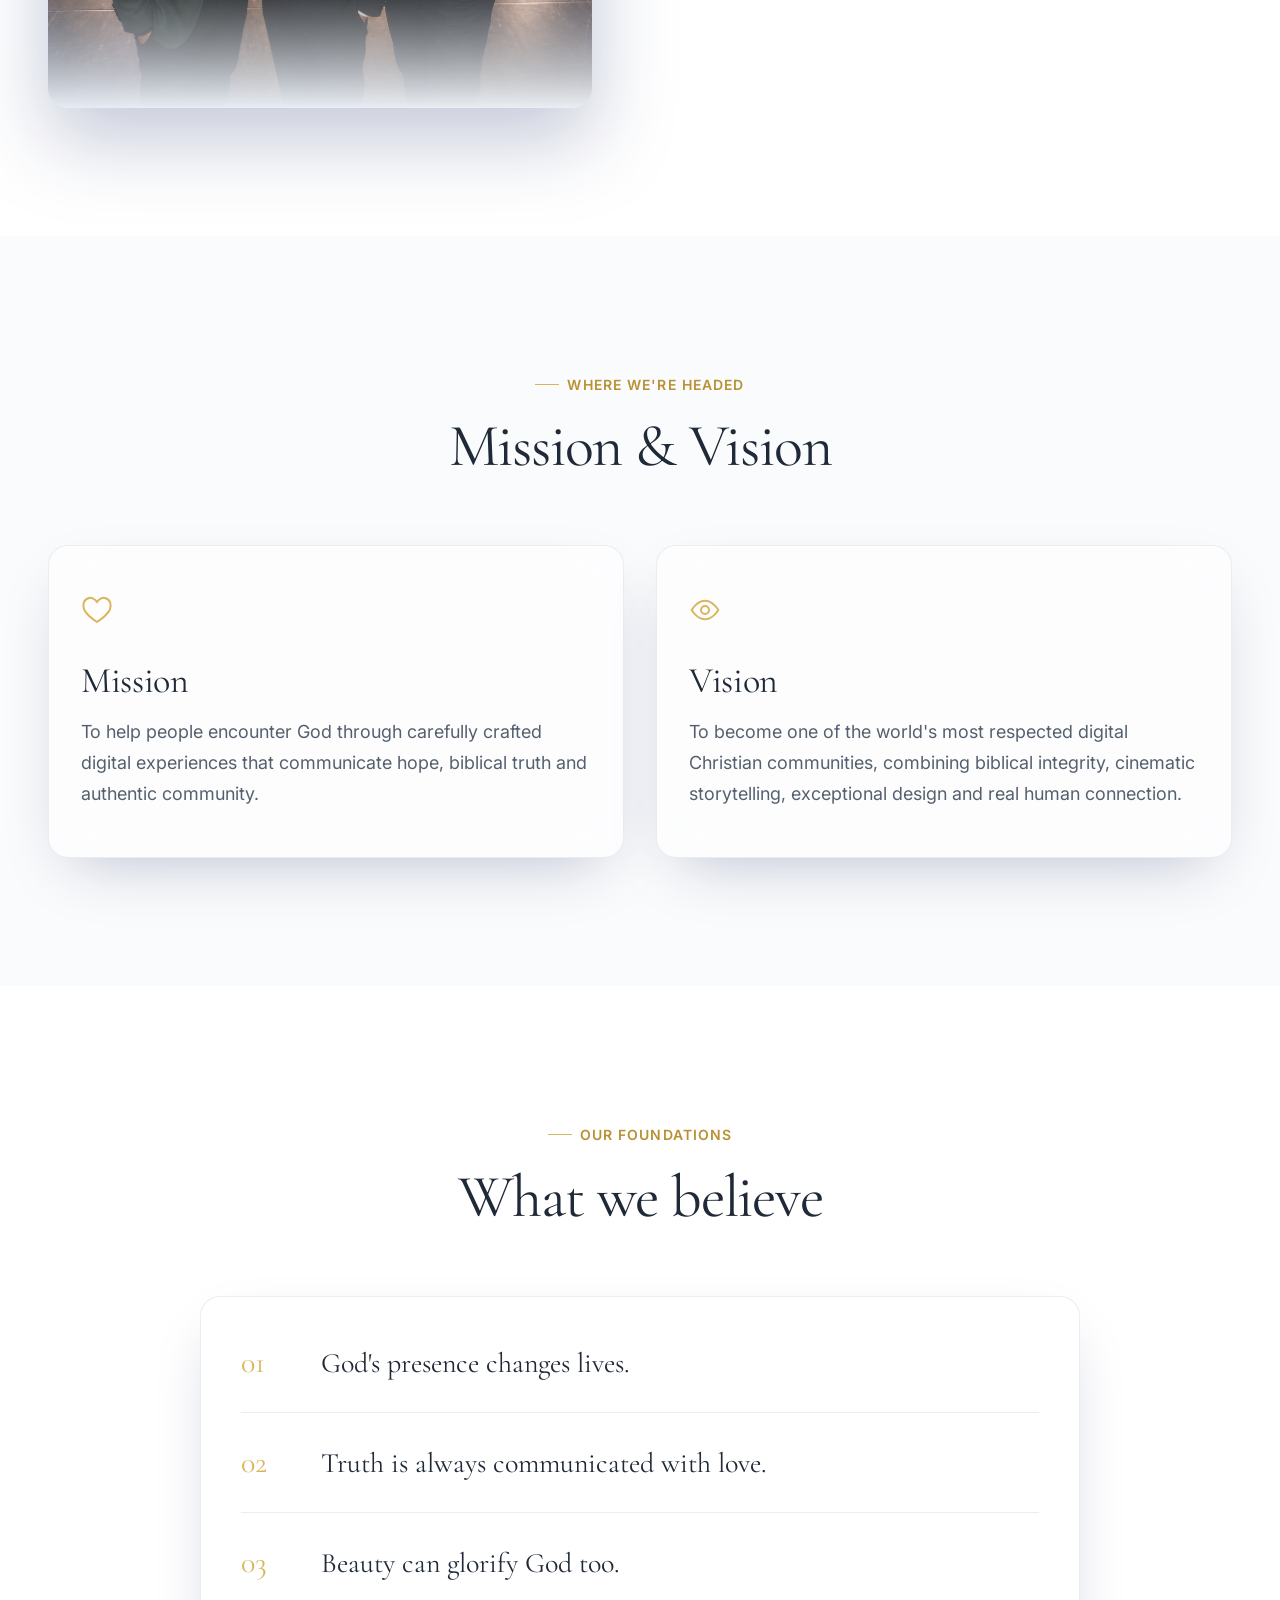
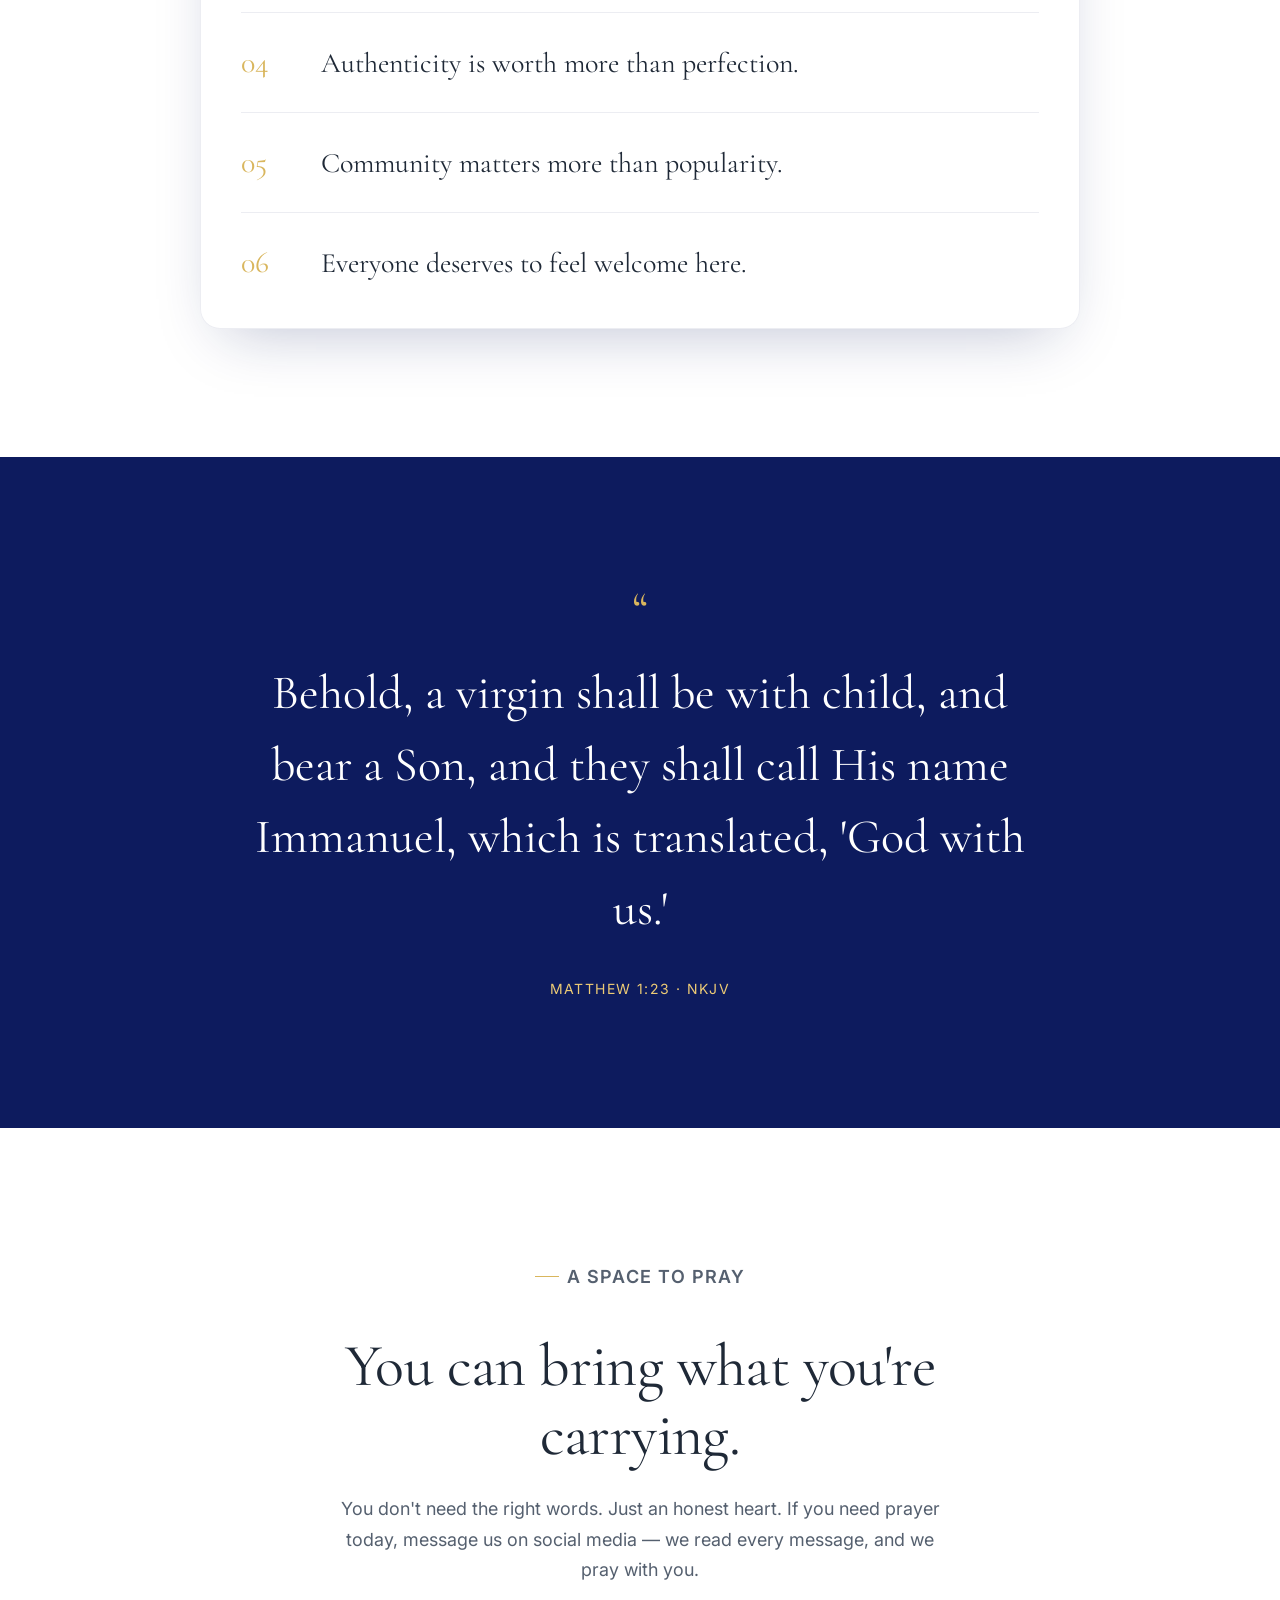
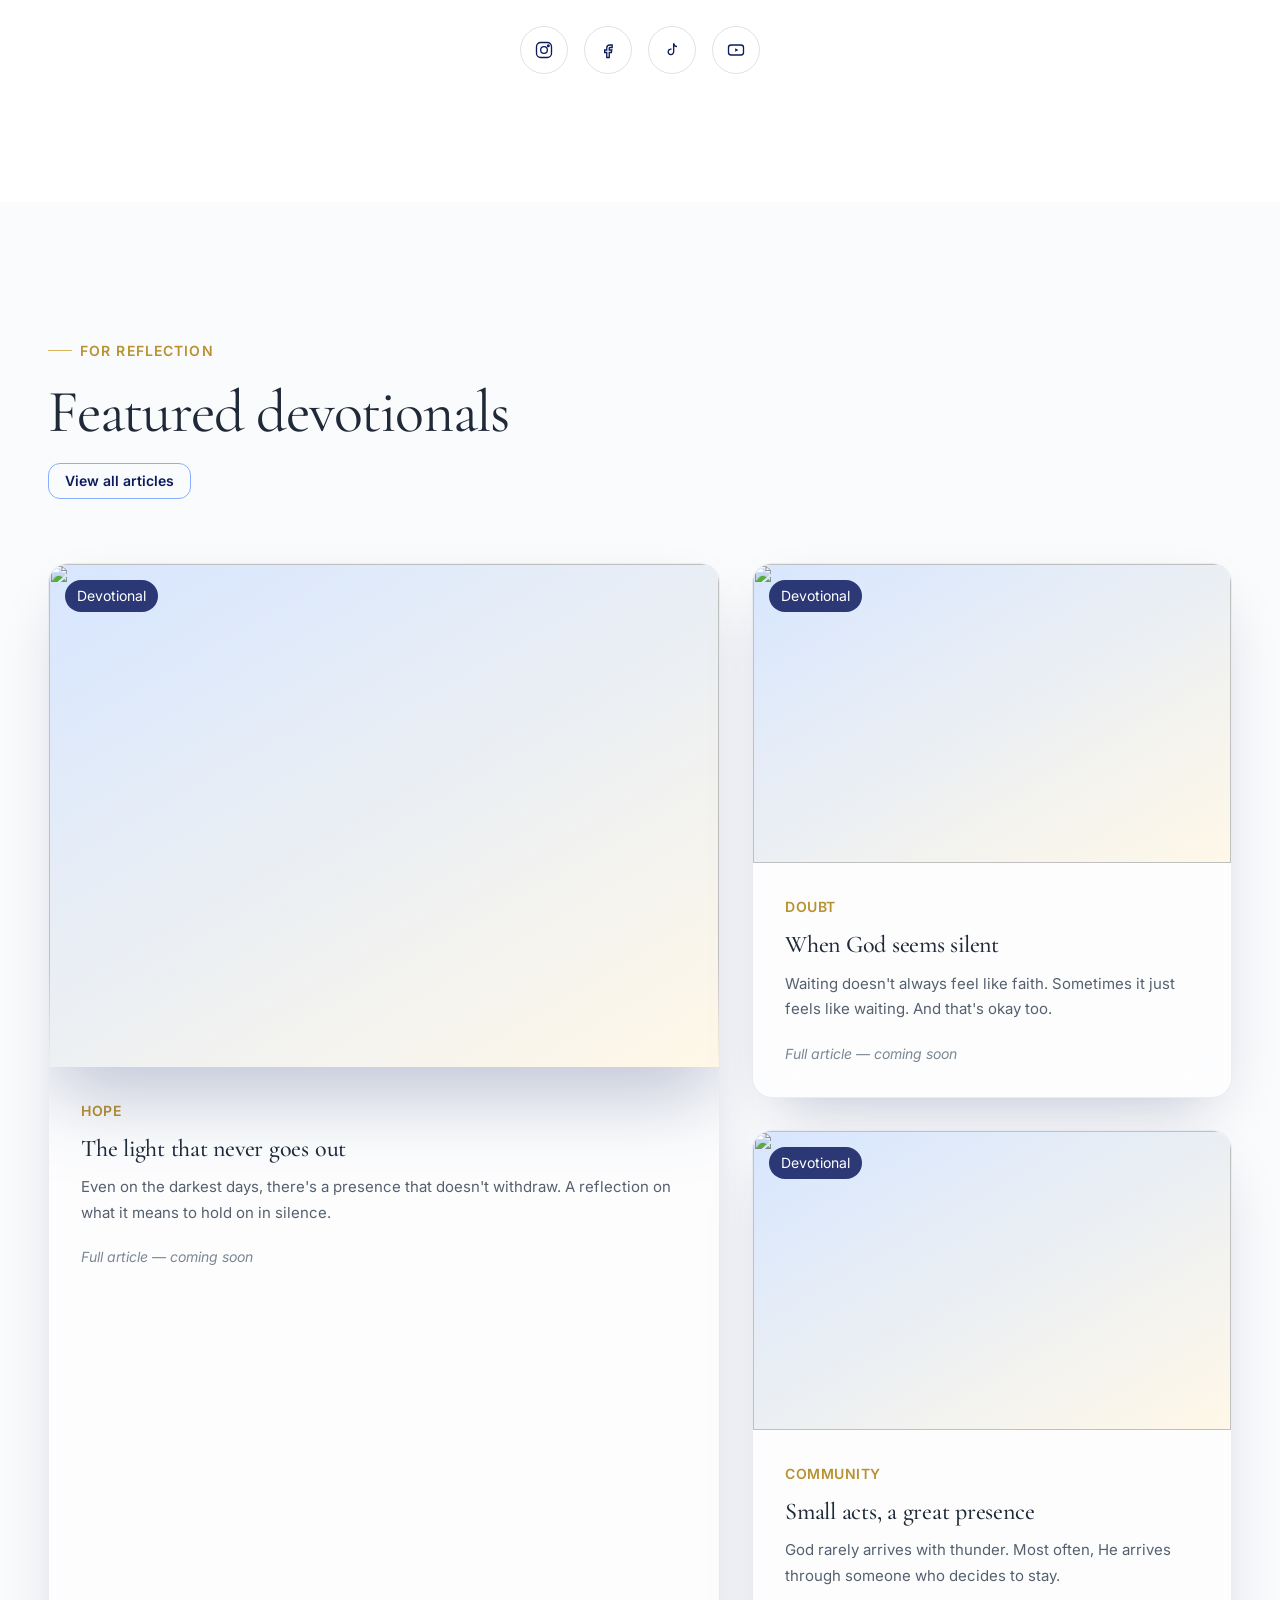
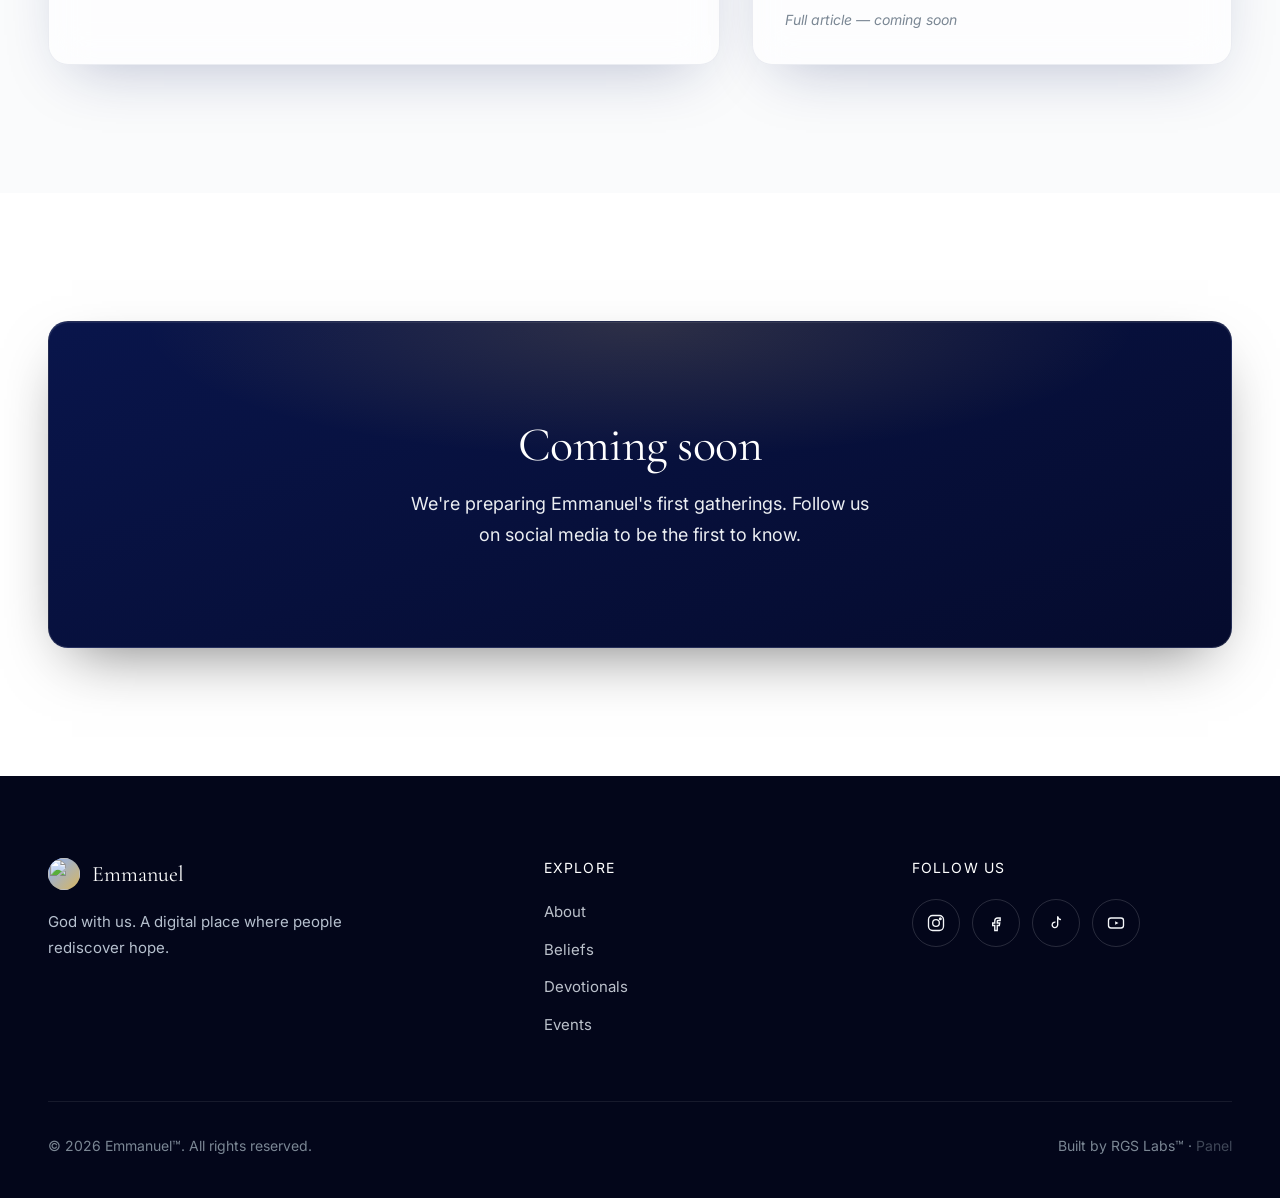
==== commit f1a166ce: "Update verse text and reference in index.html Cambié la frase anterior que no tenía que ver con la i" ====
--- a/index.html
+++ b/index.html
@@ -224,9 +224,9 @@
       <div class="container">
         <p class="verse__mark" aria-hidden="true">&#8220;</p>
         <p class="verse__text" id="verse-text" data-i18n-words="verse.text">
-          He aquí, una virgen concebirá y dará a luz un hijo, y llamarás su nombre Emmanuel, que traducido es: Dios con nosotros.
+          Emmanuel significa que Dios no nos da respuestas desde lejos; nos da su presencia en medio del dolor. No promete un camino sin tormentas, promete no soltar nuestra mano durante la tempestad.
         </p>
-        <p class="verse__ref" data-i18n="verse.ref">Mateo 1:23 · RVR1960</p>
+        <p class="verse__ref" data-i18n="verse.ref">— Basado en Isaías 41:10, 13 y Mateo 1:23</p>
       </div>
     </section>
 
